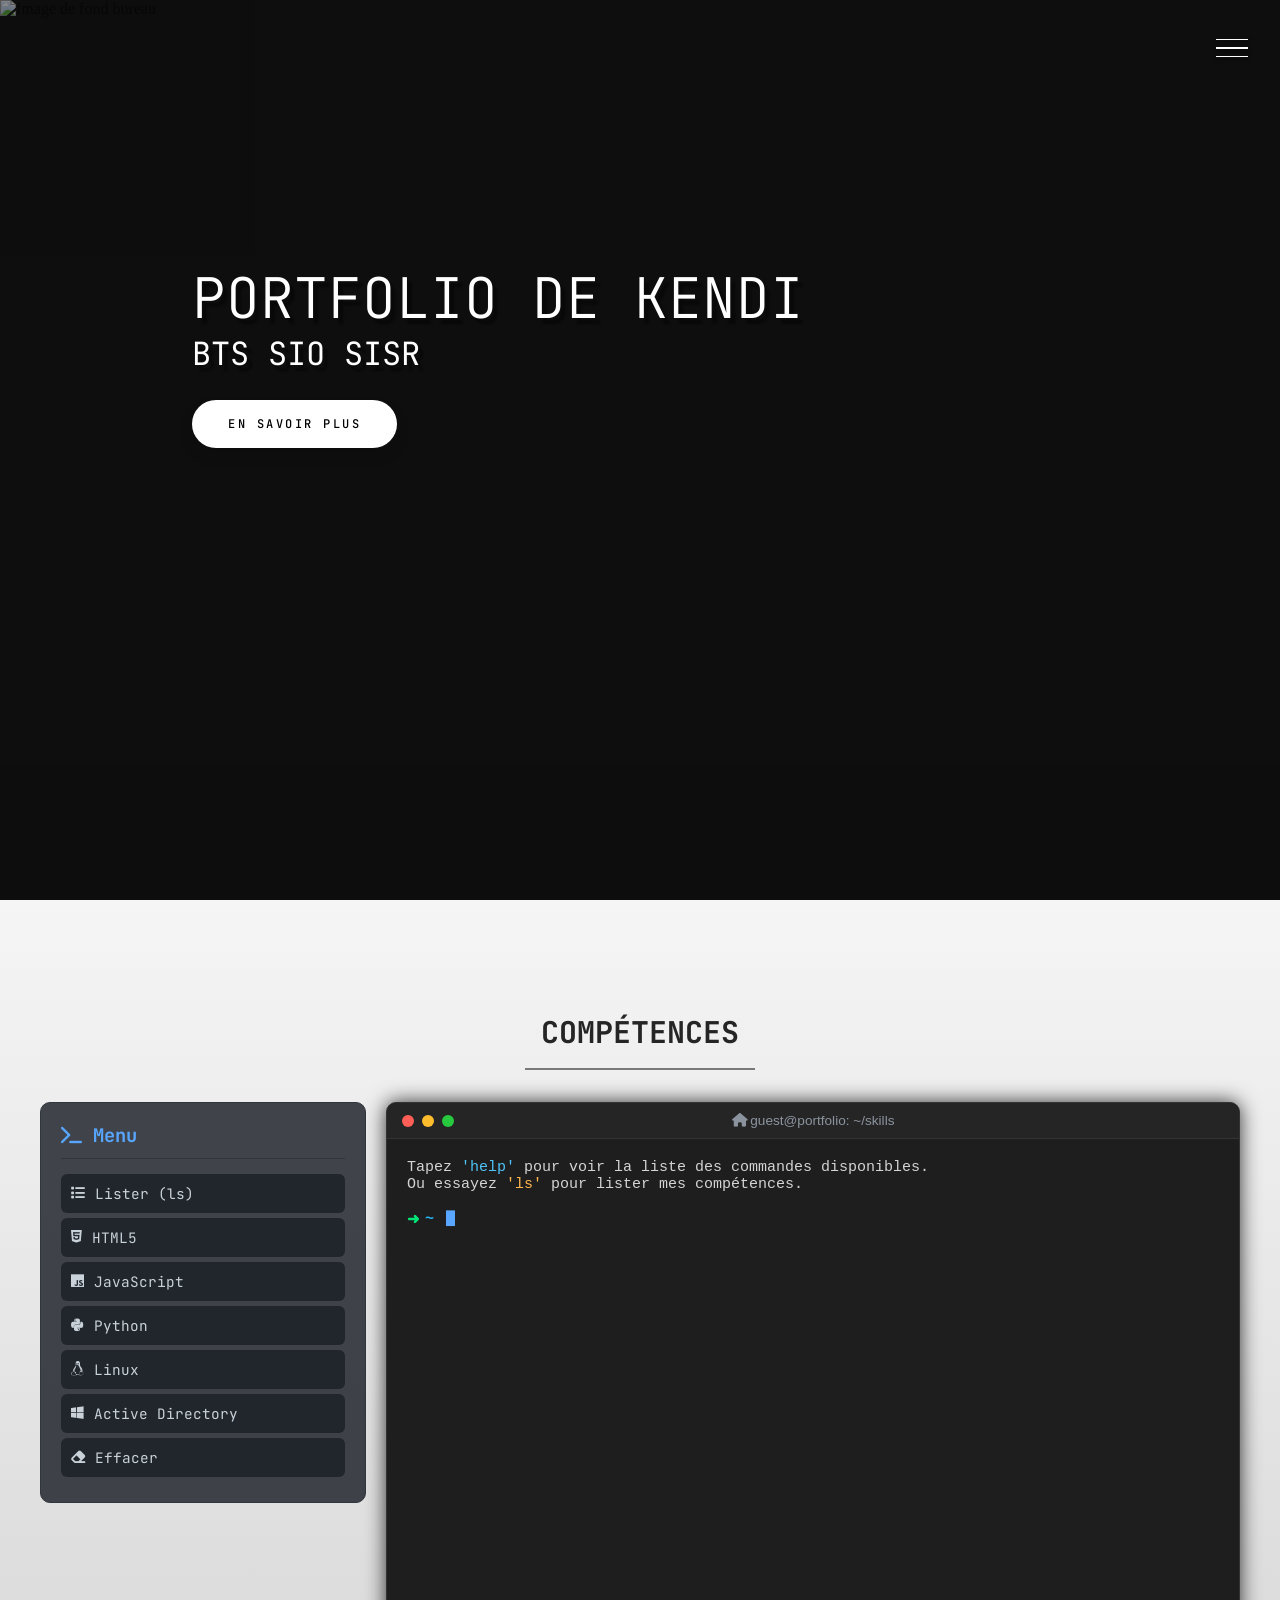
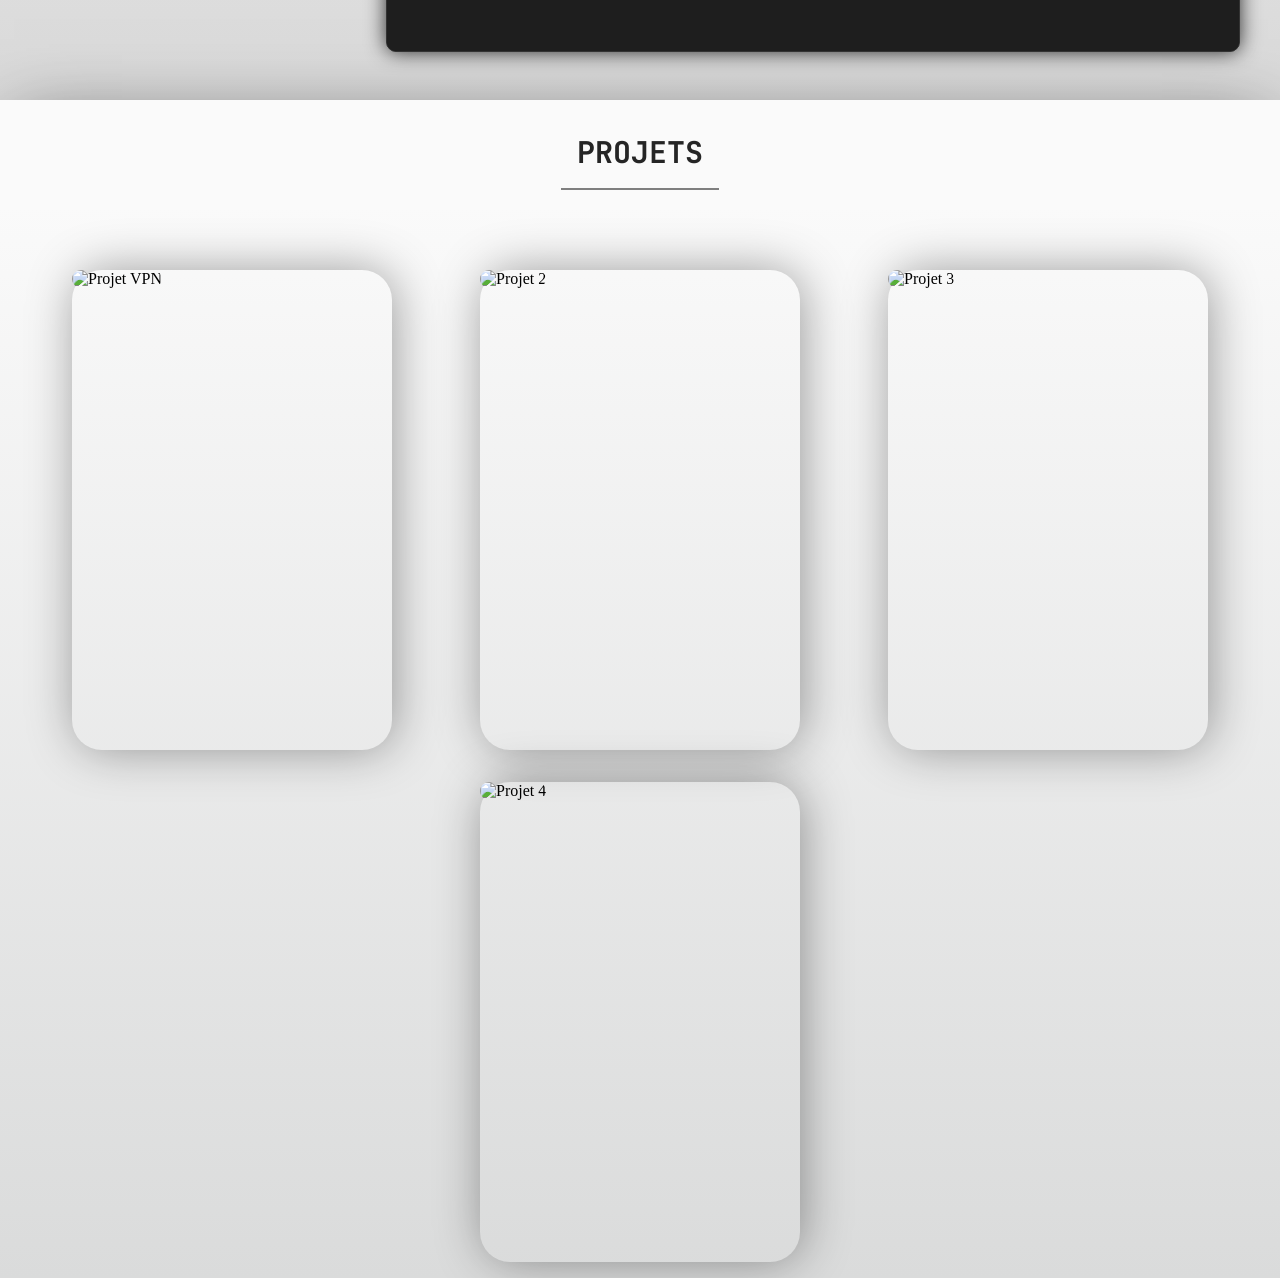
==== index.html @ d35bd30b "Optimisation" ====
<!DOCTYPE html>
<html lang="fr">

<head>
    <meta charset="UTF-8">
    <meta http-equiv="X-UA-Compatible" content="IE=edge">
    <meta name="viewport" content="width=device-width, initial-scale=1.0">
    <meta name="description" content="Portfolio de Kendi Cadet, Technicien Support IT et administrateur réseau (BTS SIO SISR).">
    <link rel="apple-touch-icon" sizes="180x180" href="./assets/images/apple-touch-icon.png">
    <link rel="icon" type="image/png" sizes="32x32" href="assets/images/favicon-32x32.png">
    <link rel="icon" type="image/png" sizes="16x16" href="assets/images/favicon-16x16.png">
    <link rel="manifest" href="assets/images/site.webmanifest">
    <link rel="stylesheet" href="./assets/css/style.css">
    <link rel="stylesheet" href="./assets/css/proprieties.css">
    <link rel="stylesheet" href="./assets/css/KeyFrames.css">
    <title>Portfolio - Kendi Cadet</title>
</head>

<body>
    <div class="container">
        <div class="menu-burger" id="fermer-menu">
            <div class="ligne" id="ligne1"></div>
            <div class="ligne" id="ligne2"></div>
            <div class="ligne" id="ligne3"></div>
            <span>Fermer</span>
        </div>

        <header>
            <div class="conteneur-image">
                <img src="./assets/images/backgroundimg.jpg" alt="Image de fond bureau">
            </div>
            <div class="banniere">
                <h1 class="style-titre">Portfolio de Kendi</h1>
                <p>BTS SIO SISR</p>
                <a class="bouton-personnalise" id="bouton-banniere" href="#" onclick="ouvrirModale('cvModal'); return false;">En savoir plus</a>
            </div>
        </header>

        <aside class="barre-laterale">
            <nav>
                <ul class="menu">
                    <li class="element-menu"><a href="#" class="lien-menu">Accueil</a></li>
                    <li class="element-menu"><a href="#competences" class="lien-menu">Compétences</a></li>
                    <li class="element-menu"><a href="#projets" class="lien-menu">Projets</a></li>
                </ul>
            </nav>
            <div class="reseaux-sociaux">
                <a href="https://github.com/Kendi021" target="_blank" rel="noopener" aria-label="GitHub"><i class="fab fa-github"></i></a>
                <a href="https://www.linkedin.com/in/kendi-cadet" target="_blank" aria-label="LinkedIn"><i class="fab fa-linkedin-in"></i></a>
            </div>
        </aside>

        <section class="section-competences" id="competences">
            <div class="entete-section-terminal" data-animation="haut">
                <h1>Compétences</h1>
            </div>

            <div class="terminal-container">
                <div class="terminal-sidebar" data-animation="haut">
                    <h3><i class="fas fa-terminal"></i> Menu</h3>
                    <ul class="command-list">
                        <li onclick="runCommand('ls')"><i class="fas fa-list"></i> Lister (ls)</li>
                        <li onclick="runCommand('cat html.md')"><i class="fab fa-html5"></i> HTML5</li>
                        <li onclick="runCommand('node script.js')"><i class="fab fa-js"></i> JavaScript</li>
                        <li onclick="runCommand('python main.py')"><i class="fab fa-python"></i> Python</li>
                        <li onclick="runCommand('cat linux.txt')"><i class="fab fa-linux"></i> Linux</li>
                        <li onclick="runCommand('active directory')"><i class="fab fa-windows"></i> Active Directory</li>
                        <li onclick="runCommand('clear')"><i class="fas fa-eraser"></i> Effacer</li>
                    </ul>
                </div>

                <div class="terminal-window" onclick="focusTerminal()" data-animation="haut">
                    <div class="terminal-bar">
                        <div class="buttons">
                            <div class="circle red"></div>
                            <div class="circle yellow"></div>
                            <div class="circle green"></div>
                        </div>
                        <div class="title"><i class="fas fa-home"></i> guest@portfolio: ~/skills</div>
                    </div>

                    <div class="terminal-screen">
                        <div id="terminal-output">
                            <div class="line">
                                <span class="text-muted">Tapez <span class="cyan">'help'</span> pour voir la liste des commandes disponibles.</span>
                            </div>
                            <div class="line">
                                <span class="text-muted">Ou essayez <span class="orange">'ls'</span> pour lister mes compétences.</span>
                            </div>
                            <div class="line"><br></div>
                        </div>

                        <div class="input-line">
                            <span class="prompt-arrow">➜</span> <span class="prompt-path">~</span>
                            <span id="visible-input"></span><span class="cursor-block">█</span>
                        </div>
                        
                        <input type="text" id="hidden-input" autocomplete="off" spellcheck="false">
                    </div>

                    <div class="terminal-footer">
                        <span class="footer-label">RACCOURCIS:</span>
                        <button type="button" onclick="runCommand('ls')" class="footer-btn blue"><i class="fas fa-list"></i> ls</button>
                        <button type="button" onclick="runCommand('cat html.md')" class="footer-btn orange"><i class="fab fa-html5"></i> HTML</button>
                        <button type="button" onclick="runCommand('node script.js')" class="footer-btn yellow"><i class="fab fa-js"></i> JS</button>
                        <button type="button" onclick="runCommand('python main.py')" class="footer-btn blue-dark"><i class="fab fa-python"></i> Python</button>
                        <button type="button" onclick="runCommand('cat linux.txt')" class="footer-btn pink"><i class="fab fa-linux"></i> Linux</button>
                        <button type="button" onclick="runCommand('active directory')" class="footer-btn blue"><i class="fab fa-windows"></i> AD</button>
                        <span class="spacer"></span>
                        <span class="clear-btn" onclick="runCommand('clear')">clear</span>
                    </div>
                </div>
            </div>
        </section>

        <section class="section-projets" id="projets">
            <div class="entete-projets">
                <h1>Projets</h1>
            </div>
            <div class="cartes-projets">
                <div class="carte" data-animation="haut">
                    <div class="wrapper-img-carte">
                        <img src="./media/proj1.jpg" alt="Projet VPN">
                    </div>
                    <div class="carte-overlay">
                        <div class="info-carte">
                            <h2>Projet 1</h2>
                            <h3>VPN</h3>
                            <button class="bouton-voir" onclick="ouvrirModale('vpnModal')">En savoir plus</button>
                        </div>
                    </div>
                </div>
                <div class="carte" data-animation="haut">
                    <div class="wrapper-img-carte">
                        <img src="./media/proj2.jpg" alt="Projet 2">
                    </div>
                    <div class="carte-overlay">
                        <div class="info-carte">
                            <h2>Projet 2</h2>
                            <h3>...</h3>
                            <button class="bouton-voir">En savoir plus</button>
                        </div>
                    </div>
                </div>
                <div class="carte" data-animation="haut">
                    <div class="wrapper-img-carte">
                        <img src="./media/proj3.jpg" alt="Projet 3">
                    </div>
                    <div class="carte-overlay">
                        <div class="info-carte">
                            <h2>Projet 3</h2>
                            <h3>...</h3>
                            <button class="bouton-voir">En savoir plus</button>
                        </div>
                    </div>
                </div>
                <div class="carte" data-animation="haut">
                    <div class="wrapper-img-carte">
                        <img src="./media/proj4.jpg" alt="Projet 4">
                    </div>
                    <div class="carte-overlay">
                        <div class="info-carte">
                            <h2>Projet 4</h2>
                            <h3>...</h3>
                            <button class="bouton-voir">En savoir plus</button>
                        </div>
                    </div>
                </div>
            </div>
        </section>

        <div id="vpnModal" class="modale">
            <div class="contenu-modale">
                <span class="fermer-modale" onclick="fermerModale('vpnModal')">&times;</span>
                <iframe src="./docs/Fiche_Projet_VPN_OpenVPN.pdf" type="application/pdf" width="100%" height="600px">
                    <p>Votre navigateur ne supporte pas l'affichage des PDF.
                        <a href="./docs/Fiche_Projet_VPN_OpenVPN.pdf">Cliquez ici pour télécharger le PDF</a>
                    </p>
                </iframe>
            </div>
        </div>

        <div id="cvModal" class="modale">
            <div class="contenu-modale" style="height: 90vh;"> 
                <span class="fermer-modale" onclick="fermerModale('cvModal')">&times;</span>
                <h2 style="text-align:center; margin-bottom:15px; font-family: var(--font-primary);">Mon Curriculum Vitae</h2>
                
                <iframe src="./docs/CV de kendi.pdf" type="application/pdf" width="100%" height="90%">
                    <p>Votre navigateur ne supporte pas l'affichage des PDF.
                        <a href="./docs/CV de kendi.pdf">Cliquez ici pour télécharger le CV</a>
                    </p>
                </iframe>
            </div>
        </div>
    </div>

    <script src="./script.js"></script>
</body>
</html>
---- assets/css/style.css ----
@import url('https://fonts.googleapis.com/css2?family=Baloo+Da+2:wght@400;500;600;700&family=JetBrains+Mono:wght@100;200;300;400&family=Josefin+Slab:ital,wght@0,300;0,400;0,600;0,700;1,300;1,400;1,600&family=Mulish:ital,wght@0,200;0,300;0,400;0,500;1,200;1,300;1,400&display=swap');
@import url(https://cdnjs.cloudflare.com/ajax/libs/font-awesome/6.0.0/css/all.min.css);

* {
    margin: 0;
    padding: 0;
    list-style: none;
    text-decoration: none;
    box-sizing: border-box;
}

body {
    background-color: #ffffff;
    overflow-x: hidden;
}

html {
    scroll-behavior: smooth;
}

/* --- CONTENEUR PRINCIPAL & FADE IN --- */
.container {
    animation: opacity 1.5s ease-out;
}

/* --- ANIMATIONS --- */
[data-animation] {
    opacity: 0;
    transition: .3s;
}

[data-animation="haut"] {
    opacity: 0;
    transform: translate3d(0px, 250px, 0px)
}

[data-animation="gauche"] {
    opacity: 0;
    transform: translate3d(10px, 0px, 0px)
}

[data-animation="droite"] {
    opacity: 0;
    transform: translate3d(-10px, 0px, 0px)
}

[data-animation].anime {
    opacity: 1;
    transform: translate3d(0px, 0px, 0px)
}

/* --- RÉSEAUX SOCIAUX --- */
.reseaux-sociaux {
    position: absolute;
    bottom: 4rem;
    width: 100%;
    display: flex;
    justify-content: space-evenly;
}

.reseaux-sociaux a {
    display: flex;
    align-items: center;
    justify-content: center;
    cursor: pointer;
    pointer-events: auto;
}

.reseaux-sociaux i {
    background-color: transparent;
    color: black;
    height: 2.5rem;
    width: 2.5rem;
    font-size: 2.7rem;
    transition: color 1s;
    pointer-events: auto;
}

.reseaux-sociaux i:hover {
    color: rgb(187, 3, 3);
}

/* --- TITRES --- */
.entete-section h1,
.entete-projets h1 {
    font-family: var(--font-tertiary);
    text-transform: uppercase;
    padding: 1rem;
    margin: 1rem;
    font-size: 30px;
    border-bottom: 2px solid rgba(0, 0, 0, 0.493);
    text-align: center;
}

/* --- MENU BURGER --- */
.menu-burger {
    background-color: rgba(255, 0, 0, 0);
    width: 2rem;
    height: 2rem;
    position: fixed;
    z-index: 100;
    right: 2rem;
    top: 2rem;
    display: flex;
    flex-direction: column;
    justify-content: space-evenly;
    cursor: pointer;
}

.ligne {
    width: 100%;
    height: .1rem;
    background-color: white;
    transition: transform 1s;
    box-shadow: 1px 2px 4px 0px rgb(0 0 0 / 72%);
}

/* --- BOUTONS --- */
.bouton-personnalise {
    padding: 1.3em 3em;
    font-family: var(--font-tertiary);
    font-size: 12px;
    text-transform: uppercase;
    letter-spacing: 2.5px;
    font-weight: 500;
    color: #000;
    background-color: #fff;
    border: none;
    border-radius: 45px;
    box-shadow: 0px 8px 15px rgba(0, 0, 0, 0.1);
    transition: all 0.3s ease 0s;
    cursor: pointer;
    outline: none;
}

.bouton-personnalise:hover {
    background-color: #f50000;
    box-shadow: 0px 15px 20px rgba(63, 63, 63, 0.4);
    color: #fff;
    transform: translateY(-7px);
}

.bouton-personnalise:active {
    transform: translateY(-1px);
}

/* --- HEADER / BANNIERE --- */
header {
    width: 100%;
    height: 100vh;
    overflow: hidden;
    position: relative;
}

.conteneur-image {
    width: 100%;
    height: 100%;
    background-color: rgba(2, 2, 2, 0.952);
}

.conteneur-image img {
    width: 100%;
    height: 100%;
    object-fit: cover;
    opacity: 0.5;
    animation: zoom 25s;
}

.banniere {
    position: absolute;
    top: 30%;
    left: 15%;
}

.banniere h1 {
    color: white;
    font-size: 3.5rem;
    font-family: var(--font-tertiary);
    font-weight: 300;
    text-transform: uppercase;
    text-shadow: .3rem .4rem 2px rgba(0, 0, 0, 0.404);
    line-height: 3.5rem;
    opacity: 0;
    animation: moveBanner 0.5s forwards;
}

.banniere p {
    font-family: var(--font-tertiary);
    font-size: 2rem;
    color: white;
    text-shadow: .3rem .4rem 2px rgba(0, 0, 0, 0.404);
    line-height: 3.5rem;
    margin-bottom: 2rem;
    animation: moveBanner 0.7s forwards;
}

.banniere #bouton-banniere {
    animation: moveBanner 1s forwards;
}

/* --- BARRE LATÉRALE (SIDEBAR) --- */
.barre-laterale {
    width: 20rem;
    height: 100vh;
    background-color: rgb(182, 181, 181);
    position: fixed;
    top: 0;
    right: -20rem;
    transition: all 0.4s;
    z-index: 2;
    backdrop-filter: blur(19px) saturate(124%);
    -webkit-backdrop-filter: blur(19px) saturate(124%);
    background-color: rgba(255, 255, 255, 0.47);
}

.afficher-menu .barre-laterale {
    right: 0;
}

.menu {
    position: absolute;
    top: 50%;
    left: 50%;
    transform: translate(-50%, -57%);
    text-align: center;
    text-transform: uppercase;
}

.menu-burger span {
    position: absolute;
    right: 50px;
    width: 5rem;
    height: 2rem;
    padding: 0.4rem;
    background-color: rgb(221, 220, 220);
    text-align: center;
    font-family: var(--font-primary);
    text-transform: uppercase;
    border-radius: 18px;
    opacity: 0;
}

.menu-burger span::before {
    content: " ";
    position: absolute;
    border-right: .5rem solid transparent;
    border-top: .5rem solid transparent;
    border-left: .5rem solid rgb(221, 220, 220);
    border-bottom: .5rem solid transparent;
    left: 5.7rem;
    bottom: .9rem;
}

@media (min-width: 821px) {
    .afficher-menu .menu-burger:hover span {
        opacity: 1;
        transition-delay: 1s;
    }
}

.afficher-menu #ligne2 {
    transform: translate(-2px, -15px);
    background-color: rgba(255, 255, 255, 0.418)
}

.afficher-menu #ligne1 {
    transform: rotate(45deg) translate(.3rem, .44rem);
}

.afficher-menu #ligne3 {
    transform: rotate(-45deg) translate(.3rem, -.44rem);
}

.lien-menu {
    font-family: var(--font-tertiary);
    font-size: 2rem;
    color: rgba(13, 14, 13, 0.801);
    transition: color 1s;
}

.lien-menu:hover {
    color: rgb(255, 254, 254);
}

.element-menu {
    margin: 1.5em;
}

/* Animations menu */
.afficher-menu .element-menu:nth-child(1) {
    animation: moveMenu .4s;
}

.afficher-menu .element-menu:nth-child(2) {
    animation: moveMenu .6s;
}

.afficher-menu .element-menu:nth-child(3) {
    animation: moveMenu .8s;
}

/* --- PROJETS --- */
.section-projets {
    width: 100%;
    margin-bottom: 0;
    box-shadow: 1px 12px 71px -13px rgba(0, 0, 0, 0.55);
}

.entete-projets {
    display: flex;
    justify-content: center;
    background-color: #fafafa;
    color: rgb(37, 37, 37);
}

.cartes-projets {
    display: flex;
    justify-content: space-evenly;
    flex-wrap: wrap;
    padding-bottom: 0;
    padding-top: 3rem;
    background-color: #ededf2;
    background-image: linear-gradient(180deg, #fafafa 0%, #dadbdb 100%);
}

.carte {
    width: 20rem;
    height: 30rem;
    margin: 1rem;
    border: 1px transparent;
    border-radius: 30px;
    box-shadow: 3px 0px 50px -3px rgba(0, 0, 0, 0.41);
}

.wrapper-img-carte {
    width: 100%;
    height: 100%;
    border: inherit;
    border-radius: inherit;
}

.wrapper-img-carte img {
    object-fit: cover;
    width: 100%;
    height: 100%;
    border: inherit;
    border-radius: inherit;
}

.carte-overlay {
    width: 20rem;
    height: 30rem;
    position: relative;
    bottom: 30rem;
    border: inherit;
    border-radius: inherit;
    opacity: 0;
}

.info-carte {
    display: flex;
    height: 15rem;
    width: 15rem;
    flex-direction: column;
    align-items: center;
    text-align: center;
    justify-content: center;
    border-radius: inherit;
    backdrop-filter: blur(19px) saturate(124%);
    -webkit-backdrop-filter: blur(19px) saturate(124%);
    background-color: rgba(255, 255, 255, 0.47);
    padding: 1rem;
    box-shadow: 3px 0px 37px 6px rgba(0, 0, 0, 0.55);
    position: absolute;
    bottom: 6rem;
    left: 1.6rem;
    font-family: var(--font-tertiary);
    color: rgb(46, 46, 46);
    opacity: 1;
}

.info-carte p,
.info-carte h3,
.info-carte h2 {
    margin-bottom: .2rem;
}

.carte-overlay:hover {
    opacity: 1;
    background-color: rgba(182, 182, 182, 0.651);
    animation: opacity .5s;
}

.info-carte .bouton-voir {
    position: relative;
    margin-top: 2rem;
    font-size: 10px;
    text-transform: uppercase;
    text-decoration: none;
    padding: 1em 2.5em;
    display: inline-block;
    border-radius: 6em;
    transition: all .2s;
    border: none;
    font-family: inherit;
    font-weight: 500;
    color: black;
    background-color: white;
    cursor: pointer;
}

.info-carte .bouton-voir:hover {
    transform: translateY(-3px);
    box-shadow: 0 10px 20px rgba(0, 0, 0, 0.2);
}

.info-carte .bouton-voir:active {
    transform: translateY(-1px);
    box-shadow: 0 5px 10px rgba(0, 0, 0, 0.2);
}

.info-carte .bouton-voir::after {
    content: "";
    display: inline-block;
    height: 100%;
    width: 100%;
    border-radius: 100px;
    position: absolute;
    top: 0;
    left: 0;
    z-index: -1;
    transition: all .4s;
    background-color: #fff;
}

.info-carte .bouton-voir:hover::after {
    transform: scaleX(1.4) scaleY(1.6);
    opacity: 0;
}

/* --- MOBILE SPECIFIQUE --- */
@media (max-width: 820px) {
    .barre-laterale,
    .menu-burger {
        display: none !important;
    }

    .grille-competences {
        row-gap: 0;
        display: flex;
        flex-direction: column;
        align-items: center;
    }

    /* Réinitialisation de la grille pour mobile */
    .carte-competence:nth-child(n) {
        grid-column: auto;
        grid-row: auto;
    }

    .carte-competence {
        width: 20rem;
        padding: 1rem;
        margin-bottom: 2rem;
        align-items: center;
        backdrop-filter: blur(13px) saturate(137%);
        -webkit-backdrop-filter: blur(13px) saturate(137%);
        background-color: rgba(137, 137, 137, 0.38);
        border-radius: 12px;
        border: 1px solid rgba(255, 255, 255, 0.125);
        font-size: smaller;
    }

    .icone-fond {
        display: none;
    }
}

/* --- MODALE --- */
.modale {
    display: none;
    position: fixed;
    z-index: 9999;
    left: 0;
    top: 0;
    width: 100%;
    height: 100%;
    background-color: rgba(0, 0, 0, 0.8);
}

.contenu-modale {
    background-color: #fefefe;
    margin: 5% auto;
    padding: 20px;
    border: 1px solid #888;
    width: 80%;
    max-width: 800px;
    border-radius: 8px;
    position: relative;
}

.fermer-modale {
    color: #aaa;
    float: right;
    font-size: 28px;
    font-weight: bold;
    cursor: pointer;
    position: absolute;
    right: 10px;
    top: 5px;
}

.fermer-modale:hover {
    color: black;
}

/* Optimisation pour la modale CV */
#cvModal .contenu-modale {
    height: 90vh;
    display: flex;
    flex-direction: column;
}

#cvModal iframe {
    flex-grow: 1;
    border: none;
}

/* Ajustement mobile pour que le CV soit lisible */
@media (max-width: 820px) {
    #cvModal .contenu-modale {
        width: 95%;
        height: 80vh;
        margin: 10% auto;
    }
}

/* --- CONFIGURATION TERMINAL AVANCÉE --- */
.section-competences {
    background: linear-gradient(180deg, #f5f5f5 0%, #d9d9d9 100%);
    padding: 3rem 1rem;
    display: flex;
    justify-content: center;
    flex-direction: column;
    /* Empile les éléments verticalement */
    align-items: center;
    /* Centre les éléments horizontalement */
}

/* --- HEADER SPECIFIQUE TERMINAL --- */
.entete-section-terminal {
    text-align: center;
    margin-bottom: 1rem;
    /* Réduit de 3rem à 1rem pour rapprocher le titre */
    padding-top: 2rem;
}

.entete-section-terminal h1 {
    font-family: var(--font-tertiary);
    text-transform: uppercase;
    font-size: 30px;
    padding: 1rem;
    margin: 1rem;
    text-align: center;
    /* On reprend exactement les couleurs de la section Projets */
    color: rgb(37, 37, 37);
    border-bottom: 2px solid rgba(0, 0, 0, 0.493);
    display: inline-block;
    /* Permet au soulignement de s'adapter à la taille du texte */
}

.entete-section-terminal p {
    color: #6c757d;
    font-family: var(--font-secondary);
}

.terminal-container {
    display: flex;
    width: 100%;
    max-width: 1200px;
    gap: 20px;
    flex-wrap: wrap;
    /* Pour mobile */
    justify-content: center;
}

/* --- SIDEBAR (Menu d'aide) --- */
.terminal-sidebar {
    flex: 1;
    min-width: 250px;
    background: rgba(22, 27, 34, 0.8);
    border: 1px solid #30363d;
    border-radius: 10px;
    padding: 20px;
    color: #c9d1d9;
    font-family: var(--font-tertiary);
    height: fit-content;
}

.terminal-sidebar h3 {
    border-bottom: 1px solid #30363d;
    padding-bottom: 10px;
    margin-bottom: 15px;
    color: #58a6ff;
}

.sidebar-hint {
    font-size: 0.8rem;
    color: #8b949e;
    margin-bottom: 10px;
}

.command-list li {
    padding: 10px;
    margin-bottom: 5px;
    background: #21262d;
    border-radius: 6px;
    cursor: pointer;
    transition: all 0.2s;
    display: flex;
    align-items: center;
    gap: 10px;
    font-size: 0.9rem;
}

.command-list li:hover {
    background: #30363d;
    color: #58a6ff;
    transform: translateX(5px);
}

/* --- DESIGN INTERIEUR DU TERMINAL (Style Image) --- */
.terminal-window {
    flex: 3;
    min-width: 300px;
    background-color: #1e1e1e;
    /* Fond gris foncé VSCode */
    border: 1px solid #333;
    display: flex;
    flex-direction: column;
    height: 550px;
    /* Un peu plus grand pour tout afficher */
    border-radius: 10px;
    box-shadow: 0 0 20px rgba(0, 0, 0, 0.8);
    overflow: hidden;
    position: relative;
}

.terminal-bar {
    background-color: #252526;
    border-bottom: 1px solid #333;
    padding: 10px;
    display: flex;
    align-items: center;
    justify-content: center;
    position: relative;
}

.terminal-bar .buttons {
    position: absolute;
    left: 15px;
    display: flex;
    gap: 8px;
}

.terminal-bar .circle {
    width: 12px;
    height: 12px;
    border-radius: 50%;
}

.red {
    background: #ff5f56;
}

.yellow {
    background: #ffbd2e;
}

.green {
    background: #27c93f;
}

.terminal-bar .title {
    color: #8b949e;
    font-family: sans-serif;
    font-size: 0.85rem;
}

.terminal-screen {
    background-color: #1e1e1e;
    padding: 20px;
    font-family: 'Consolas', 'Monaco', 'Courier New', monospace;
    /* Police plus "code" */
    font-size: 15px;
    flex-grow: 1;
    overflow-y: auto;
    scroll-behavior: smooth;
    position: relative;
    cursor: text;
    color: #f0f0f0;
    /* Blanc cassé par défaut */
}

/* Prompt flèche et couleurs */
.prompt-arrow {
    color: #00e676;
    font-weight: bold;
    margin-right: 5px;
}

/* Flèche verte/cyan */
.prompt-path {
    color: #29b6f6;
    font-weight: bold;
    margin-right: 10px;
}

/* Tilde bleu */
.text-muted {
    color: #d4d4d4;
}

/* Gris beaucoup plus clair */
.cyan {
    color: #4fc3f7;
}

/* Cyan lumineux */
.orange {
    color: #ffb74d;
}

/* Orange clair */

/* Styles pour les réponses (Compétences) */
.output-title {
    font-size: 1.1rem;
    font-weight: bold;
    margin-top: 10px;
    margin-bottom: 5px;
    display: block;
}

.title-html {
    color: #ff9100;
    border-bottom: 1px dashed #ff9100;
    display: inline-block;
    margin-bottom: 10px;
}

.title-js {
    color: #ffd740;
    border-bottom: 1px dashed #ffd740;
    display: inline-block;
    margin-bottom: 10px;
}

.title-py {
    color: #40c4ff;
    border-bottom: 1px dashed #40c4ff;
    display: inline-block;
    margin-bottom: 10px;
}

/* Grille pour l'affichage des infos (Niveau, Focus...) */
.info-grid {
    display: grid;
    grid-template-columns: 80px 1fr;
    gap: 5px;
    margin-bottom: 15px;
    color: #d4d4d4;
}

.label {
    color: #a0a0a0;
    /* Gris moyen clair (au lieu de sombre) */
    font-weight: bold;
}

.value {
    color: #ffffff;
    /* Blanc pur pour l'info importante */
    text-shadow: 0 0 2px rgba(255, 255, 255, 0.1);
}

/* Barre de progression texte */
.progress-bar {
    color: #e0e0e0;
    font-family: monospace;
}

/* --- NOUVEAU FOOTER (RACCOURCIS) --- */
.terminal-footer {
    display: none !important;
}

.footer-label {
    color: #5c6370;
    font-weight: bold;
    margin-right: 5px;
}

.footer-btn {
    background: transparent;
    border: 1px solid #3e4451;
    color: #abb2bf;
    padding: 4px 10px;
    border-radius: 4px;
    cursor: pointer;
    display: flex;
    align-items: center;
    gap: 5px;
    transition: all 0.2s;
}

.footer-btn:hover {
    background: #3e4451;
    color: white;
}

.footer-btn.blue {
    color: #61afef;
    border-color: rgba(97, 175, 239, 0.3);
}

.footer-btn.orange {
    color: #d19a66;
    border-color: rgba(209, 154, 102, 0.3);
}

.footer-btn.yellow {
    color: #e5c07b;
    border-color: rgba(229, 192, 123, 0.3);
}

.footer-btn.pink {
    color: #c678dd;
    border-color: rgba(198, 120, 221, 0.3);
}

.spacer {
    flex-grow: 1;
}

.clear-btn {
    color: #5c6370;
    cursor: pointer;
}

.clear-btn:hover {
    color: #e06c75;
}

/* --- SAISIE & CURSEUR --- */
.input-line {
    display: flex;
    flex-wrap: wrap;
    align-items: center;
}

.prompt {
    color: #27c93f;
    /* Vert prompt */
    margin-right: 10px;
    font-weight: bold;
}

.cursor-block {
    color: #58a6ff;
    animation: blink 1s step-end infinite;
    margin-left: 2px;
}

@keyframes blink {

    0%,
    100% {
        opacity: 1;
    }

    50% {
        opacity: 0;
    }
}

/* Input caché mais fonctionnel */
#hidden-input {
    position: absolute;
    opacity: 0;
    top: 0;
    left: 0;
    height: 0;
    width: 0;
}

/* Scrollbar personnalisée */
.terminal-screen::-webkit-scrollbar {
    width: 10px;
}

.terminal-screen::-webkit-scrollbar-track {
    background: #0d1117;
}

.terminal-screen::-webkit-scrollbar-thumb {
    background: #30363d;
    border-radius: 5px;
}

/* Ajustement Mobile pour le Terminal */
@media (max-width: 820px) {
    .terminal-container {
        flex-direction: column;
        width: 100%;
        padding: 0 5px;
        /* Évite que le terminal colle aux bords */
    }

    /* 1. On cache le gros menu latéral pour gagner de la place */
    .terminal-sidebar {
        display: none;
    }

    /* 2. On ajuste la taille du terminal pour qu'il ne soit pas trop haut sur mobile */
    .terminal-window {
        width: 100%;
        min-width: auto;
        height: 350px;
        min-height: 350px;
        max-height: 350px;
        margin-bottom: 20px;
    }

    /* 3. On AFFICHE le footer (boutons) pour naviguer facilement au doigt */
    .terminal-footer {
        display: flex !important;
        /* Force l'affichage */
        flex-wrap: wrap;
        /* Permet aux boutons de passer à la ligne */
        justify-content: center;
        gap: 8px;
        padding: 10px;
        height: auto;
        /* Hauteur adaptative */
        background-color: #21262d;
        /* Assure un fond propre */
    }

    /* Style des boutons pour qu'ils soient faciles à toucher */
    .footer-btn {
        flex-grow: 1;
        /* Les boutons s'étirent pour remplir l'espace */
        justify-content: center;
        padding: 10px 15px;
        /* Zone de touche plus grande */
        font-size: 0.9rem;
    }

    /* On masque le label "RACCOURCIS" et le bouton "Clear" pour simplifier si besoin */
    .footer-label,
    .spacer {
        display: none;
    }

    /* Ajustement de la police à l'intérieur de l'écran */
    .terminal-screen {
        font-size: 13px;
        padding: 10px;
    }
}
---- assets/css/proprieties.css ----
:root{
    --font-primary: "Baloo Da 2", serif;
    --font-secondary: "Josefin Slab", serif;
    --font-tertiary: 'JetBrains Mono', monospace;
    --font-action: "Mulish", serif;
}
---- assets/css/KeyFrames.css ----
@keyframes moveMenu{
    0%{
        transform: translateX(10rem);
    }
    100%{
        transform:translateX(0);   
    }
}

@keyframes moveBanner {
    0%{
        transform: translateY(10rem) rotateY(-30deg);
    }
    100%{
        transform:translateY(0) rotateY(0);
        opacity: 1;
    }
}

@keyframes zoom {
    0%{
        transform: scale(1.3);
    }
    100%{
        transform: scale(1);
    }
}

@keyframes opacity {
    0%{
        opacity: 0%;
    }
    100%{
        opacity:  100%;
    }
}

@keyframes checkbx {
    0% {
     opacity: 1;
     transform: scale(1) rotateY(0deg);
    }
   
    50% {
     opacity: 0;
     transform: scale(.8) rotateY(180deg);
    }
   
    100% {
     opacity: 1;
     transform: scale(1) rotateY(360deg);
    }
}
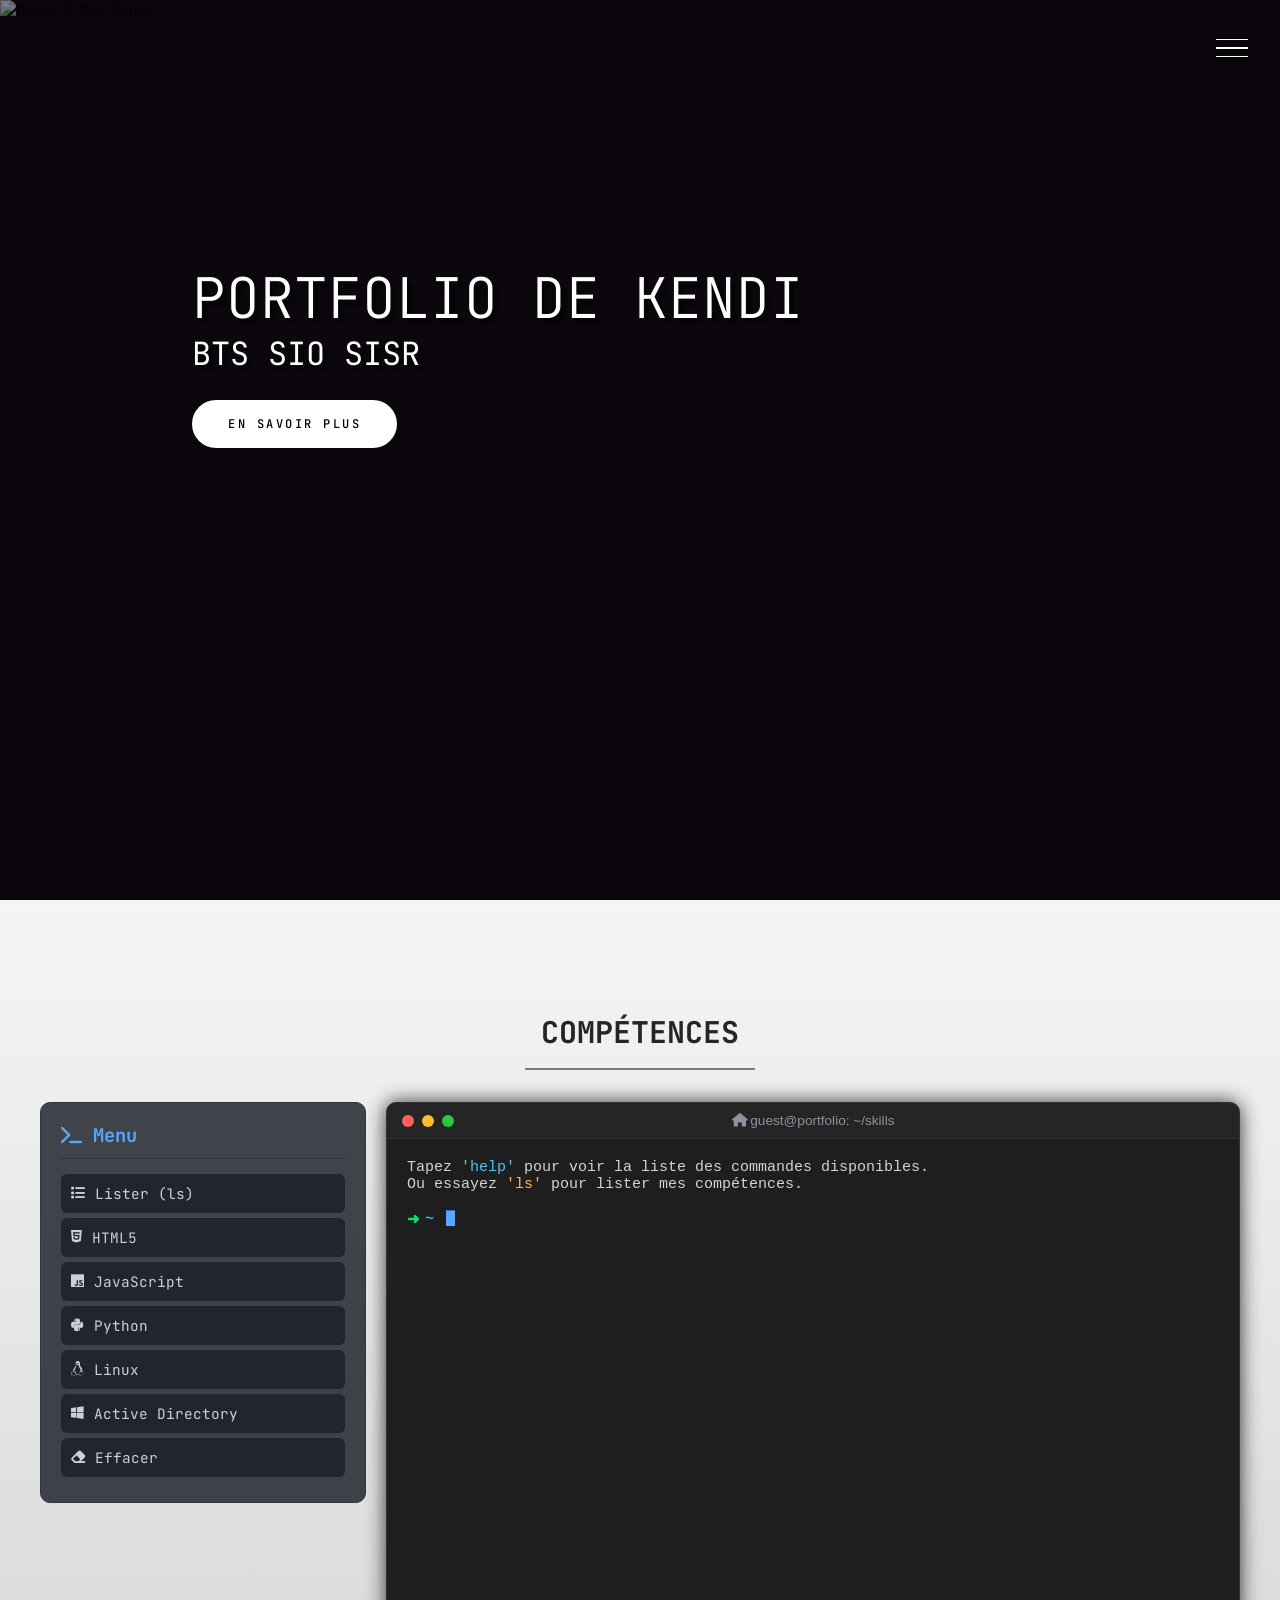
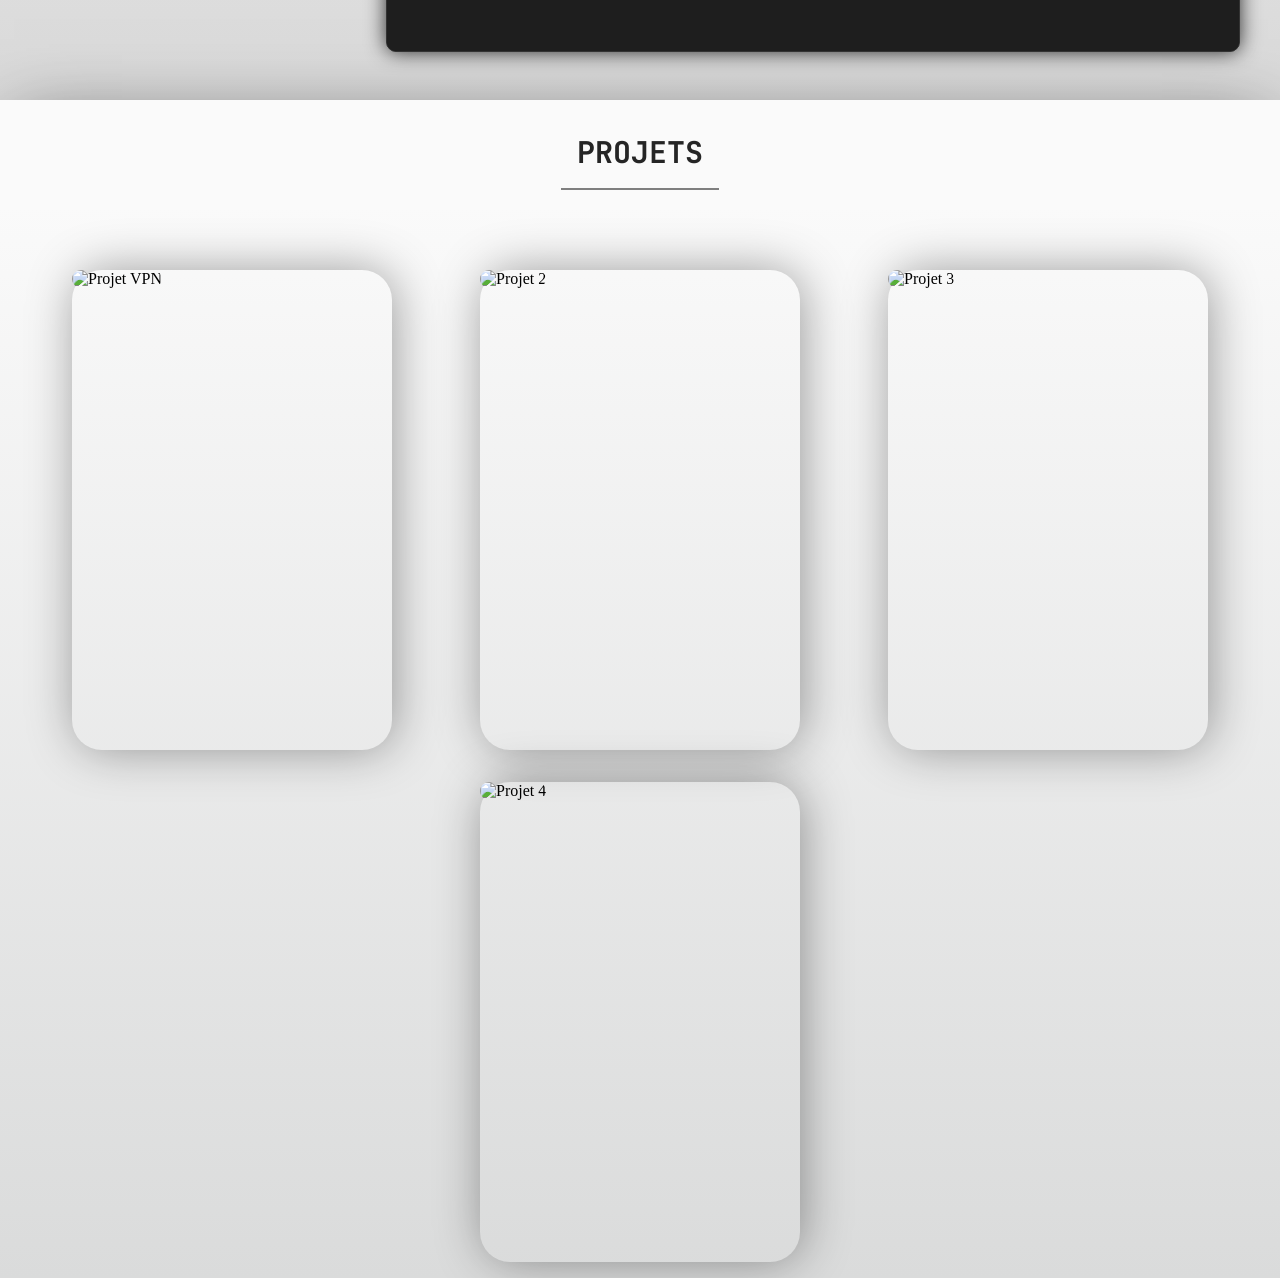
==== commit e2180c13: "chargement" ====
--- a/index.html
+++ b/index.html
@@ -16,7 +16,14 @@
     <title>Portfolio - Kendi Cadet</title>
 </head>
 
-<body>
+<body class="preloading">
+    <div id="preloader" class="preloader" aria-hidden="true">
+        <div class="preloader__content">
+            <div class="preloader__ring"></div>
+            <p class="preloader__text">Chargement du portfolio...</p>
+        </div>
+    </div>
+
     <div class="container">
         <div class="menu-burger" id="fermer-menu">
             <div class="ligne" id="ligne1"></div>
--- a/assets/css/style.css
+++ b/assets/css/style.css
@@ -10,8 +10,12 @@
 }
 
 body {
-    background-color: #ffffff;
+    background-color: #b76df0;
     overflow-x: hidden;
+}
+
+body.preloading {
+    overflow: hidden;
 }
 
 html {
@@ -21,6 +25,81 @@
 /* --- CONTENEUR PRINCIPAL & FADE IN --- */
 .container {
     animation: opacity 1.5s ease-out;
+}
+
+/* --- PRELOADER --- */
+.preloader {
+    position: fixed;
+    inset: 0;
+    z-index: 10000;
+    display: grid;
+    place-items: center;
+    background:
+        radial-gradient(circle at 20% 20%, rgba(255, 255, 255, 0.2), transparent 35%),
+        radial-gradient(circle at 80% 30%, rgba(255, 0, 0, 0.2), transparent 30%),
+        linear-gradient(135deg, #111111 0%, #2a2a2a 55%, #111111 100%);
+    transition: opacity 0.7s ease, visibility 0.7s ease;
+}
+
+.preloader--hidden {
+    opacity: 0;
+    visibility: hidden;
+    pointer-events: none;
+}
+
+.preloader__content {
+    display: flex;
+    flex-direction: column;
+    align-items: center;
+    gap: 1rem;
+}
+
+.preloader__ring {
+    width: 96px;
+    height: 96px;
+    border-radius: 50%;
+    border: 3px solid rgba(255, 255, 255, 0.18);
+    border-top-color: #ff3d3d;
+    border-right-color: #ffffff;
+    box-shadow: 0 0 35px rgba(255, 61, 61, 0.35);
+    animation: loaderSpin 1s linear infinite, loaderPulse 1.8s ease-in-out infinite;
+}
+
+.preloader__text {
+    font-family: var(--font-tertiary);
+    text-transform: uppercase;
+    letter-spacing: 0.2em;
+    font-size: 0.9rem;
+    color: #f4f4f4;
+    animation: loaderTextBlink 1.4s ease-in-out infinite;
+}
+
+@keyframes loaderSpin {
+    to {
+        transform: rotate(360deg);
+    }
+}
+
+@keyframes loaderPulse {
+    0%,
+    100% {
+        box-shadow: 0 0 20px rgba(255, 61, 61, 0.3);
+    }
+
+    50% {
+        box-shadow: 0 0 50px rgba(255, 61, 61, 0.65);
+    }
+}
+
+@keyframes loaderTextBlink {
+    0%,
+    100% {
+        opacity: 0.45;
+    }
+
+    50% {
+        opacity: 1;
+    }
 }
 
 /* --- ANIMATIONS --- */
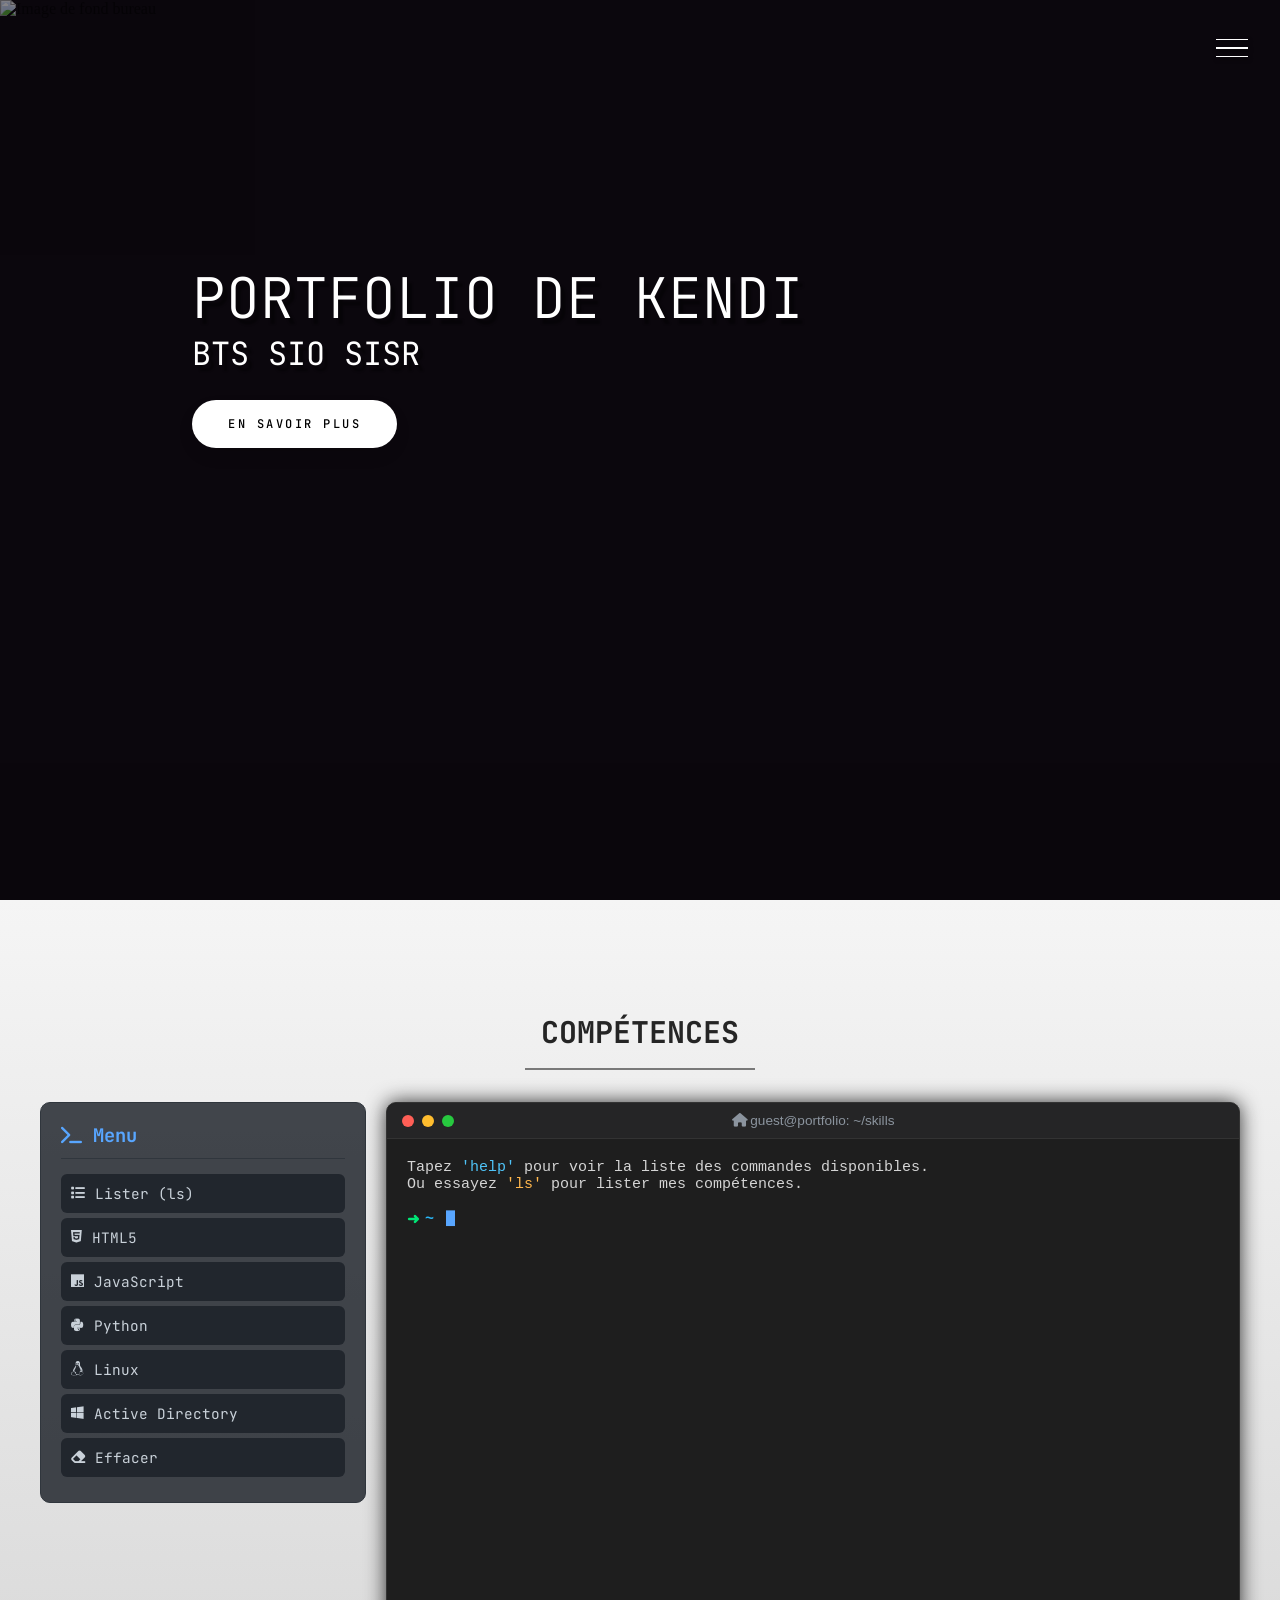
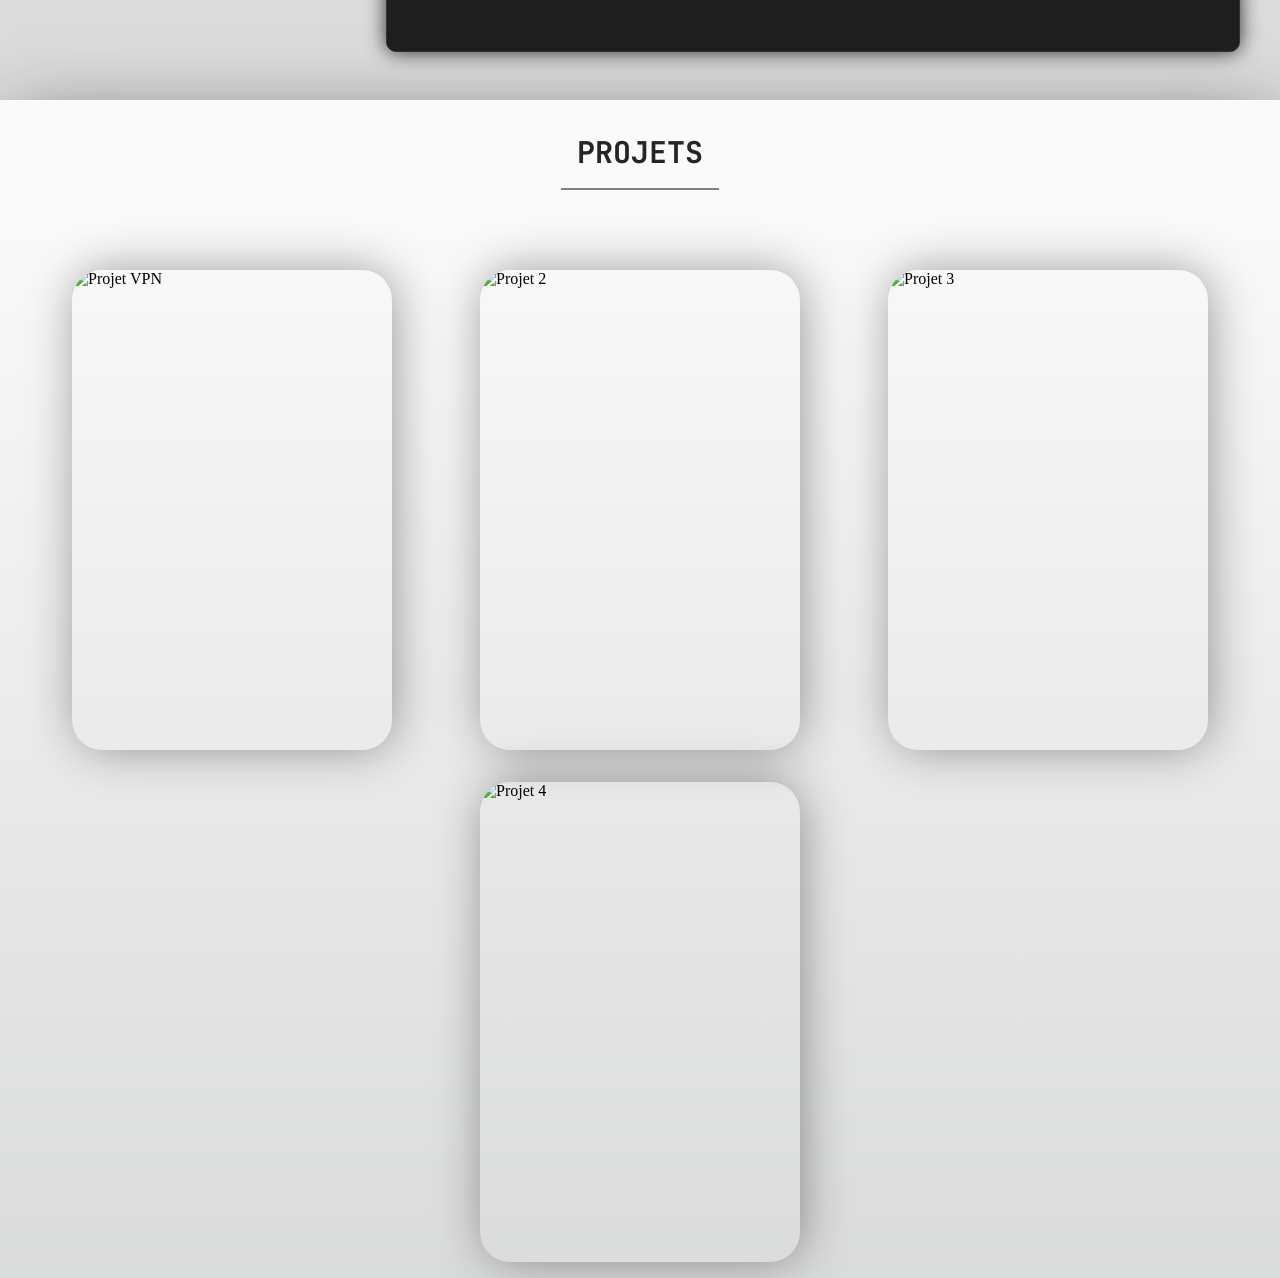
==== commit 8ec5fa10: "CV web" ====
--- a/index.html
+++ b/index.html
@@ -5,7 +5,8 @@
     <meta charset="UTF-8">
     <meta http-equiv="X-UA-Compatible" content="IE=edge">
     <meta name="viewport" content="width=device-width, initial-scale=1.0">
-    <meta name="description" content="Portfolio de Kendi Cadet, Technicien Support IT et administrateur réseau (BTS SIO SISR).">
+    <meta name="description"
+        content="Portfolio de Kendi Cadet, Technicien Support IT et administrateur réseau (BTS SIO SISR).">
     <link rel="apple-touch-icon" sizes="180x180" href="./assets/images/apple-touch-icon.png">
     <link rel="icon" type="image/png" sizes="32x32" href="assets/images/favicon-32x32.png">
     <link rel="icon" type="image/png" sizes="16x16" href="assets/images/favicon-16x16.png">
@@ -13,6 +14,7 @@
     <link rel="stylesheet" href="./assets/css/style.css">
     <link rel="stylesheet" href="./assets/css/proprieties.css">
     <link rel="stylesheet" href="./assets/css/KeyFrames.css">
+    <link rel="stylesheet" href="./assets/css/optimizations.css">
     <title>Portfolio - Kendi Cadet</title>
 </head>
 
@@ -39,7 +41,7 @@
             <div class="banniere">
                 <h1 class="style-titre">Portfolio de Kendi</h1>
                 <p>BTS SIO SISR</p>
-                <a class="bouton-personnalise" id="bouton-banniere" href="#" onclick="ouvrirModale('cvModal'); return false;">En savoir plus</a>
+                <a class="bouton-personnalise" id="bouton-banniere" href="./cv-professionnel.html">En savoir plus</a>
             </div>
         </header>
 
@@ -49,11 +51,15 @@
                     <li class="element-menu"><a href="#" class="lien-menu">Accueil</a></li>
                     <li class="element-menu"><a href="#competences" class="lien-menu">Compétences</a></li>
                     <li class="element-menu"><a href="#projets" class="lien-menu">Projets</a></li>
+                    <li class="element-menu"><a href="./cv-professionnel.html" class="lien-menu"><i
+                                class="fas fa-file-pdf"></i> Mon CV</a></li>
                 </ul>
             </nav>
             <div class="reseaux-sociaux">
-                <a href="https://github.com/Kendi021" target="_blank" rel="noopener" aria-label="GitHub"><i class="fab fa-github"></i></a>
-                <a href="https://www.linkedin.com/in/kendi-cadet" target="_blank" aria-label="LinkedIn"><i class="fab fa-linkedin-in"></i></a>
+                <a href="https://github.com/Kendi021" target="_blank" rel="noopener noreferrer" aria-label="GitHub"><i
+                        class="fab fa-github"></i></a>
+                <a href="https://www.linkedin.com/in/kendi-cadet" target="_blank" rel="noopener noreferrer" aria-label="LinkedIn"><i
+                        class="fab fa-linkedin-in"></i></a>
             </div>
         </aside>
 
@@ -71,7 +77,8 @@
                         <li onclick="runCommand('node script.js')"><i class="fab fa-js"></i> JavaScript</li>
                         <li onclick="runCommand('python main.py')"><i class="fab fa-python"></i> Python</li>
                         <li onclick="runCommand('cat linux.txt')"><i class="fab fa-linux"></i> Linux</li>
-                        <li onclick="runCommand('active directory')"><i class="fab fa-windows"></i> Active Directory</li>
+                        <li onclick="runCommand('active directory')"><i class="fab fa-windows"></i> Active Directory
+                        </li>
                         <li onclick="runCommand('clear')"><i class="fas fa-eraser"></i> Effacer</li>
                     </ul>
                 </div>
@@ -89,10 +96,12 @@
                     <div class="terminal-screen">
                         <div id="terminal-output">
                             <div class="line">
-                                <span class="text-muted">Tapez <span class="cyan">'help'</span> pour voir la liste des commandes disponibles.</span>
+                                <span class="text-muted">Tapez <span class="cyan">'help'</span> pour voir la liste des
+                                    commandes disponibles.</span>
                             </div>
                             <div class="line">
-                                <span class="text-muted">Ou essayez <span class="orange">'ls'</span> pour lister mes compétences.</span>
+                                <span class="text-muted">Ou essayez <span class="orange">'ls'</span> pour lister mes
+                                    compétences.</span>
                             </div>
                             <div class="line"><br></div>
                         </div>
@@ -101,18 +110,24 @@
                             <span class="prompt-arrow">➜</span> <span class="prompt-path">~</span>
                             <span id="visible-input"></span><span class="cursor-block">█</span>
                         </div>
-                        
+
                         <input type="text" id="hidden-input" autocomplete="off" spellcheck="false">
                     </div>
 
                     <div class="terminal-footer">
                         <span class="footer-label">RACCOURCIS:</span>
-                        <button type="button" onclick="runCommand('ls')" class="footer-btn blue"><i class="fas fa-list"></i> ls</button>
-                        <button type="button" onclick="runCommand('cat html.md')" class="footer-btn orange"><i class="fab fa-html5"></i> HTML</button>
-                        <button type="button" onclick="runCommand('node script.js')" class="footer-btn yellow"><i class="fab fa-js"></i> JS</button>
-                        <button type="button" onclick="runCommand('python main.py')" class="footer-btn blue-dark"><i class="fab fa-python"></i> Python</button>
-                        <button type="button" onclick="runCommand('cat linux.txt')" class="footer-btn pink"><i class="fab fa-linux"></i> Linux</button>
-                        <button type="button" onclick="runCommand('active directory')" class="footer-btn blue"><i class="fab fa-windows"></i> AD</button>
+                        <button type="button" onclick="runCommand('ls')" class="footer-btn blue"><i
+                                class="fas fa-list"></i> ls</button>
+                        <button type="button" onclick="runCommand('cat html.md')" class="footer-btn orange"><i
+                                class="fab fa-html5"></i> HTML</button>
+                        <button type="button" onclick="runCommand('node script.js')" class="footer-btn yellow"><i
+                                class="fab fa-js"></i> JS</button>
+                        <button type="button" onclick="runCommand('python main.py')" class="footer-btn blue-dark"><i
+                                class="fab fa-python"></i> Python</button>
+                        <button type="button" onclick="runCommand('cat linux.txt')" class="footer-btn pink"><i
+                                class="fab fa-linux"></i> Linux</button>
+                        <button type="button" onclick="runCommand('active directory')" class="footer-btn blue"><i
+                                class="fab fa-windows"></i> AD</button>
                         <span class="spacer"></span>
                         <span class="clear-btn" onclick="runCommand('clear')">clear</span>
                     </div>
@@ -187,20 +202,9 @@
             </div>
         </div>
 
-        <div id="cvModal" class="modale">
-            <div class="contenu-modale" style="height: 90vh;"> 
-                <span class="fermer-modale" onclick="fermerModale('cvModal')">&times;</span>
-                <h2 style="text-align:center; margin-bottom:15px; font-family: var(--font-primary);">Mon Curriculum Vitae</h2>
-                
-                <iframe src="./docs/CV de kendi.pdf" type="application/pdf" width="100%" height="90%">
-                    <p>Votre navigateur ne supporte pas l'affichage des PDF.
-                        <a href="./docs/CV de kendi.pdf">Cliquez ici pour télécharger le CV</a>
-                    </p>
-                </iframe>
-            </div>
-        </div>
     </div>
 
     <script src="./script.js"></script>
 </body>
+
 </html>
--- a/assets/css/style.css
+++ b/assets/css/style.css
@@ -81,6 +81,7 @@
 }
 
 @keyframes loaderPulse {
+
     0%,
     100% {
         box-shadow: 0 0 20px rgba(255, 61, 61, 0.3);
@@ -92,6 +93,7 @@
 }
 
 @keyframes loaderTextBlink {
+
     0%,
     100% {
         opacity: 0.45;
@@ -519,6 +521,7 @@
 
 /* --- MOBILE SPECIFIQUE --- */
 @media (max-width: 820px) {
+
     .barre-laterale,
     .menu-burger {
         display: none !important;
--- a/assets/css/optimizations.css
+++ b/assets/css/optimizations.css
@@ -0,0 +1,261 @@
+/* =========================================================================
+   OPTIMISATIONS DE PERFORMANCE ET D'ACCESSIBILITÉ
+   ========================================================================= */
+
+/* Améliore les performances avec le GPU et réduit les repaints */
+[data-animation="haut"],
+[data-animation="gauche"],
+[data-animation="droite"],
+.carte,
+.carte-overlay,
+.experience-item,
+.education-item,
+.project-item,
+.lien-menu {
+    will-change: transform, opacity;
+    transform: translateZ(0);
+    backface-visibility: hidden;
+    perspective: 1000px;
+}
+
+/* Optimisation des images */
+img {
+    max-width: 100%;
+    height: auto;
+    display: block;
+}
+
+/* Réduits repaints sur les conteneurs avec animations */
+.terminal-window,
+.terminal-screen,
+.cartes-projets {
+    contain: layout style paint;
+}
+
+/* Optimise les transitions */
+* {
+    transition-property: opacity, transform, color, background-color, box-shadow;
+    transition-duration: 0.3s;
+    transition-timing-function: ease;
+}
+
+/* Désactive les transitions sur les appareils qui les détestent */
+@media (prefers-reduced-motion: reduce) {
+
+    *,
+    *::before,
+    *::after {
+        animation-duration: 0.01ms !important;
+        animation-iteration-count: 1 !important;
+        transition-duration: 0.01ms !important;
+        scroll-behavior: auto !important;
+    }
+}
+
+/* Améliore la performance du scroll smooth */
+html {
+    scroll-behavior: smooth;
+    scroll-padding-top: 60px;
+}
+
+/* Font loading optimization - Les polices sont déjà en @import avec font-display: swap */
+/* Les règles @font-face sont gérées dans le fichier @import original */
+
+/* Optimise le preloader */
+.preloader {
+    position: fixed;
+    inset: 0;
+    z-index: 10000;
+    background-attachment: fixed;
+    /* Empêche le repositionnement lors du scroll */
+}
+
+/* Optimise les boutons pour un meilleur UX */
+button,
+.bouton-personnalise,
+.lien-menu,
+a {
+    min-height: 44px;
+    /* WCAG 2.5: Au moins 44x44px pour les cibles tactiles */
+    touch-action: manipulation;
+    /* Réduit le délai tactile à 300ms */
+}
+
+/* Flexibilité des conteneurs pour une meilleure réactivité */
+.terminal-container,
+.cartes-projets,
+.cv-main {
+    flex-wrap: wrap;
+}
+
+/* Améliore la lisibilité */
+body {
+    -webkit-font-smoothing: antialiased;
+    -moz-osx-font-smoothing: grayscale;
+    text-rendering: optimizeLegibility;
+}
+
+/* Vision en mode sombre pour les préférences */
+@media (prefers-color-scheme: dark) {
+    body {
+        background-color: #1a1a1a;
+        color: #e0e0e0;
+    }
+
+    .cv-container {
+        background-color: #2a2a2a;
+        color: #e0e0e0;
+    }
+
+    .cv-header {
+        color: #e0e0e0;
+    }
+
+    .cv-sidebar {
+        background-color: #1f1f1f;
+        border-right-color: #444;
+    }
+
+    .cv-content {
+        background-color: #2a2a2a;
+    }
+}
+
+/* Améliore la visibilité du focus pour l'accessibilité */
+button:focus,
+a:focus,
+input:focus,
+textarea:focus,
+select:focus {
+    outline: 2px solid #ff006e;
+    outline-offset: 2px;
+}
+
+/* Améliore le contraste au survol */
+.lien-menu:hover,
+.tool:hover,
+.experience-item:hover,
+.education-item:hover,
+.project-item:hover,
+.cv-social a:hover {
+    opacity: 0.9;
+}
+
+/* Optimise les media queries */
+@media (max-width: 1200px) {
+    .terminal-container {
+        flex-direction: column;
+    }
+
+    .terminal-sidebar,
+    .terminal-window {
+        min-width: 100%;
+        max-width: 100%;
+    }
+}
+
+@media (max-width: 820px) {
+
+    /* Augmente les espacements tactiles */
+    button,
+    a {
+        padding: 0.75rem 1.5rem;
+    }
+
+    /* Réduit les animations sur mobile pour économiser la batterie */
+    [data-animation],
+    .preloader,
+    .terminal-window {
+        animation-duration: 0.2s;
+    }
+
+    /* Cache les éléments visuellement superflus sur mobile */
+    .menu-burger span {
+        display: none;
+    }
+}
+
+@media (max-width: 480px) {
+
+    /* Font sizing pour mobile */
+    body {
+        font-size: 14px;
+    }
+
+    h1 {
+        font-size: 1.5rem;
+    }
+
+    h2 {
+        font-size: 1.2rem;
+    }
+
+    /* Optimise l'espace */
+    .cv-header,
+    .cv-content,
+    .cv-sidebar {
+        padding: 1.5rem;
+    }
+}
+
+/* Améliore la performance des scrollbars */
+::-webkit-scrollbar {
+    width: 8px;
+    height: 8px;
+}
+
+::-webkit-scrollbar-track {
+    background: rgba(0, 0, 0, 0.05);
+}
+
+::-webkit-scrollbar-thumb {
+    background: rgba(0, 0, 0, 0.2);
+    border-radius: 4px;
+}
+
+::-webkit-scrollbar-thumb:hover {
+    background: rgba(0, 0, 0, 0.3);
+}
+
+/* Optimise les liens pour le SEO et l'accessibilité */
+a {
+    color: inherit;
+    text-decoration: none;
+}
+
+a:visited {
+    color: inherit;
+}
+
+/* Impressions optimisées */
+@media print {
+    body {
+        background: white;
+    }
+
+    a {
+        text-decoration: underline;
+    }
+
+    .preloader,
+    .menu-burger,
+    .barre-laterale,
+    .cv-footer {
+        display: none !important;
+    }
+
+    .cv-container {
+        box-shadow: none;
+    }
+}
+
+/* Optimise la visibilité du lien CV dans le menu */
+.lien-menu i {
+    margin-right: 6px;
+}
+
+/* Améliore la visibilité du tooltip */
+[title] {
+    text-decoration: underline dotted;
+    cursor: help;
+}
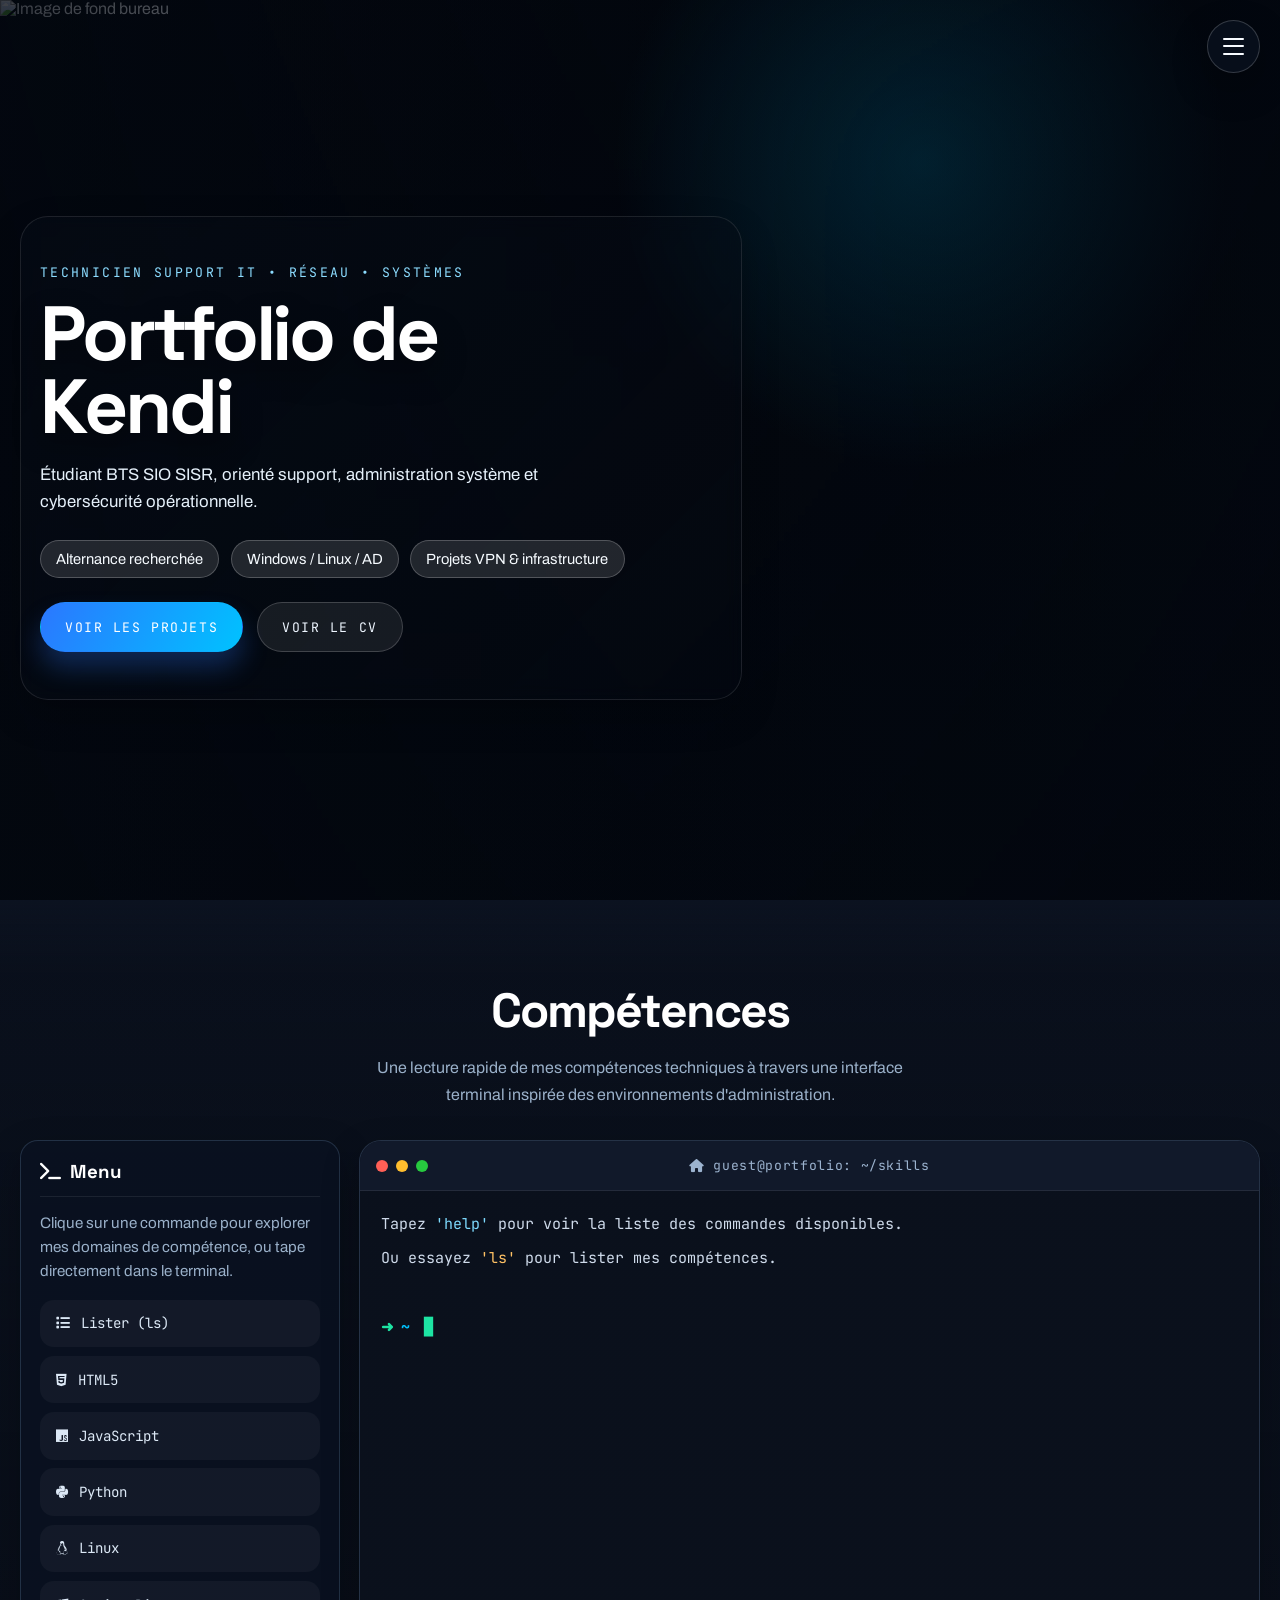
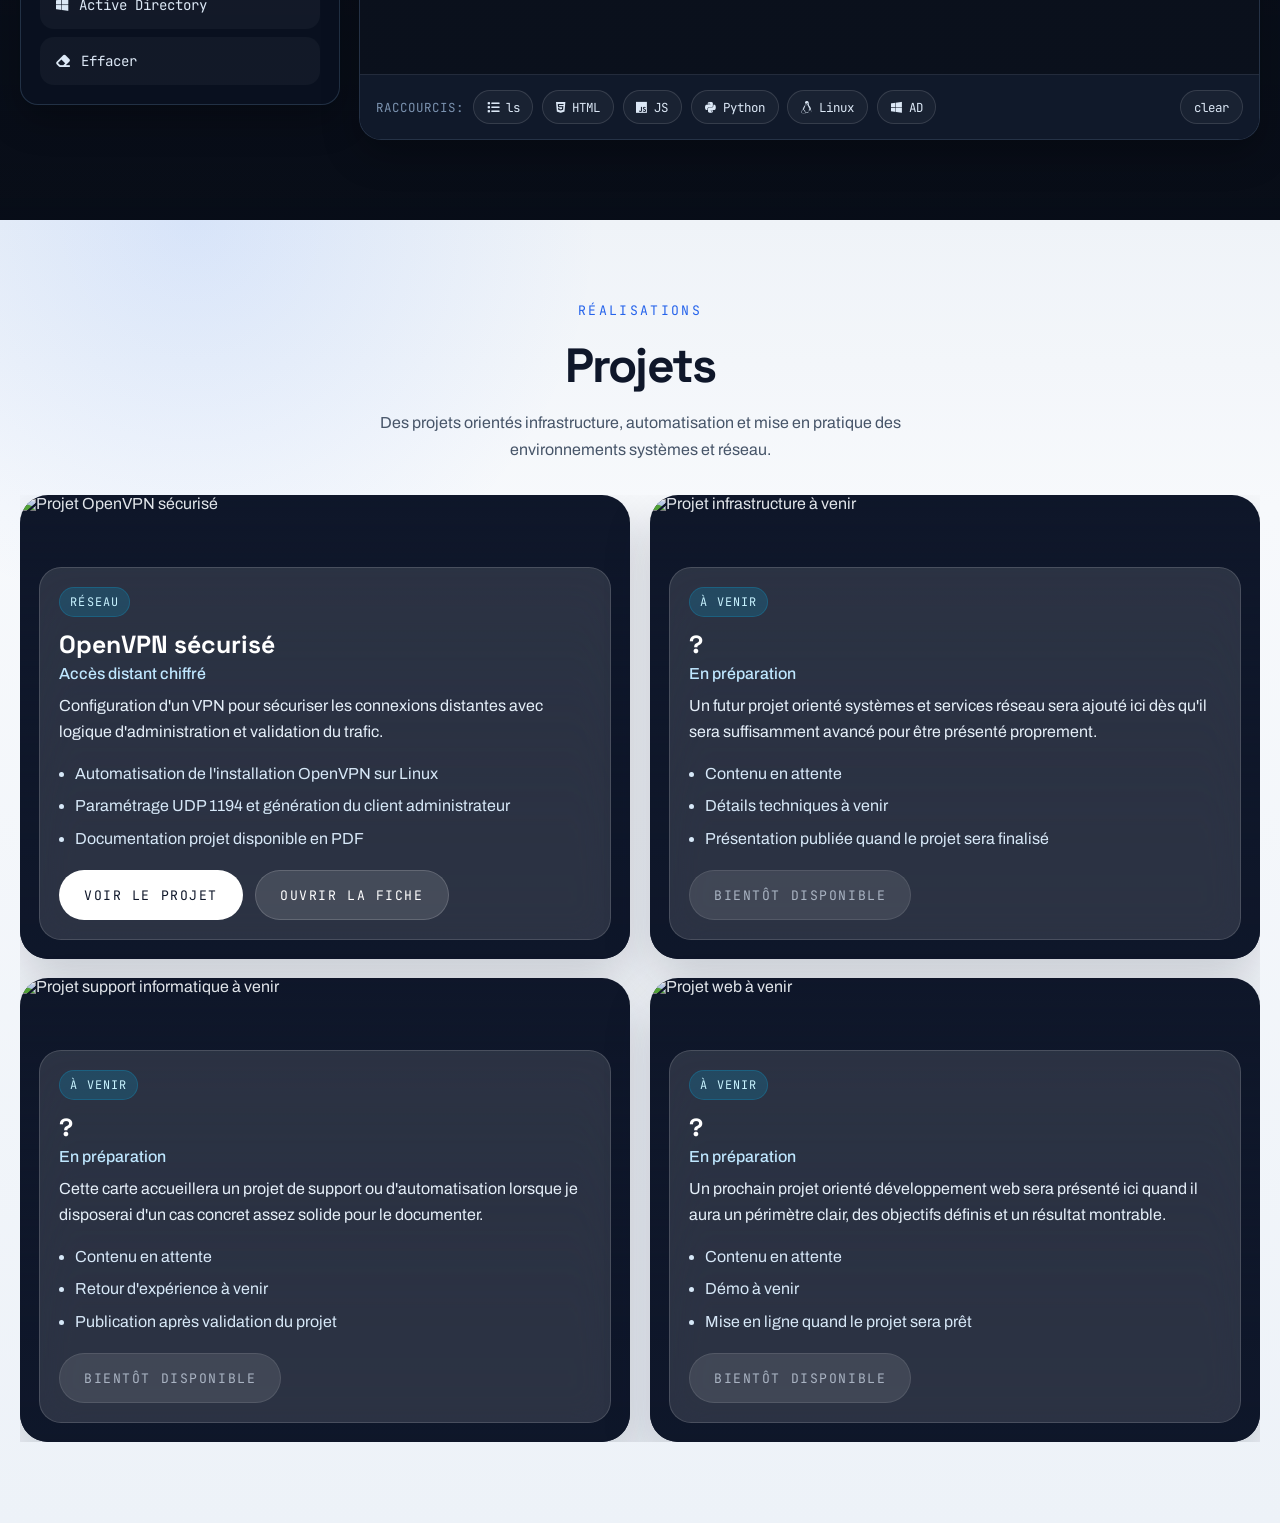
==== commit b89aeeeb: "Nouvelle surface avec ui-ux Pour mon portfolio" ====
--- a/index.html
+++ b/index.html
@@ -27,7 +27,7 @@
     </div>
 
     <div class="container">
-        <div class="menu-burger" id="fermer-menu">
+        <div class="menu-burger" id="fermer-menu" role="button" tabindex="0" aria-label="Ouvrir ou fermer le menu" aria-expanded="false">
             <div class="ligne" id="ligne1"></div>
             <div class="ligne" id="ligne2"></div>
             <div class="ligne" id="ligne3"></div>
@@ -39,14 +39,24 @@
                 <img src="./assets/images/backgroundimg.jpg" alt="Image de fond bureau">
             </div>
             <div class="banniere">
-                <h1 class="style-titre">Portfolio de Kendi</h1>
-                <p>BTS SIO SISR</p>
-                <a class="bouton-personnalise" id="bouton-banniere" href="./cv-professionnel.html">En savoir plus</a>
+                <p class="hero-kicker">Technicien Support IT • Réseau • Systèmes</p>
+                <h1>Portfolio de Kendi</h1>
+                <p class="hero-subtitle">Étudiant BTS SIO SISR, orienté support, administration système et cybersécurité opérationnelle.</p>
+                <div class="hero-highlights" aria-label="Points clés du profil">
+                    <span class="hero-chip">Alternance recherchée</span>
+                    <span class="hero-chip">Windows / Linux / AD</span>
+                    <span class="hero-chip">Projets VPN & infrastructure</span>
+                </div>
+                <div class="hero-actions">
+                    <a class="bouton-personnalise" href="#projets">Voir les projets</a>
+                    <a class="bouton-secondaire" href="./cv-professionnel.html">Voir le CV</a>
+                </div>
             </div>
         </header>
 
         <aside class="barre-laterale">
             <nav>
+                <p class="menu-intro">Navigation rapide</p>
                 <ul class="menu">
                     <li class="element-menu"><a href="#" class="lien-menu">Accueil</a></li>
                     <li class="element-menu"><a href="#competences" class="lien-menu">Compétences</a></li>
@@ -66,11 +76,13 @@
         <section class="section-competences" id="competences">
             <div class="entete-section-terminal" data-animation="haut">
                 <h1>Compétences</h1>
+                <p>Une lecture rapide de mes compétences techniques à travers une interface terminal inspirée des environnements d'administration.</p>
             </div>
 
             <div class="terminal-container">
                 <div class="terminal-sidebar" data-animation="haut">
                     <h3><i class="fas fa-terminal"></i> Menu</h3>
+                    <p class="sidebar-hint">Clique sur une commande pour explorer mes domaines de compétence, ou tape directement dans le terminal.</p>
                     <ul class="command-list">
                         <li onclick="runCommand('ls')"><i class="fas fa-list"></i> Lister (ls)</li>
                         <li onclick="runCommand('cat html.md')"><i class="fab fa-html5"></i> HTML5</li>
@@ -116,17 +128,17 @@
 
                     <div class="terminal-footer">
                         <span class="footer-label">RACCOURCIS:</span>
-                        <button type="button" onclick="runCommand('ls')" class="footer-btn blue"><i
+                        <button type="button" onclick="runCommand('ls')" class="footer-btn"><i
                                 class="fas fa-list"></i> ls</button>
-                        <button type="button" onclick="runCommand('cat html.md')" class="footer-btn orange"><i
+                        <button type="button" onclick="runCommand('cat html.md')" class="footer-btn"><i
                                 class="fab fa-html5"></i> HTML</button>
-                        <button type="button" onclick="runCommand('node script.js')" class="footer-btn yellow"><i
+                        <button type="button" onclick="runCommand('node script.js')" class="footer-btn"><i
                                 class="fab fa-js"></i> JS</button>
-                        <button type="button" onclick="runCommand('python main.py')" class="footer-btn blue-dark"><i
+                        <button type="button" onclick="runCommand('python main.py')" class="footer-btn"><i
                                 class="fab fa-python"></i> Python</button>
-                        <button type="button" onclick="runCommand('cat linux.txt')" class="footer-btn pink"><i
+                        <button type="button" onclick="runCommand('cat linux.txt')" class="footer-btn"><i
                                 class="fab fa-linux"></i> Linux</button>
-                        <button type="button" onclick="runCommand('active directory')" class="footer-btn blue"><i
+                        <button type="button" onclick="runCommand('active directory')" class="footer-btn"><i
                                 class="fab fa-windows"></i> AD</button>
                         <span class="spacer"></span>
                         <span class="clear-btn" onclick="runCommand('clear')">clear</span>
@@ -137,54 +149,95 @@
 
         <section class="section-projets" id="projets">
             <div class="entete-projets">
-                <h1>Projets</h1>
+                <div class="section-heading-block">
+                    <p class="section-kicker">Réalisations</p>
+                    <h1>Projets</h1>
+                    <p>Des projets orientés infrastructure, automatisation et mise en pratique des environnements systèmes et réseau.</p>
+                </div>
             </div>
             <div class="cartes-projets">
                 <div class="carte" data-animation="haut">
                     <div class="wrapper-img-carte">
-                        <img src="./media/proj1.jpg" alt="Projet VPN">
-                    </div>
-                    <div class="carte-overlay">
-                        <div class="info-carte">
-                            <h2>Projet 1</h2>
-                            <h3>VPN</h3>
-                            <button class="bouton-voir" onclick="ouvrirModale('vpnModal')">En savoir plus</button>
-                        </div>
-                    </div>
-                </div>
-                <div class="carte" data-animation="haut">
-                    <div class="wrapper-img-carte">
-                        <img src="./media/proj2.jpg" alt="Projet 2">
-                    </div>
-                    <div class="carte-overlay">
-                        <div class="info-carte">
-                            <h2>Projet 2</h2>
-                            <h3>...</h3>
-                            <button class="bouton-voir">En savoir plus</button>
-                        </div>
-                    </div>
-                </div>
-                <div class="carte" data-animation="haut">
-                    <div class="wrapper-img-carte">
-                        <img src="./media/proj3.jpg" alt="Projet 3">
-                    </div>
-                    <div class="carte-overlay">
-                        <div class="info-carte">
-                            <h2>Projet 3</h2>
-                            <h3>...</h3>
-                            <button class="bouton-voir">En savoir plus</button>
-                        </div>
-                    </div>
-                </div>
-                <div class="carte" data-animation="haut">
-                    <div class="wrapper-img-carte">
-                        <img src="./media/proj4.jpg" alt="Projet 4">
-                    </div>
-                    <div class="carte-overlay">
-                        <div class="info-carte">
-                            <h2>Projet 4</h2>
-                            <h3>...</h3>
-                            <button class="bouton-voir">En savoir plus</button>
+                        <img src="./media/proj1.jpg" alt="Projet OpenVPN sécurisé">
+                    </div>
+                    <div class="carte-overlay">
+                        <div class="info-carte">
+                            <span class="project-badge">Réseau</span>
+                            <h2>OpenVPN sécurisé</h2>
+                            <h3>Accès distant chiffré</h3>
+                            <p>Configuration d'un VPN pour sécuriser les connexions distantes avec logique d'administration et validation du trafic.</p>
+                            <ul class="project-points">
+                                <li>Automatisation de l'installation OpenVPN sur Linux</li>
+                                <li>Paramétrage UDP 1194 et génération du client administrateur</li>
+                                <li>Documentation projet disponible en PDF</li>
+                            </ul>
+                            <div class="project-actions">
+                                <button class="bouton-voir" onclick="ouvrirModale('vpnModal')">Voir le projet</button>
+                                <a class="bouton-voir bouton-voir-secondaire" href="./docs/Fiche_Projet_VPN_OpenVPN.pdf" target="_blank" rel="noopener noreferrer">Ouvrir la fiche</a>
+                            </div>
+                        </div>
+                    </div>
+                </div>
+                <div class="carte" data-animation="haut">
+                    <div class="wrapper-img-carte">
+                        <img src="./media/proj2.jpg" alt="Projet infrastructure à venir">
+                    </div>
+                    <div class="carte-overlay">
+                        <div class="info-carte">
+                            <span class="project-badge">À venir</span>
+                            <h2> ?</h2>
+                            <h3>En préparation</h3>
+                            <p>Un futur projet orienté systèmes et services réseau sera ajouté ici dès qu'il sera suffisamment avancé pour être présenté proprement.</p>
+                            <ul class="project-points">
+                                <li>Contenu en attente</li>
+                                <li>Détails techniques à venir</li>
+                                <li>Présentation publiée quand le projet sera finalisé</li>
+                            </ul>
+                            <div class="project-actions">
+                                <button class="bouton-voir" type="button" disabled>Bientôt disponible</button>
+                            </div>
+                        </div>
+                    </div>
+                </div>
+                <div class="carte" data-animation="haut">
+                    <div class="wrapper-img-carte">
+                        <img src="./media/proj3.jpg" alt="Projet support informatique à venir">
+                    </div>
+                    <div class="carte-overlay">
+                        <div class="info-carte">
+                            <span class="project-badge">À venir</span>
+                            <h2> ?</h2>
+                            <h3>En préparation</h3>
+                            <p>Cette carte accueillera un projet de support ou d'automatisation lorsque je disposerai d'un cas concret assez solide pour le documenter.</p>
+                            <ul class="project-points">
+                                <li>Contenu en attente</li>
+                                <li>Retour d'expérience à venir</li>
+                                <li>Publication après validation du projet</li>
+                            </ul>
+                            <div class="project-actions">
+                                <button class="bouton-voir" type="button" disabled>Bientôt disponible</button>
+                            </div>
+                        </div>
+                    </div>
+                </div>
+                <div class="carte" data-animation="haut">
+                    <div class="wrapper-img-carte">
+                        <img src="./media/proj4.jpg" alt="Projet web à venir">
+                    </div>
+                    <div class="carte-overlay">
+                        <div class="info-carte">
+                            <span class="project-badge">À venir</span>
+                            <h2> ?</h2>
+                            <h3>En préparation</h3>
+                            <p>Un prochain projet orienté développement web sera présenté ici quand il aura un périmètre clair, des objectifs définis et un résultat montrable.</p>
+                            <ul class="project-points">
+                                <li>Contenu en attente</li>
+                                <li>Démo à venir</li>
+                                <li>Mise en ligne quand le projet sera prêt</li>
+                            </ul>
+                            <div class="project-actions">
+                                <button class="bouton-voir" type="button" disabled>Bientôt disponible</button>
+                            </div>
                         </div>
                     </div>
                 </div>
@@ -194,13 +247,30 @@
         <div id="vpnModal" class="modale">
             <div class="contenu-modale">
                 <span class="fermer-modale" onclick="fermerModale('vpnModal')">&times;</span>
-                <iframe src="./docs/Fiche_Projet_VPN_OpenVPN.pdf" type="application/pdf" width="100%" height="600px">
-                    <p>Votre navigateur ne supporte pas l'affichage des PDF.
-                        <a href="./docs/Fiche_Projet_VPN_OpenVPN.pdf">Cliquez ici pour télécharger le PDF</a>
-                    </p>
-                </iframe>
+                <div class="project-modal-body">
+                    <div class="project-modal-copy">
+                        <span class="project-badge">Réseau</span>
+                        <h2>Projet OpenVPN sécurisé</h2>
+                        <p>Projet pédagogique centré sur la mise en place d'un accès distant sécurisé. L'objectif était de déployer un serveur VPN, standardiser l'installation et produire une configuration réutilisable.</p>
+                        <ul class="modal-points">
+                            <li>Script shell d'installation automatique basé sur le projet angristan/openvpn-install.</li>
+                            <li>Paramètres définis pour un déploiement cohérent: protocole UDP, port 1194, client administrateur et configuration non interactive.</li>
+                            <li>Production d'une fiche projet PDF et d'un script prêt à rejouer pour faciliter la démonstration.</li>
+                        </ul>
+                        <div class="project-links">
+                            <a class="bouton-voir" href="./docs/Fiche_Projet_VPN_OpenVPN.pdf" target="_blank" rel="noopener noreferrer">Ouvrir la fiche PDF</a>
+                            <a class="bouton-voir bouton-voir-secondaire" href="./docs/auto-vpn.sh.txt" target="_blank" rel="noopener noreferrer">Voir le script</a>
+                        </div>
+                    </div>
+                    <iframe src="./docs/Fiche_Projet_VPN_OpenVPN.pdf" width="100%" height="600">
+                        <p>Votre navigateur ne supporte pas l'affichage des PDF.
+                            <a href="./docs/Fiche_Projet_VPN_OpenVPN.pdf">Cliquez ici pour télécharger le PDF</a>
+                        </p>
+                    </iframe>
+                </div>
             </div>
         </div>
+
 
     </div>
 
--- a/assets/css/style.css
+++ b/assets/css/style.css
@@ -1,4 +1,4 @@
-@import url('https://fonts.googleapis.com/css2?family=Baloo+Da+2:wght@400;500;600;700&family=JetBrains+Mono:wght@100;200;300;400&family=Josefin+Slab:ital,wght@0,300;0,400;0,600;0,700;1,300;1,400;1,600&family=Mulish:ital,wght@0,200;0,300;0,400;0,500;1,200;1,300;1,400&display=swap');
+@import url('https://fonts.googleapis.com/css2?family=Archivo:wght@400;500;600;700;800&family=JetBrains+Mono:wght@400;500;600&family=Space+Grotesk:wght@400;500;700&display=swap');
 @import url(https://cdnjs.cloudflare.com/ajax/libs/font-awesome/6.0.0/css/all.min.css);
 
 * {
@@ -9,25 +9,53 @@
     box-sizing: border-box;
 }
 
+:root {
+    --bg: #070b14;
+    --bg-soft: #0d1524;
+    --surface: rgba(14, 24, 40, 0.88);
+    --surface-strong: #111c2c;
+    --surface-light: #f7f9fc;
+    --card: rgba(12, 20, 34, 0.9);
+    --text: #f3f7fb;
+    --text-dark: #0f172a;
+    --muted: #9ab0c9;
+    --border: rgba(126, 163, 204, 0.22);
+    --accent: #2b77ff;
+    --accent-2: #00c2ff;
+    --accent-3: #1de4a3;
+    --danger: #ff4d4d;
+    --shadow-lg: 0 22px 60px rgba(0, 0, 0, 0.45);
+    --shadow-md: 0 14px 36px rgba(0, 0, 0, 0.28);
+    --radius-lg: 28px;
+    --radius-md: 18px;
+    --radius-sm: 12px;
+    --max-width: 1240px;
+}
+
+html {
+    scroll-behavior: smooth;
+}
+
 body {
-    background-color: #b76df0;
+    min-height: 100vh;
     overflow-x: hidden;
+    color: var(--text);
+    font-family: 'Archivo', 'Segoe UI', sans-serif;
+    background:
+        radial-gradient(circle at top left, rgba(0, 194, 255, 0.14), transparent 35%),
+        radial-gradient(circle at top right, rgba(43, 119, 255, 0.16), transparent 32%),
+        linear-gradient(180deg, #050811 0%, #07101b 38%, #0b1220 100%);
 }
 
 body.preloading {
     overflow: hidden;
 }
 
-html {
-    scroll-behavior: smooth;
-}
-
-/* --- CONTENEUR PRINCIPAL & FADE IN --- */
 .container {
-    animation: opacity 1.5s ease-out;
-}
-
-/* --- PRELOADER --- */
+    position: relative;
+    animation: opacity 1s ease-out;
+}
+
 .preloader {
     position: fixed;
     inset: 0;
@@ -35,9 +63,9 @@
     display: grid;
     place-items: center;
     background:
-        radial-gradient(circle at 20% 20%, rgba(255, 255, 255, 0.2), transparent 35%),
-        radial-gradient(circle at 80% 30%, rgba(255, 0, 0, 0.2), transparent 30%),
-        linear-gradient(135deg, #111111 0%, #2a2a2a 55%, #111111 100%);
+        radial-gradient(circle at 20% 20%, rgba(0, 194, 255, 0.16), transparent 30%),
+        radial-gradient(circle at 75% 30%, rgba(255, 77, 77, 0.2), transparent 30%),
+        linear-gradient(135deg, #02040a 0%, #0b1524 56%, #03060d 100%);
     transition: opacity 0.7s ease, visibility 0.7s ease;
 }
 
@@ -58,10 +86,10 @@
     width: 96px;
     height: 96px;
     border-radius: 50%;
-    border: 3px solid rgba(255, 255, 255, 0.18);
-    border-top-color: #ff3d3d;
-    border-right-color: #ffffff;
-    box-shadow: 0 0 35px rgba(255, 61, 61, 0.35);
+    border: 3px solid rgba(255, 255, 255, 0.14);
+    border-top-color: var(--accent-2);
+    border-right-color: var(--accent-3);
+    box-shadow: 0 0 34px rgba(0, 194, 255, 0.28);
     animation: loaderSpin 1s linear infinite, loaderPulse 1.8s ease-in-out infinite;
 }
 
@@ -69,9 +97,8 @@
     font-family: var(--font-tertiary);
     text-transform: uppercase;
     letter-spacing: 0.2em;
-    font-size: 0.9rem;
-    color: #f4f4f4;
-    animation: loaderTextBlink 1.4s ease-in-out infinite;
+    font-size: 0.88rem;
+    color: #eef6ff;
 }
 
 @keyframes loaderSpin {
@@ -84,665 +111,467 @@
 
     0%,
     100% {
-        box-shadow: 0 0 20px rgba(255, 61, 61, 0.3);
+        box-shadow: 0 0 18px rgba(0, 194, 255, 0.24);
     }
 
     50% {
-        box-shadow: 0 0 50px rgba(255, 61, 61, 0.65);
-    }
-}
-
-@keyframes loaderTextBlink {
-
-    0%,
-    100% {
-        opacity: 0.45;
-    }
-
-    50% {
-        opacity: 1;
-    }
-}
-
-/* --- ANIMATIONS --- */
+        box-shadow: 0 0 42px rgba(0, 194, 255, 0.5);
+    }
+}
+
 [data-animation] {
     opacity: 0;
-    transition: .3s;
+    transition: 0.55s ease;
 }
 
 [data-animation="haut"] {
-    opacity: 0;
-    transform: translate3d(0px, 250px, 0px)
+    transform: translate3d(0, 70px, 0);
 }
 
 [data-animation="gauche"] {
-    opacity: 0;
-    transform: translate3d(10px, 0px, 0px)
+    transform: translate3d(-28px, 0, 0);
 }
 
 [data-animation="droite"] {
-    opacity: 0;
-    transform: translate3d(-10px, 0px, 0px)
+    transform: translate3d(28px, 0, 0);
 }
 
 [data-animation].anime {
     opacity: 1;
-    transform: translate3d(0px, 0px, 0px)
-}
-
-/* --- RÉSEAUX SOCIAUX --- */
-.reseaux-sociaux {
-    position: absolute;
-    bottom: 4rem;
-    width: 100%;
-    display: flex;
-    justify-content: space-evenly;
-}
-
-.reseaux-sociaux a {
-    display: flex;
+    transform: translate3d(0, 0, 0);
+}
+
+.menu-burger {
+    position: fixed;
+    top: 1.25rem;
+    right: 1.25rem;
+    z-index: 120;
+    width: 3.3rem;
+    height: 3.3rem;
+    border: 1px solid rgba(255, 255, 255, 0.18);
+    border-radius: 999px;
+    background: rgba(10, 18, 32, 0.72);
+    backdrop-filter: blur(16px);
+    display: flex;
+    flex-direction: column;
     align-items: center;
     justify-content: center;
+    gap: 0.32rem;
     cursor: pointer;
-    pointer-events: auto;
-}
-
-.reseaux-sociaux i {
-    background-color: transparent;
-    color: black;
-    height: 2.5rem;
-    width: 2.5rem;
-    font-size: 2.7rem;
-    transition: color 1s;
-    pointer-events: auto;
-}
-
-.reseaux-sociaux i:hover {
-    color: rgb(187, 3, 3);
-}
-
-/* --- TITRES --- */
-.entete-section h1,
-.entete-projets h1 {
+    box-shadow: var(--shadow-md);
+}
+
+.ligne {
+    width: 1.35rem;
+    height: 2px;
+    border-radius: 999px;
+    background: #f8fbff;
+    transition: transform 0.35s ease, opacity 0.35s ease;
+}
+
+.menu-burger span {
+    position: absolute;
+    top: 3.9rem;
+    right: 0;
+    min-width: 6rem;
+    padding: 0.45rem 0.7rem;
+    border-radius: 999px;
+    background: rgba(255, 255, 255, 0.92);
+    color: #08111d;
+    text-align: center;
     font-family: var(--font-tertiary);
     text-transform: uppercase;
-    padding: 1rem;
-    margin: 1rem;
-    font-size: 30px;
-    border-bottom: 2px solid rgba(0, 0, 0, 0.493);
-    text-align: center;
-}
-
-/* --- MENU BURGER --- */
-.menu-burger {
-    background-color: rgba(255, 0, 0, 0);
-    width: 2rem;
-    height: 2rem;
-    position: fixed;
-    z-index: 100;
-    right: 2rem;
-    top: 2rem;
-    display: flex;
-    flex-direction: column;
-    justify-content: space-evenly;
-    cursor: pointer;
-}
-
-.ligne {
-    width: 100%;
-    height: .1rem;
-    background-color: white;
-    transition: transform 1s;
-    box-shadow: 1px 2px 4px 0px rgb(0 0 0 / 72%);
-}
-
-/* --- BOUTONS --- */
-.bouton-personnalise {
-    padding: 1.3em 3em;
-    font-family: var(--font-tertiary);
-    font-size: 12px;
-    text-transform: uppercase;
-    letter-spacing: 2.5px;
-    font-weight: 500;
-    color: #000;
-    background-color: #fff;
-    border: none;
-    border-radius: 45px;
-    box-shadow: 0px 8px 15px rgba(0, 0, 0, 0.1);
-    transition: all 0.3s ease 0s;
-    cursor: pointer;
-    outline: none;
-}
-
-.bouton-personnalise:hover {
-    background-color: #f50000;
-    box-shadow: 0px 15px 20px rgba(63, 63, 63, 0.4);
-    color: #fff;
-    transform: translateY(-7px);
-}
-
-.bouton-personnalise:active {
-    transform: translateY(-1px);
-}
-
-/* --- HEADER / BANNIERE --- */
+    font-size: 0.74rem;
+    letter-spacing: 0.08em;
+    opacity: 0;
+    pointer-events: none;
+}
+
+.menu-burger:hover span,
+.menu-burger:focus-visible span {
+    opacity: 1;
+}
+
+.afficher-menu #ligne1 {
+    transform: translateY(6px) rotate(45deg);
+}
+
+.afficher-menu #ligne2 {
+    opacity: 0;
+}
+
+.afficher-menu #ligne3 {
+    transform: translateY(-6px) rotate(-45deg);
+}
+
 header {
-    width: 100%;
-    height: 100vh;
+    position: relative;
+    min-height: 100vh;
     overflow: hidden;
-    position: relative;
+    display: flex;
+    align-items: center;
 }
 
 .conteneur-image {
-    width: 100%;
-    height: 100%;
-    background-color: rgba(2, 2, 2, 0.952);
+    position: absolute;
+    inset: 0;
+    background: #02060d;
+}
+
+.conteneur-image::after {
+    content: "";
+    position: absolute;
+    inset: 0;
+    background:
+        linear-gradient(90deg, rgba(4, 8, 16, 0.66), rgba(4, 8, 16, 0.24) 50%, rgba(4, 8, 16, 0.58)),
+        radial-gradient(circle at 72% 18%, rgba(0, 194, 255, 0.22), transparent 26%),
+        linear-gradient(180deg, rgba(4, 8, 16, 0.03), rgba(4, 8, 16, 0.44));
 }
 
 .conteneur-image img {
     width: 100%;
     height: 100%;
     object-fit: cover;
-    opacity: 0.5;
-    animation: zoom 25s;
+    opacity: 0.68;
+    animation: zoom 22s linear forwards;
 }
 
 .banniere {
+    position: relative;
+    z-index: 1;
+    width: min(100%, var(--max-width));
+    margin: 0 auto;
+    padding: 5rem 1.25rem 4rem;
+}
+
+.banniere::before {
+    content: "";
     position: absolute;
-    top: 30%;
-    left: 15%;
+    inset: 2rem auto 1rem 0;
+    width: min(720px, calc(100% - 1.25rem));
+    border-radius: 28px;
+    background: linear-gradient(135deg, rgba(6, 12, 22, 0.56), rgba(6, 12, 22, 0.22));
+    border: 1px solid rgba(255, 255, 255, 0.1);
+    backdrop-filter: blur(8px);
+    box-shadow: 0 16px 36px rgba(0, 0, 0, 0.22);
+}
+
+.banniere > * {
+    position: relative;
+    z-index: 1;
+}
+
+.hero-kicker {
+    font-family: var(--font-tertiary);
+    text-transform: uppercase;
+    letter-spacing: 0.18em;
+    font-size: 0.82rem;
+    color: #8cdcff;
+    margin-bottom: 1rem;
+    animation: moveBanner 0.45s forwards;
 }
 
 .banniere h1 {
-    color: white;
-    font-size: 3.5rem;
+    max-width: 11ch;
+    font-family: 'Space Grotesk', 'Archivo', sans-serif;
+    font-size: clamp(3rem, 6vw, 5.4rem);
+    line-height: 0.95;
+    letter-spacing: -0.04em;
+    color: #ffffff;
+    text-shadow: 0 14px 30px rgba(0, 0, 0, 0.42);
+    opacity: 0;
+    animation: moveBanner 0.55s forwards;
+}
+
+.hero-subtitle {
+    max-width: 60ch;
+    margin-top: 1.2rem;
+    font-size: clamp(1.05rem, 1.2vw, 1.28rem);
+    line-height: 1.6;
+    color: #e6f1fb;
+    animation: moveBanner 0.7s forwards;
+}
+
+.hero-highlights {
+    display: flex;
+    flex-wrap: wrap;
+    gap: 0.7rem;
+    margin: 1.5rem 0;
+    animation: moveBanner 0.85s forwards;
+}
+
+.hero-chip {
+    padding: 0.62rem 0.95rem;
+    border-radius: 999px;
+    border: 1px solid rgba(255, 255, 255, 0.22);
+    background: rgba(255, 255, 255, 0.12);
+    color: #f6fbff;
+    font-size: 0.92rem;
+    backdrop-filter: blur(10px);
+}
+
+.hero-actions {
+    display: flex;
+    flex-wrap: wrap;
+    gap: 0.85rem;
+    animation: moveBanner 1s forwards;
+}
+
+.bouton-personnalise,
+.bouton-secondaire,
+.info-carte .bouton-voir {
+    display: inline-flex;
+    align-items: center;
+    justify-content: center;
+    min-height: 50px;
+    padding: 0.95rem 1.5rem;
+    border-radius: 999px;
+    border: 1px solid transparent;
     font-family: var(--font-tertiary);
-    font-weight: 300;
+    font-size: 0.82rem;
+    letter-spacing: 0.12em;
     text-transform: uppercase;
-    text-shadow: .3rem .4rem 2px rgba(0, 0, 0, 0.404);
-    line-height: 3.5rem;
-    opacity: 0;
-    animation: moveBanner 0.5s forwards;
-}
-
-.banniere p {
-    font-family: var(--font-tertiary);
-    font-size: 2rem;
-    color: white;
-    text-shadow: .3rem .4rem 2px rgba(0, 0, 0, 0.404);
-    line-height: 3.5rem;
-    margin-bottom: 2rem;
-    animation: moveBanner 0.7s forwards;
-}
-
-.banniere #bouton-banniere {
-    animation: moveBanner 1s forwards;
-}
-
-/* --- BARRE LATÉRALE (SIDEBAR) --- */
+    cursor: pointer;
+}
+
+.bouton-personnalise {
+    color: #ffffff;
+    background: linear-gradient(120deg, var(--accent), var(--accent-2));
+    box-shadow: 0 16px 26px rgba(43, 119, 255, 0.28);
+}
+
+.bouton-secondaire {
+    color: #eef6ff;
+    background: rgba(255, 255, 255, 0.08);
+    border-color: rgba(255, 255, 255, 0.18);
+    backdrop-filter: blur(12px);
+}
+
+.bouton-personnalise:hover,
+.bouton-secondaire:hover,
+.info-carte .bouton-voir:hover,
+.bouton-personnalise:focus-visible,
+.bouton-secondaire:focus-visible,
+.info-carte .bouton-voir:focus-visible {
+    transform: translateY(-2px);
+    box-shadow: 0 18px 34px rgba(0, 0, 0, 0.25);
+}
+
 .barre-laterale {
-    width: 20rem;
-    height: 100vh;
-    background-color: rgb(182, 181, 181);
     position: fixed;
     top: 0;
-    right: -20rem;
-    transition: all 0.4s;
-    z-index: 2;
-    backdrop-filter: blur(19px) saturate(124%);
-    -webkit-backdrop-filter: blur(19px) saturate(124%);
-    background-color: rgba(255, 255, 255, 0.47);
+    right: -22rem;
+    z-index: 100;
+    width: min(22rem, 92vw);
+    height: 100vh;
+    padding: 6rem 2rem 2rem;
+    background: rgba(7, 11, 20, 0.84);
+    border-left: 1px solid rgba(255, 255, 255, 0.08);
+    backdrop-filter: blur(18px);
+    transition: right 0.35s ease;
 }
 
 .afficher-menu .barre-laterale {
     right: 0;
 }
 
+.menu-intro {
+    color: #97b6d8;
+    font-family: var(--font-tertiary);
+    text-transform: uppercase;
+    font-size: 0.82rem;
+    letter-spacing: 0.18em;
+    margin-bottom: 1.4rem;
+}
+
 .menu {
+    display: grid;
+    gap: 0.9rem;
+}
+
+.lien-menu {
+    display: flex;
+    align-items: center;
+    gap: 0.55rem;
+    padding: 0.95rem 1rem;
+    border-radius: var(--radius-sm);
+    background: rgba(255, 255, 255, 0.04);
+    border: 1px solid transparent;
+    color: #eef6ff;
+    font-family: 'Space Grotesk', sans-serif;
+    font-size: 1.05rem;
+}
+
+.lien-menu:hover,
+.lien-menu:focus-visible {
+    border-color: rgba(0, 194, 255, 0.34);
+    background: rgba(0, 194, 255, 0.08);
+    color: #ffffff;
+}
+
+.reseaux-sociaux {
     position: absolute;
-    top: 50%;
-    left: 50%;
-    transform: translate(-50%, -57%);
-    text-align: center;
-    text-transform: uppercase;
-}
-
-.menu-burger span {
-    position: absolute;
-    right: 50px;
-    width: 5rem;
-    height: 2rem;
-    padding: 0.4rem;
-    background-color: rgb(221, 220, 220);
-    text-align: center;
-    font-family: var(--font-primary);
-    text-transform: uppercase;
-    border-radius: 18px;
-    opacity: 0;
-}
-
-.menu-burger span::before {
-    content: " ";
-    position: absolute;
-    border-right: .5rem solid transparent;
-    border-top: .5rem solid transparent;
-    border-left: .5rem solid rgb(221, 220, 220);
-    border-bottom: .5rem solid transparent;
-    left: 5.7rem;
-    bottom: .9rem;
-}
-
-@media (min-width: 821px) {
-    .afficher-menu .menu-burger:hover span {
-        opacity: 1;
-        transition-delay: 1s;
-    }
-}
-
-.afficher-menu #ligne2 {
-    transform: translate(-2px, -15px);
-    background-color: rgba(255, 255, 255, 0.418)
-}
-
-.afficher-menu #ligne1 {
-    transform: rotate(45deg) translate(.3rem, .44rem);
-}
-
-.afficher-menu #ligne3 {
-    transform: rotate(-45deg) translate(.3rem, -.44rem);
-}
-
-.lien-menu {
-    font-family: var(--font-tertiary);
-    font-size: 2rem;
-    color: rgba(13, 14, 13, 0.801);
-    transition: color 1s;
-}
-
-.lien-menu:hover {
-    color: rgb(255, 254, 254);
-}
-
-.element-menu {
-    margin: 1.5em;
-}
-
-/* Animations menu */
-.afficher-menu .element-menu:nth-child(1) {
-    animation: moveMenu .4s;
-}
-
-.afficher-menu .element-menu:nth-child(2) {
-    animation: moveMenu .6s;
-}
-
-.afficher-menu .element-menu:nth-child(3) {
-    animation: moveMenu .8s;
-}
-
-/* --- PROJETS --- */
+    bottom: 2rem;
+    left: 2rem;
+    right: 2rem;
+    display: flex;
+    gap: 0.8rem;
+}
+
+.reseaux-sociaux a {
+    display: inline-flex;
+    align-items: center;
+    justify-content: center;
+    width: 3.1rem;
+    height: 3.1rem;
+    border-radius: 999px;
+    background: rgba(255, 255, 255, 0.06);
+    border: 1px solid rgba(255, 255, 255, 0.12);
+}
+
+.reseaux-sociaux i {
+    color: #eef6ff;
+    font-size: 1.4rem;
+}
+
+.reseaux-sociaux a:hover,
+.reseaux-sociaux a:focus-visible {
+    background: linear-gradient(120deg, var(--accent), var(--accent-2));
+}
+
+.section-competences,
 .section-projets {
-    width: 100%;
-    margin-bottom: 0;
-    box-shadow: 1px 12px 71px -13px rgba(0, 0, 0, 0.55);
-}
-
+    position: relative;
+    padding: 5rem 1.2rem;
+}
+
+.section-competences {
+    background:
+        linear-gradient(180deg, rgba(7, 11, 20, 0) 0%, rgba(7, 11, 20, 0.42) 8%, rgba(7, 11, 20, 0.8) 100%),
+        linear-gradient(180deg, #0b1220 0%, #0c1627 100%);
+}
+
+.entete-section-terminal,
 .entete-projets {
-    display: flex;
-    justify-content: center;
-    background-color: #fafafa;
-    color: rgb(37, 37, 37);
-}
-
-.cartes-projets {
-    display: flex;
-    justify-content: space-evenly;
-    flex-wrap: wrap;
-    padding-bottom: 0;
-    padding-top: 3rem;
-    background-color: #ededf2;
-    background-image: linear-gradient(180deg, #fafafa 0%, #dadbdb 100%);
-}
-
-.carte {
-    width: 20rem;
-    height: 30rem;
-    margin: 1rem;
-    border: 1px transparent;
-    border-radius: 30px;
-    box-shadow: 3px 0px 50px -3px rgba(0, 0, 0, 0.41);
-}
-
-.wrapper-img-carte {
-    width: 100%;
-    height: 100%;
-    border: inherit;
-    border-radius: inherit;
-}
-
-.wrapper-img-carte img {
-    object-fit: cover;
-    width: 100%;
-    height: 100%;
-    border: inherit;
-    border-radius: inherit;
-}
-
-.carte-overlay {
-    width: 20rem;
-    height: 30rem;
-    position: relative;
-    bottom: 30rem;
-    border: inherit;
-    border-radius: inherit;
-    opacity: 0;
-}
-
-.info-carte {
-    display: flex;
-    height: 15rem;
-    width: 15rem;
-    flex-direction: column;
-    align-items: center;
-    text-align: center;
-    justify-content: center;
-    border-radius: inherit;
-    backdrop-filter: blur(19px) saturate(124%);
-    -webkit-backdrop-filter: blur(19px) saturate(124%);
-    background-color: rgba(255, 255, 255, 0.47);
-    padding: 1rem;
-    box-shadow: 3px 0px 37px 6px rgba(0, 0, 0, 0.55);
-    position: absolute;
-    bottom: 6rem;
-    left: 1.6rem;
-    font-family: var(--font-tertiary);
-    color: rgb(46, 46, 46);
-    opacity: 1;
-}
-
-.info-carte p,
-.info-carte h3,
-.info-carte h2 {
-    margin-bottom: .2rem;
-}
-
-.carte-overlay:hover {
-    opacity: 1;
-    background-color: rgba(182, 182, 182, 0.651);
-    animation: opacity .5s;
-}
-
-.info-carte .bouton-voir {
-    position: relative;
-    margin-top: 2rem;
-    font-size: 10px;
-    text-transform: uppercase;
-    text-decoration: none;
-    padding: 1em 2.5em;
-    display: inline-block;
-    border-radius: 6em;
-    transition: all .2s;
-    border: none;
-    font-family: inherit;
-    font-weight: 500;
-    color: black;
-    background-color: white;
-    cursor: pointer;
-}
-
-.info-carte .bouton-voir:hover {
-    transform: translateY(-3px);
-    box-shadow: 0 10px 20px rgba(0, 0, 0, 0.2);
-}
-
-.info-carte .bouton-voir:active {
-    transform: translateY(-1px);
-    box-shadow: 0 5px 10px rgba(0, 0, 0, 0.2);
-}
-
-.info-carte .bouton-voir::after {
-    content: "";
-    display: inline-block;
-    height: 100%;
-    width: 100%;
-    border-radius: 100px;
-    position: absolute;
-    top: 0;
-    left: 0;
-    z-index: -1;
-    transition: all .4s;
-    background-color: #fff;
-}
-
-.info-carte .bouton-voir:hover::after {
-    transform: scaleX(1.4) scaleY(1.6);
-    opacity: 0;
-}
-
-/* --- MOBILE SPECIFIQUE --- */
-@media (max-width: 820px) {
-
-    .barre-laterale,
-    .menu-burger {
-        display: none !important;
-    }
-
-    .grille-competences {
-        row-gap: 0;
-        display: flex;
-        flex-direction: column;
-        align-items: center;
-    }
-
-    /* Réinitialisation de la grille pour mobile */
-    .carte-competence:nth-child(n) {
-        grid-column: auto;
-        grid-row: auto;
-    }
-
-    .carte-competence {
-        width: 20rem;
-        padding: 1rem;
-        margin-bottom: 2rem;
-        align-items: center;
-        backdrop-filter: blur(13px) saturate(137%);
-        -webkit-backdrop-filter: blur(13px) saturate(137%);
-        background-color: rgba(137, 137, 137, 0.38);
-        border-radius: 12px;
-        border: 1px solid rgba(255, 255, 255, 0.125);
-        font-size: smaller;
-    }
-
-    .icone-fond {
-        display: none;
-    }
-}
-
-/* --- MODALE --- */
-.modale {
-    display: none;
-    position: fixed;
-    z-index: 9999;
-    left: 0;
-    top: 0;
-    width: 100%;
-    height: 100%;
-    background-color: rgba(0, 0, 0, 0.8);
-}
-
-.contenu-modale {
-    background-color: #fefefe;
-    margin: 5% auto;
-    padding: 20px;
-    border: 1px solid #888;
-    width: 80%;
-    max-width: 800px;
-    border-radius: 8px;
-    position: relative;
-}
-
-.fermer-modale {
-    color: #aaa;
-    float: right;
-    font-size: 28px;
-    font-weight: bold;
-    cursor: pointer;
-    position: absolute;
-    right: 10px;
-    top: 5px;
-}
-
-.fermer-modale:hover {
-    color: black;
-}
-
-/* Optimisation pour la modale CV */
-#cvModal .contenu-modale {
-    height: 90vh;
-    display: flex;
-    flex-direction: column;
-}
-
-#cvModal iframe {
-    flex-grow: 1;
-    border: none;
-}
-
-/* Ajustement mobile pour que le CV soit lisible */
-@media (max-width: 820px) {
-    #cvModal .contenu-modale {
-        width: 95%;
-        height: 80vh;
-        margin: 10% auto;
-    }
-}
-
-/* --- CONFIGURATION TERMINAL AVANCÉE --- */
-.section-competences {
-    background: linear-gradient(180deg, #f5f5f5 0%, #d9d9d9 100%);
-    padding: 3rem 1rem;
-    display: flex;
-    justify-content: center;
-    flex-direction: column;
-    /* Empile les éléments verticalement */
-    align-items: center;
-    /* Centre les éléments horizontalement */
-}
-
-/* --- HEADER SPECIFIQUE TERMINAL --- */
+    width: min(100%, var(--max-width));
+    margin: 0 auto 2rem;
+}
+
 .entete-section-terminal {
     text-align: center;
+}
+
+.entete-section-terminal h1,
+.section-heading-block h1 {
+    display: inline-block;
+    font-family: 'Space Grotesk', sans-serif;
+    font-size: clamp(2rem, 4vw, 3rem);
+    letter-spacing: -0.04em;
+    color: #ffffff;
+    margin-bottom: 0.8rem;
+}
+
+.entete-section-terminal p,
+.section-heading-block p {
+    max-width: 64ch;
+    margin: 0 auto;
+    color: var(--muted);
+    line-height: 1.7;
+}
+
+.terminal-container,
+.cartes-projets {
+    width: min(100%, var(--max-width));
+    margin: 0 auto;
+}
+
+.terminal-container {
+    display: grid;
+    grid-template-columns: minmax(260px, 320px) minmax(0, 1fr);
+    gap: 1.2rem;
+}
+
+.terminal-sidebar,
+.terminal-window {
+    border: 1px solid var(--border);
+    box-shadow: var(--shadow-md);
+}
+
+.terminal-sidebar {
+    background: rgba(10, 18, 32, 0.88);
+    border-radius: var(--radius-md);
+    padding: 1.2rem;
+    color: #dce8f6;
+    height: fit-content;
+}
+
+.terminal-sidebar h3 {
+    display: flex;
+    align-items: center;
+    gap: 0.55rem;
+    padding-bottom: 0.8rem;
+    margin-bottom: 0.85rem;
+    border-bottom: 1px solid rgba(255, 255, 255, 0.08);
+    font-family: 'Space Grotesk', sans-serif;
+    color: #ffffff;
+}
+
+.sidebar-hint {
+    color: var(--muted);
+    font-size: 0.95rem;
+    line-height: 1.6;
     margin-bottom: 1rem;
-    /* Réduit de 3rem à 1rem pour rapprocher le titre */
-    padding-top: 2rem;
-}
-
-.entete-section-terminal h1 {
+}
+
+.command-list {
+    display: grid;
+    gap: 0.55rem;
+}
+
+.command-list li {
+    display: flex;
+    align-items: center;
+    gap: 0.7rem;
+    padding: 0.86rem 0.9rem;
+    border-radius: 14px;
+    background: rgba(255, 255, 255, 0.04);
+    border: 1px solid transparent;
+    cursor: pointer;
     font-family: var(--font-tertiary);
-    text-transform: uppercase;
-    font-size: 30px;
-    padding: 1rem;
-    margin: 1rem;
-    text-align: center;
-    /* On reprend exactement les couleurs de la section Projets */
-    color: rgb(37, 37, 37);
-    border-bottom: 2px solid rgba(0, 0, 0, 0.493);
-    display: inline-block;
-    /* Permet au soulignement de s'adapter à la taille du texte */
-}
-
-.entete-section-terminal p {
-    color: #6c757d;
-    font-family: var(--font-secondary);
-}
-
-.terminal-container {
-    display: flex;
-    width: 100%;
-    max-width: 1200px;
-    gap: 20px;
-    flex-wrap: wrap;
-    /* Pour mobile */
-    justify-content: center;
-}
-
-/* --- SIDEBAR (Menu d'aide) --- */
-.terminal-sidebar {
-    flex: 1;
-    min-width: 250px;
-    background: rgba(22, 27, 34, 0.8);
-    border: 1px solid #30363d;
-    border-radius: 10px;
-    padding: 20px;
-    color: #c9d1d9;
-    font-family: var(--font-tertiary);
-    height: fit-content;
-}
-
-.terminal-sidebar h3 {
-    border-bottom: 1px solid #30363d;
-    padding-bottom: 10px;
-    margin-bottom: 15px;
-    color: #58a6ff;
-}
-
-.sidebar-hint {
-    font-size: 0.8rem;
-    color: #8b949e;
-    margin-bottom: 10px;
-}
-
-.command-list li {
-    padding: 10px;
-    margin-bottom: 5px;
-    background: #21262d;
-    border-radius: 6px;
-    cursor: pointer;
-    transition: all 0.2s;
-    display: flex;
-    align-items: center;
-    gap: 10px;
-    font-size: 0.9rem;
+    font-size: 0.88rem;
+    color: #dce8f6;
 }
 
 .command-list li:hover {
-    background: #30363d;
-    color: #58a6ff;
-    transform: translateX(5px);
-}
-
-/* --- DESIGN INTERIEUR DU TERMINAL (Style Image) --- */
+    transform: translateX(4px);
+    border-color: rgba(0, 194, 255, 0.34);
+    background: rgba(0, 194, 255, 0.08);
+}
+
 .terminal-window {
-    flex: 3;
-    min-width: 300px;
-    background-color: #1e1e1e;
-    /* Fond gris foncé VSCode */
-    border: 1px solid #333;
+    overflow: hidden;
+    border-radius: 22px;
+    background: #0c1220;
     display: flex;
     flex-direction: column;
-    height: 550px;
-    /* Un peu plus grand pour tout afficher */
-    border-radius: 10px;
-    box-shadow: 0 0 20px rgba(0, 0, 0, 0.8);
-    overflow: hidden;
-    position: relative;
+    min-height: 600px;
 }
 
 .terminal-bar {
-    background-color: #252526;
-    border-bottom: 1px solid #333;
-    padding: 10px;
     display: flex;
     align-items: center;
     justify-content: center;
     position: relative;
+    padding: 1rem 1.2rem;
+    background: #11192a;
+    border-bottom: 1px solid rgba(255, 255, 255, 0.08);
 }
 
 .terminal-bar .buttons {
     position: absolute;
-    left: 15px;
-    display: flex;
-    gap: 8px;
+    left: 1rem;
+    display: flex;
+    gap: 0.5rem;
 }
 
 .terminal-bar .circle {
@@ -764,290 +593,493 @@
 }
 
 .terminal-bar .title {
-    color: #8b949e;
-    font-family: sans-serif;
-    font-size: 0.85rem;
+    color: #9cb3cf;
+    font-family: var(--font-tertiary);
+    font-size: 0.82rem;
+    letter-spacing: 0.05em;
 }
 
 .terminal-screen {
-    background-color: #1e1e1e;
-    padding: 20px;
-    font-family: 'Consolas', 'Monaco', 'Courier New', monospace;
-    /* Police plus "code" */
-    font-size: 15px;
-    flex-grow: 1;
+    flex: 1;
     overflow-y: auto;
-    scroll-behavior: smooth;
-    position: relative;
+    padding: 1.3rem;
+    background:
+        linear-gradient(180deg, rgba(7, 11, 20, 0.3), rgba(7, 11, 20, 0.3)),
+        #0b1220;
+    color: #eef6ff;
+    font-family: 'JetBrains Mono', monospace;
+    font-size: 0.94rem;
+    line-height: 1.7;
     cursor: text;
-    color: #f0f0f0;
-    /* Blanc cassé par défaut */
-}
-
-/* Prompt flèche et couleurs */
+}
+
+.line {
+    margin-bottom: 0.55rem;
+}
+
 .prompt-arrow {
-    color: #00e676;
-    font-weight: bold;
-    margin-right: 5px;
-}
-
-/* Flèche verte/cyan */
+    color: var(--accent-3);
+    font-weight: 700;
+    margin-right: 0.28rem;
+}
+
 .prompt-path {
-    color: #29b6f6;
-    font-weight: bold;
-    margin-right: 10px;
-}
-
-/* Tilde bleu */
+    color: var(--accent-2);
+    font-weight: 700;
+    margin-right: 0.5rem;
+}
+
 .text-muted {
-    color: #d4d4d4;
-}
-
-/* Gris beaucoup plus clair */
+    color: #cfdbeb;
+}
+
 .cyan {
-    color: #4fc3f7;
-}
-
-/* Cyan lumineux */
+    color: #7edbff;
+}
+
 .orange {
-    color: #ffb74d;
-}
-
-/* Orange clair */
-
-/* Styles pour les réponses (Compétences) */
+    color: #ffc265;
+}
+
+.cmd {
+    color: #ffffff;
+}
+
 .output-title {
-    font-size: 1.1rem;
-    font-weight: bold;
-    margin-top: 10px;
-    margin-bottom: 5px;
-    display: block;
+    display: inline-block;
+    margin-bottom: 0.7rem;
+    font-size: 1rem;
+    font-weight: 600;
+}
+
+.title-html,
+.title-js,
+.title-py {
+    border-bottom: 1px dashed currentColor;
 }
 
 .title-html {
-    color: #ff9100;
-    border-bottom: 1px dashed #ff9100;
-    display: inline-block;
-    margin-bottom: 10px;
+    color: #ff9d3f;
 }
 
 .title-js {
-    color: #ffd740;
-    border-bottom: 1px dashed #ffd740;
-    display: inline-block;
-    margin-bottom: 10px;
+    color: #ffd54a;
 }
 
 .title-py {
-    color: #40c4ff;
-    border-bottom: 1px dashed #40c4ff;
-    display: inline-block;
-    margin-bottom: 10px;
-}
-
-/* Grille pour l'affichage des infos (Niveau, Focus...) */
+    color: #6cc8ff;
+}
+
 .info-grid {
     display: grid;
-    grid-template-columns: 80px 1fr;
-    gap: 5px;
-    margin-bottom: 15px;
-    color: #d4d4d4;
+    grid-template-columns: 100px 1fr;
+    gap: 0.35rem 0.7rem;
+    margin-bottom: 1rem;
 }
 
 .label {
-    color: #a0a0a0;
-    /* Gris moyen clair (au lieu de sombre) */
-    font-weight: bold;
-}
-
-.value {
-    color: #ffffff;
-    /* Blanc pur pour l'info importante */
-    text-shadow: 0 0 2px rgba(255, 255, 255, 0.1);
-}
-
-/* Barre de progression texte */
+    color: #88a0bd;
+    font-weight: 600;
+}
+
+.value,
 .progress-bar {
-    color: #e0e0e0;
-    font-family: monospace;
-}
-
-/* --- NOUVEAU FOOTER (RACCOURCIS) --- */
-.terminal-footer {
-    display: none !important;
-}
-
-.footer-label {
-    color: #5c6370;
-    font-weight: bold;
-    margin-right: 5px;
-}
-
-.footer-btn {
-    background: transparent;
-    border: 1px solid #3e4451;
-    color: #abb2bf;
-    padding: 4px 10px;
-    border-radius: 4px;
-    cursor: pointer;
-    display: flex;
-    align-items: center;
-    gap: 5px;
-    transition: all 0.2s;
-}
-
-.footer-btn:hover {
-    background: #3e4451;
-    color: white;
-}
-
-.footer-btn.blue {
-    color: #61afef;
-    border-color: rgba(97, 175, 239, 0.3);
-}
-
-.footer-btn.orange {
-    color: #d19a66;
-    border-color: rgba(209, 154, 102, 0.3);
-}
-
-.footer-btn.yellow {
-    color: #e5c07b;
-    border-color: rgba(229, 192, 123, 0.3);
-}
-
-.footer-btn.pink {
-    color: #c678dd;
-    border-color: rgba(198, 120, 221, 0.3);
-}
-
-.spacer {
-    flex-grow: 1;
-}
-
-.clear-btn {
-    color: #5c6370;
-    cursor: pointer;
-}
-
-.clear-btn:hover {
-    color: #e06c75;
-}
-
-/* --- SAISIE & CURSEUR --- */
+    color: #f8fbff;
+}
+
 .input-line {
     display: flex;
     flex-wrap: wrap;
     align-items: center;
-}
-
-.prompt {
-    color: #27c93f;
-    /* Vert prompt */
-    margin-right: 10px;
-    font-weight: bold;
+    gap: 0.18rem;
 }
 
 .cursor-block {
-    color: #58a6ff;
-    animation: blink 1s step-end infinite;
-    margin-left: 2px;
-}
-
-@keyframes blink {
-
-    0%,
-    100% {
-        opacity: 1;
-    }
-
-    50% {
-        opacity: 0;
-    }
-}
-
-/* Input caché mais fonctionnel */
+    color: var(--accent-3);
+    animation: opacity 1s linear infinite;
+}
+
 #hidden-input {
     position: absolute;
     opacity: 0;
-    top: 0;
-    left: 0;
-    height: 0;
-    width: 0;
-}
-
-/* Scrollbar personnalisée */
-.terminal-screen::-webkit-scrollbar {
-    width: 10px;
-}
-
-.terminal-screen::-webkit-scrollbar-track {
-    background: #0d1117;
-}
-
-.terminal-screen::-webkit-scrollbar-thumb {
-    background: #30363d;
-    border-radius: 5px;
-}
-
-/* Ajustement Mobile pour le Terminal */
+    pointer-events: none;
+}
+
+.terminal-footer {
+    display: flex;
+    flex-wrap: wrap;
+    align-items: center;
+    gap: 0.55rem;
+    padding: 0.95rem 1rem;
+    border-top: 1px solid rgba(255, 255, 255, 0.08);
+    background: #10192a;
+}
+
+.footer-label {
+    color: #7b92af;
+    font-family: var(--font-tertiary);
+    font-size: 0.78rem;
+    letter-spacing: 0.08em;
+}
+
+.footer-btn,
+.clear-btn {
+    border: 1px solid rgba(255, 255, 255, 0.12);
+    border-radius: 999px;
+    padding: 0.45rem 0.8rem;
+    background: rgba(255, 255, 255, 0.04);
+    color: #dce8f6;
+    font-family: var(--font-tertiary);
+    font-size: 0.78rem;
+    cursor: pointer;
+}
+
+.footer-btn:hover,
+.clear-btn:hover {
+    background: rgba(0, 194, 255, 0.1);
+    border-color: rgba(0, 194, 255, 0.25);
+}
+
+.spacer {
+    flex: 1;
+}
+
+.section-projets {
+    background:
+        radial-gradient(circle at 15% 0%, rgba(43, 119, 255, 0.12), transparent 24%),
+        linear-gradient(180deg, #eff3f8 0%, #f7f9fc 22%, #edf2f8 100%);
+}
+
+.entete-projets {
+    display: block;
+    color: var(--text-dark);
+}
+
+.section-heading-block {
+    text-align: center;
+}
+
+.section-kicker {
+    margin-bottom: 0.8rem !important;
+    font-family: var(--font-tertiary);
+    text-transform: uppercase;
+    letter-spacing: 0.18em;
+    font-size: 0.82rem;
+    color: #2563eb !important;
+}
+
+.section-heading-block h1 {
+    color: #0f172a;
+}
+
+.section-heading-block p:last-child {
+    color: #475569;
+}
+
+.cartes-projets {
+    display: grid;
+    grid-template-columns: repeat(2, minmax(0, 1fr));
+    gap: 1.2rem;
+}
+
+.carte {
+    position: relative;
+    min-height: 29rem;
+    border-radius: var(--radius-lg);
+    overflow: hidden;
+    box-shadow: 0 22px 48px rgba(15, 23, 42, 0.18);
+    background: #0f172a;
+}
+
+.wrapper-img-carte,
+.wrapper-img-carte img,
+.carte-overlay {
+    width: 100%;
+    height: 100%;
+}
+
+.wrapper-img-carte img {
+    object-fit: cover;
+}
+
+.carte-overlay {
+    position: absolute;
+    inset: 0;
+    display: flex;
+    align-items: flex-end;
+    padding: 1.2rem;
+    background:
+        linear-gradient(180deg, rgba(15, 23, 42, 0.06), rgba(15, 23, 42, 0.86) 70%, rgba(15, 23, 42, 0.96) 100%);
+}
+
+.info-carte {
+    width: 100%;
+    padding: 1.2rem;
+    border-radius: 22px;
+    background: rgba(255, 255, 255, 0.12);
+    border: 1px solid rgba(255, 255, 255, 0.14);
+    color: #ffffff;
+    backdrop-filter: blur(18px);
+}
+
+.project-badge {
+    display: inline-flex;
+    margin-bottom: 0.75rem;
+    padding: 0.36rem 0.62rem;
+    border-radius: 999px;
+    background: rgba(0, 194, 255, 0.16);
+    border: 1px solid rgba(0, 194, 255, 0.2);
+    color: #c8f3ff;
+    font-family: var(--font-tertiary);
+    font-size: 0.74rem;
+    letter-spacing: 0.1em;
+    text-transform: uppercase;
+}
+
+.info-carte h2 {
+    font-family: 'Space Grotesk', sans-serif;
+    font-size: 1.55rem;
+    margin-bottom: 0.3rem;
+}
+
+.info-carte h3 {
+    margin-bottom: 0.7rem;
+    color: #bfe7ff;
+    font-size: 1rem;
+    font-weight: 500;
+}
+
+.info-carte p {
+    margin-bottom: 1rem;
+    color: #e5eff9;
+    line-height: 1.65;
+}
+
+.project-points,
+.modal-points {
+    display: grid;
+    gap: 0.5rem;
+    margin: 0 0 1.1rem;
+    padding-left: 1rem;
+}
+
+.project-points li,
+.modal-points li {
+    list-style: disc;
+    color: #d7e8f8;
+    line-height: 1.55;
+}
+
+.project-actions,
+.project-links {
+    display: flex;
+    flex-wrap: wrap;
+    gap: 0.7rem;
+}
+
+.info-carte .bouton-voir {
+    background: #ffffff;
+    color: #0f172a;
+}
+
+.info-carte .bouton-voir-secondaire {
+    background: rgba(255, 255, 255, 0.12);
+    color: #ffffff;
+    border-color: rgba(255, 255, 255, 0.16);
+}
+
+.info-carte .bouton-voir:disabled {
+    cursor: not-allowed;
+    opacity: 0.72;
+    color: #dbe7f5;
+    background: rgba(255, 255, 255, 0.14);
+    border-color: rgba(255, 255, 255, 0.14);
+    box-shadow: none;
+    transform: none;
+}
+
+.modale {
+    display: none;
+    position: fixed;
+    inset: 0;
+    z-index: 9999;
+    padding: 1rem;
+    background: rgba(3, 7, 14, 0.78);
+    backdrop-filter: blur(10px);
+}
+
+.contenu-modale {
+    position: relative;
+    width: min(100%, 960px);
+    margin: 3vh auto;
+    padding: 1.2rem;
+    border-radius: 22px;
+    border: 1px solid rgba(255, 255, 255, 0.1);
+    background: #f8fbff;
+    box-shadow: var(--shadow-lg);
+}
+
+.project-modal-body {
+    display: grid;
+    grid-template-columns: minmax(0, 380px) minmax(0, 1fr);
+    gap: 1rem;
+    align-items: start;
+    padding-top: 1.4rem;
+}
+
+.project-modal-body--single {
+    grid-template-columns: 1fr;
+}
+
+.project-modal-copy {
+    color: #0f172a;
+}
+
+.project-modal-copy h2 {
+    font-family: 'Space Grotesk', sans-serif;
+    font-size: 1.9rem;
+    margin-bottom: 0.75rem;
+}
+
+.project-modal-copy p {
+    margin-bottom: 1rem;
+    color: #475569;
+    line-height: 1.7;
+}
+
+.project-modal-copy .project-badge {
+    color: #0f172a;
+    background: rgba(43, 119, 255, 0.12);
+    border-color: rgba(43, 119, 255, 0.18);
+}
+
+.project-modal-copy .modal-points li {
+    color: #334155;
+}
+
+.fermer-modale {
+    position: absolute;
+    top: 0.75rem;
+    right: 1rem;
+    color: #475569;
+    font-size: 2rem;
+    font-weight: 700;
+    cursor: pointer;
+}
+
+.fermer-modale:hover {
+    color: #0f172a;
+}
+
+iframe {
+    border: none;
+    border-radius: 12px;
+}
+
+@media (max-width: 1100px) {
+    .cartes-projets {
+        grid-template-columns: 1fr;
+    }
+}
+
+@media (max-width: 980px) {
+    .terminal-container {
+        grid-template-columns: 1fr;
+    }
+
+    .banniere {
+        padding-top: 6rem;
+    }
+
+    .banniere h1 {
+        max-width: 100%;
+    }
+}
+
 @media (max-width: 820px) {
-    .terminal-container {
+    .menu-burger {
+        top: 1rem;
+        right: 1rem;
+    }
+
+    .banniere {
+        padding: 6rem 1rem 3rem;
+    }
+
+    .hero-actions {
         flex-direction: column;
+        align-items: stretch;
+    }
+
+    .hero-actions a {
         width: 100%;
-        padding: 0 5px;
-        /* Évite que le terminal colle aux bords */
-    }
-
-    /* 1. On cache le gros menu latéral pour gagner de la place */
-    .terminal-sidebar {
-        display: none;
-    }
-
-    /* 2. On ajuste la taille du terminal pour qu'il ne soit pas trop haut sur mobile */
+    }
+
     .terminal-window {
+        min-height: 500px;
+    }
+
+    .terminal-footer {
+        padding: 0.85rem;
+    }
+}
+
+@media (max-width: 640px) {
+    .section-competences,
+    .section-projets {
+        padding: 4rem 0.75rem;
+    }
+
+    .info-grid {
+        grid-template-columns: 1fr;
+    }
+
+    .terminal-screen {
+        font-size: 0.86rem;
+        padding: 1rem;
+    }
+
+    .contenu-modale {
+        padding: 0.9rem;
+        margin-top: 2vh;
+    }
+
+    .cartes-projets {
+        gap: 1rem;
+    }
+
+    .carte {
+        min-height: 25rem;
+    }
+
+    .info-carte {
+        padding: 1rem;
+    }
+
+    .project-actions,
+    .project-links {
+        flex-direction: column;
+    }
+
+    .project-actions > *,
+    .project-links > * {
         width: 100%;
-        min-width: auto;
-        height: 350px;
-        min-height: 350px;
-        max-height: 350px;
-        margin-bottom: 20px;
-    }
-
-    /* 3. On AFFICHE le footer (boutons) pour naviguer facilement au doigt */
-    .terminal-footer {
-        display: flex !important;
-        /* Force l'affichage */
-        flex-wrap: wrap;
-        /* Permet aux boutons de passer à la ligne */
-        justify-content: center;
-        gap: 8px;
-        padding: 10px;
-        height: auto;
-        /* Hauteur adaptative */
-        background-color: #21262d;
-        /* Assure un fond propre */
-    }
-
-    /* Style des boutons pour qu'ils soient faciles à toucher */
-    .footer-btn {
-        flex-grow: 1;
-        /* Les boutons s'étirent pour remplir l'espace */
-        justify-content: center;
-        padding: 10px 15px;
-        /* Zone de touche plus grande */
-        font-size: 0.9rem;
-    }
-
-    /* On masque le label "RACCOURCIS" et le bouton "Clear" pour simplifier si besoin */
-    .footer-label,
-    .spacer {
-        display: none;
-    }
-
-    /* Ajustement de la police à l'intérieur de l'écran */
-    .terminal-screen {
-        font-size: 13px;
-        padding: 10px;
-    }
-}+    }
+}
+
+@media (max-width: 900px) {
+    .project-modal-body {
+        grid-template-columns: 1fr;
+    }
+}
+
+@media (prefers-reduced-motion: reduce) {
+
+    *,
+    *::before,
+    *::after {
+        animation: none !important;
+        transition: none !important;
+        scroll-behavior: auto !important;
+    }
+}
--- a/assets/css/proprieties.css
+++ b/assets/css/proprieties.css
@@ -1,6 +1,6 @@
-:root{
-    --font-primary: "Baloo Da 2", serif;
-    --font-secondary: "Josefin Slab", serif;
-    --font-tertiary: 'JetBrains Mono', monospace;
-    --font-action: "Mulish", serif;
+:root {
+    --font-primary: "Archivo", "Segoe UI", sans-serif;
+    --font-secondary: "Space Grotesk", "Segoe UI", sans-serif;
+    --font-tertiary: "JetBrains Mono", monospace;
+    --font-action: "Archivo", "Segoe UI", sans-serif;
 }
--- a/assets/css/KeyFrames.css
+++ b/assets/css/KeyFrames.css
@@ -1,53 +1,43 @@
-@keyframes moveMenu{
-    0%{
-        transform: translateX(10rem);
+@keyframes moveMenu {
+    0% {
+        opacity: 0;
+        transform: translateX(4rem);
     }
-    100%{
-        transform:translateX(0);   
+
+    100% {
+        opacity: 1;
+        transform: translateX(0);
     }
 }
 
 @keyframes moveBanner {
-    0%{
-        transform: translateY(10rem) rotateY(-30deg);
+    0% {
+        opacity: 0;
+        transform: translateY(3rem);
     }
-    100%{
-        transform:translateY(0) rotateY(0);
+
+    100% {
         opacity: 1;
+        transform: translateY(0);
     }
 }
 
 @keyframes zoom {
-    0%{
+    0% {
         transform: scale(1.3);
     }
-    100%{
+
+    100% {
         transform: scale(1);
     }
 }
 
 @keyframes opacity {
-    0%{
-        opacity: 0%;
+    0% {
+        opacity: 0;
     }
-    100%{
-        opacity:  100%;
-    }
-}
 
-@keyframes checkbx {
-    0% {
-     opacity: 1;
-     transform: scale(1) rotateY(0deg);
-    }
-   
-    50% {
-     opacity: 0;
-     transform: scale(.8) rotateY(180deg);
-    }
-   
     100% {
-     opacity: 1;
-     transform: scale(1) rotateY(360deg);
+        opacity: 1;
     }
 }
--- a/assets/css/optimizations.css
+++ b/assets/css/optimizations.css
@@ -1,45 +1,110 @@
 /* =========================================================================
-   OPTIMISATIONS DE PERFORMANCE ET D'ACCESSIBILITÉ
+   OPTIMISATIONS DE PERFORMANCE ET D'ACCESSIBILITE
    ========================================================================= */
 
-/* Améliore les performances avec le GPU et réduit les repaints */
+/* GPU hints uniquement sur les zones animees ou lourdes */
 [data-animation="haut"],
 [data-animation="gauche"],
 [data-animation="droite"],
 .carte,
 .carte-overlay,
-.experience-item,
-.education-item,
-.project-item,
-.lien-menu {
+.terminal-window,
+.terminal-screen,
+.lien-menu,
+.bouton-personnalise,
+.bouton-secondaire,
+.info-carte .bouton-voir {
     will-change: transform, opacity;
     transform: translateZ(0);
     backface-visibility: hidden;
-    perspective: 1000px;
 }
 
-/* Optimisation des images */
 img {
     max-width: 100%;
     height: auto;
     display: block;
 }
 
-/* Réduits repaints sur les conteneurs avec animations */
 .terminal-window,
 .terminal-screen,
-.cartes-projets {
+.cartes-projets,
+.barre-laterale {
     contain: layout style paint;
 }
 
-/* Optimise les transitions */
-* {
-    transition-property: opacity, transform, color, background-color, box-shadow;
-    transition-duration: 0.3s;
-    transition-timing-function: ease;
+html {
+    scroll-behavior: smooth;
+    scroll-padding-top: 32px;
 }
 
-/* Désactive les transitions sur les appareils qui les détestent */
+body {
+    -webkit-font-smoothing: antialiased;
+    -moz-osx-font-smoothing: grayscale;
+    text-rendering: optimizeLegibility;
+}
+
+.preloader {
+    background-attachment: fixed;
+}
+
+button,
+.bouton-personnalise,
+.bouton-secondaire,
+.info-carte .bouton-voir,
+.lien-menu,
+.reseaux-sociaux a,
+.footer-btn,
+.clear-btn,
+.command-list li {
+    touch-action: manipulation;
+}
+
+button:focus-visible,
+a:focus-visible,
+input:focus-visible,
+textarea:focus-visible,
+select:focus-visible,
+.menu-burger:focus-visible {
+    outline: 2px solid #2b77ff;
+    outline-offset: 3px;
+}
+
+::-webkit-scrollbar {
+    width: 10px;
+    height: 10px;
+}
+
+::-webkit-scrollbar-track {
+    background: rgba(148, 163, 184, 0.12);
+}
+
+::-webkit-scrollbar-thumb {
+    background: rgba(43, 119, 255, 0.34);
+    border-radius: 999px;
+}
+
+::-webkit-scrollbar-thumb:hover {
+    background: rgba(0, 194, 255, 0.52);
+}
+
+@media (max-width: 1200px) {
+    .terminal-container {
+        grid-template-columns: 1fr;
+    }
+
+    .terminal-sidebar,
+    .terminal-window {
+        min-width: 100%;
+        max-width: 100%;
+    }
+}
+
+@media (max-width: 820px) {
+    .menu-burger span {
+        display: none;
+    }
+}
+
 @media (prefers-reduced-motion: reduce) {
 
     *,
@@ -52,210 +117,21 @@
     }
 }
 
-/* Améliore la performance du scroll smooth */
-html {
-    scroll-behavior: smooth;
-    scroll-padding-top: 60px;
-}
-
-/* Font loading optimization - Les polices sont déjà en @import avec font-display: swap */
-/* Les règles @font-face sont gérées dans le fichier @import original */
-
-/* Optimise le preloader */
-.preloader {
-    position: fixed;
-    inset: 0;
-    z-index: 10000;
-    background-attachment: fixed;
-    /* Empêche le repositionnement lors du scroll */
-}
-
-/* Optimise les boutons pour un meilleur UX */
-button,
-.bouton-personnalise,
-.lien-menu,
-a {
-    min-height: 44px;
-    /* WCAG 2.5: Au moins 44x44px pour les cibles tactiles */
-    touch-action: manipulation;
-    /* Réduit le délai tactile à 300ms */
-}
-
-/* Flexibilité des conteneurs pour une meilleure réactivité */
-.terminal-container,
-.cartes-projets,
-.cv-main {
-    flex-wrap: wrap;
-}
-
-/* Améliore la lisibilité */
-body {
-    -webkit-font-smoothing: antialiased;
-    -moz-osx-font-smoothing: grayscale;
-    text-rendering: optimizeLegibility;
-}
-
-/* Vision en mode sombre pour les préférences */
-@media (prefers-color-scheme: dark) {
-    body {
-        background-color: #1a1a1a;
-        color: #e0e0e0;
-    }
-
-    .cv-container {
-        background-color: #2a2a2a;
-        color: #e0e0e0;
-    }
-
-    .cv-header {
-        color: #e0e0e0;
-    }
-
-    .cv-sidebar {
-        background-color: #1f1f1f;
-        border-right-color: #444;
-    }
-
-    .cv-content {
-        background-color: #2a2a2a;
-    }
-}
-
-/* Améliore la visibilité du focus pour l'accessibilité */
-button:focus,
-a:focus,
-input:focus,
-textarea:focus,
-select:focus {
-    outline: 2px solid #ff006e;
-    outline-offset: 2px;
-}
-
-/* Améliore le contraste au survol */
-.lien-menu:hover,
-.tool:hover,
-.experience-item:hover,
-.education-item:hover,
-.project-item:hover,
-.cv-social a:hover {
-    opacity: 0.9;
-}
-
-/* Optimise les media queries */
-@media (max-width: 1200px) {
-    .terminal-container {
-        flex-direction: column;
-    }
-
-    .terminal-sidebar,
-    .terminal-window {
-        min-width: 100%;
-        max-width: 100%;
-    }
-}
-
-@media (max-width: 820px) {
-
-    /* Augmente les espacements tactiles */
-    button,
-    a {
-        padding: 0.75rem 1.5rem;
-    }
-
-    /* Réduit les animations sur mobile pour économiser la batterie */
-    [data-animation],
-    .preloader,
-    .terminal-window {
-        animation-duration: 0.2s;
-    }
-
-    /* Cache les éléments visuellement superflus sur mobile */
-    .menu-burger span {
-        display: none;
-    }
-}
-
-@media (max-width: 480px) {
-
-    /* Font sizing pour mobile */
-    body {
-        font-size: 14px;
-    }
-
-    h1 {
-        font-size: 1.5rem;
-    }
-
-    h2 {
-        font-size: 1.2rem;
-    }
-
-    /* Optimise l'espace */
-    .cv-header,
-    .cv-content,
-    .cv-sidebar {
-        padding: 1.5rem;
-    }
-}
-
-/* Améliore la performance des scrollbars */
-::-webkit-scrollbar {
-    width: 8px;
-    height: 8px;
-}
-
-::-webkit-scrollbar-track {
-    background: rgba(0, 0, 0, 0.05);
-}
-
-::-webkit-scrollbar-thumb {
-    background: rgba(0, 0, 0, 0.2);
-    border-radius: 4px;
-}
-
-::-webkit-scrollbar-thumb:hover {
-    background: rgba(0, 0, 0, 0.3);
-}
-
-/* Optimise les liens pour le SEO et l'accessibilité */
-a {
-    color: inherit;
-    text-decoration: none;
-}
-
-a:visited {
-    color: inherit;
-}
-
-/* Impressions optimisées */
 @media print {
     body {
-        background: white;
-    }
-
-    a {
-        text-decoration: underline;
+        background: white !important;
+        color: black !important;
     }
 
     .preloader,
     .menu-burger,
-    .barre-laterale,
-    .cv-footer {
+    .barre-laterale {
         display: none !important;
     }
 
-    .cv-container {
-        box-shadow: none;
+    .terminal-window,
+    .carte,
+    .contenu-modale {
+        box-shadow: none !important;
     }
 }
-
-/* Optimise la visibilité du lien CV dans le menu */
-.lien-menu i {
-    margin-right: 6px;
-}
-
-/* Améliore la visibilité du tooltip */
-[title] {
-    text-decoration: underline dotted;
-    cursor: help;
-}
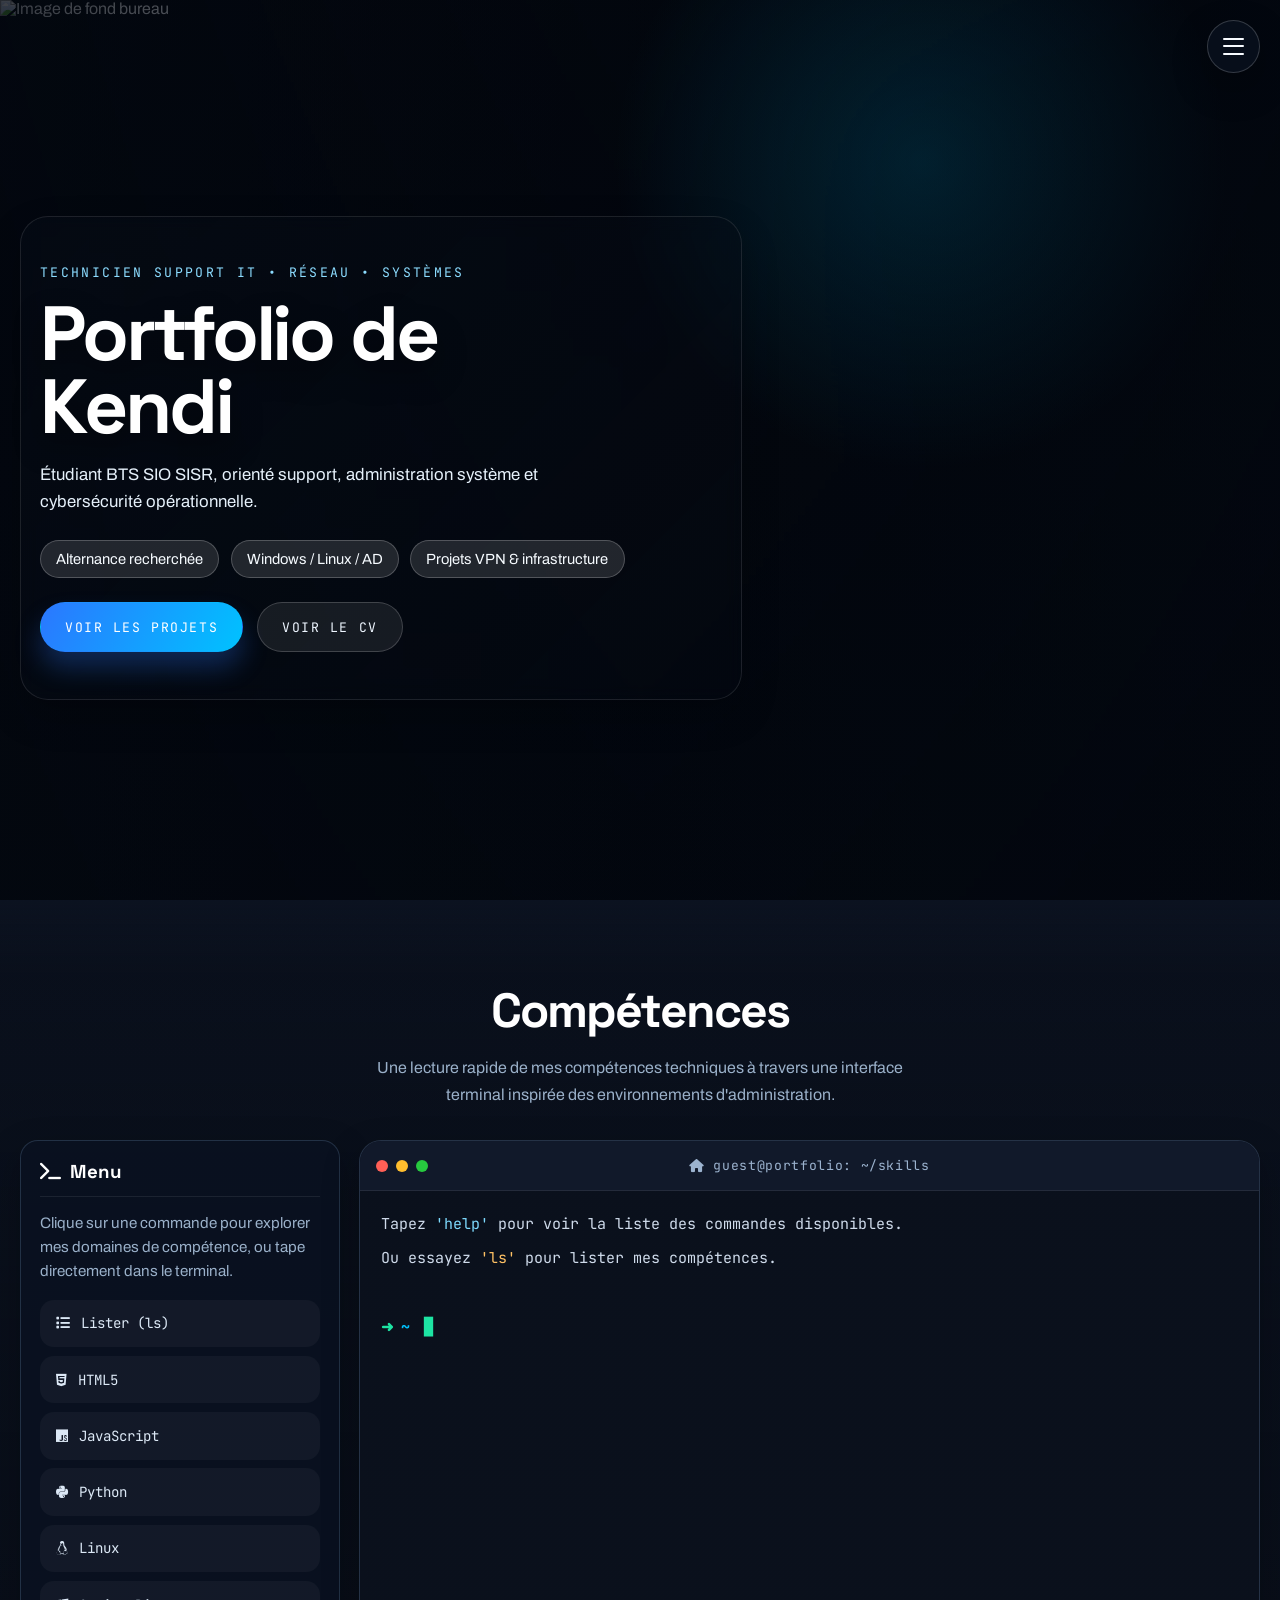
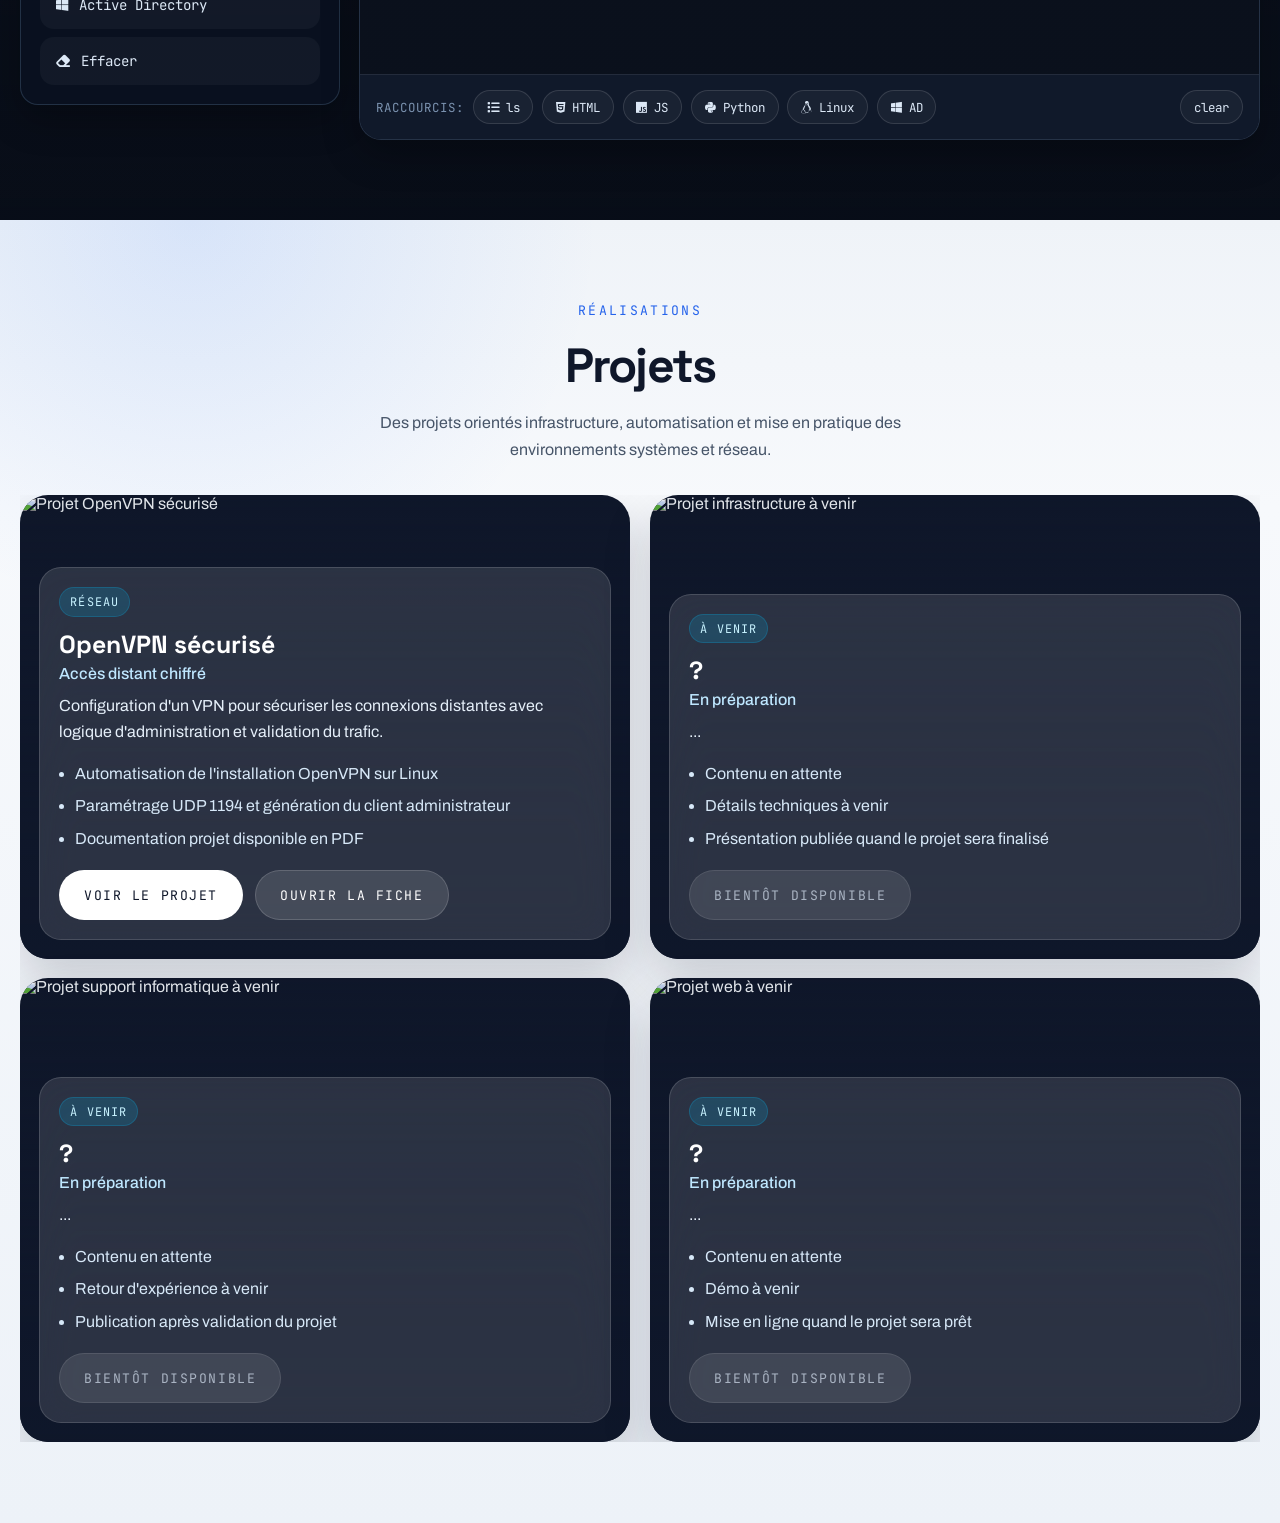
==== commit 19d00e28: "khj" ====
--- a/index.html
+++ b/index.html
@@ -187,7 +187,7 @@
                             <span class="project-badge">À venir</span>
                             <h2> ?</h2>
                             <h3>En préparation</h3>
-                            <p>Un futur projet orienté systèmes et services réseau sera ajouté ici dès qu'il sera suffisamment avancé pour être présenté proprement.</p>
+                            <p>...</p>
                             <ul class="project-points">
                                 <li>Contenu en attente</li>
                                 <li>Détails techniques à venir</li>
@@ -208,7 +208,7 @@
                             <span class="project-badge">À venir</span>
                             <h2> ?</h2>
                             <h3>En préparation</h3>
-                            <p>Cette carte accueillera un projet de support ou d'automatisation lorsque je disposerai d'un cas concret assez solide pour le documenter.</p>
+                            <p>...</p>
                             <ul class="project-points">
                                 <li>Contenu en attente</li>
                                 <li>Retour d'expérience à venir</li>
@@ -229,7 +229,7 @@
                             <span class="project-badge">À venir</span>
                             <h2> ?</h2>
                             <h3>En préparation</h3>
-                            <p>Un prochain projet orienté développement web sera présenté ici quand il aura un périmètre clair, des objectifs définis et un résultat montrable.</p>
+                            <p>...</p>
                             <ul class="project-points">
                                 <li>Contenu en attente</li>
                                 <li>Démo à venir</li>
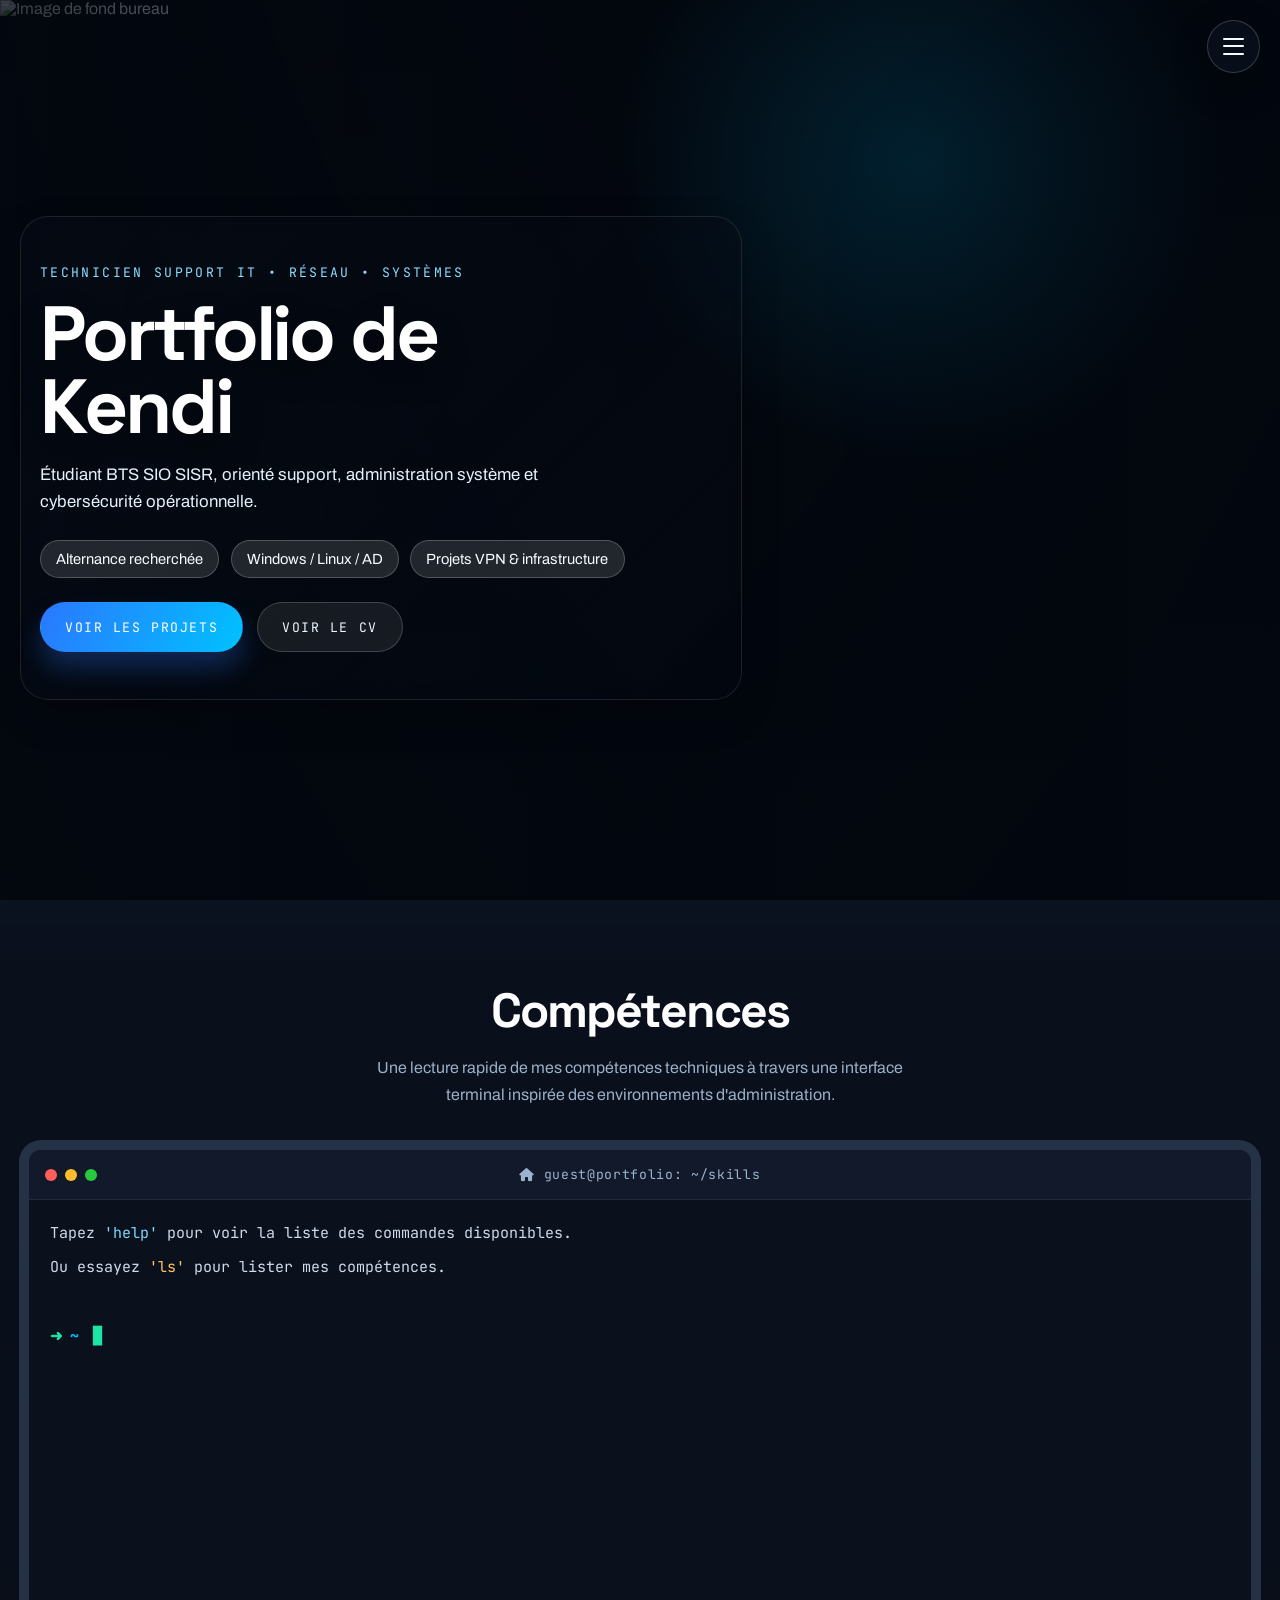
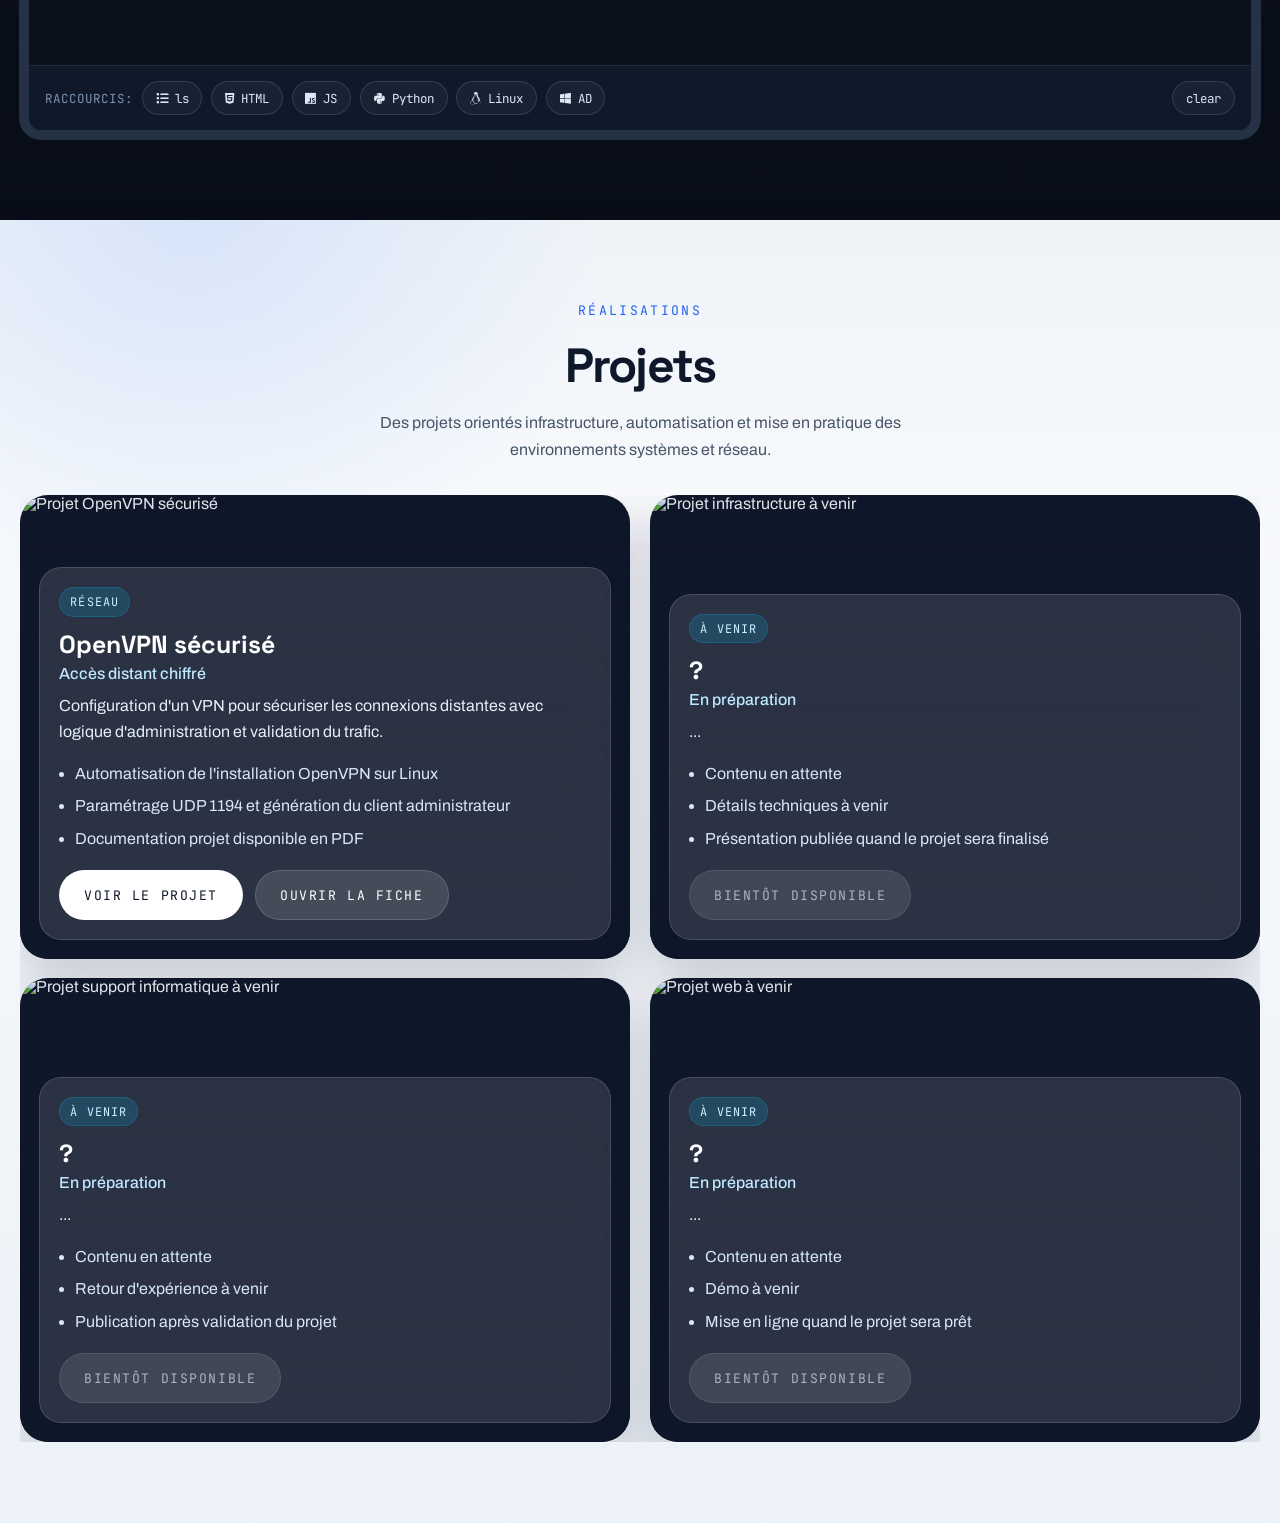
==== commit 1595e11a: "terminal V2" ====
--- a/index.html
+++ b/index.html
@@ -79,21 +79,7 @@
                 <p>Une lecture rapide de mes compétences techniques à travers une interface terminal inspirée des environnements d'administration.</p>
             </div>
 
-            <div class="terminal-container">
-                <div class="terminal-sidebar" data-animation="haut">
-                    <h3><i class="fas fa-terminal"></i> Menu</h3>
-                    <p class="sidebar-hint">Clique sur une commande pour explorer mes domaines de compétence, ou tape directement dans le terminal.</p>
-                    <ul class="command-list">
-                        <li onclick="runCommand('ls')"><i class="fas fa-list"></i> Lister (ls)</li>
-                        <li onclick="runCommand('cat html.md')"><i class="fab fa-html5"></i> HTML5</li>
-                        <li onclick="runCommand('node script.js')"><i class="fab fa-js"></i> JavaScript</li>
-                        <li onclick="runCommand('python main.py')"><i class="fab fa-python"></i> Python</li>
-                        <li onclick="runCommand('cat linux.txt')"><i class="fab fa-linux"></i> Linux</li>
-                        <li onclick="runCommand('active directory')"><i class="fab fa-windows"></i> Active Directory
-                        </li>
-                        <li onclick="runCommand('clear')"><i class="fas fa-eraser"></i> Effacer</li>
-                    </ul>
-                </div>
+            
 
                 <div class="terminal-window" onclick="focusTerminal()" data-animation="haut">
                     <div class="terminal-bar">
--- a/assets/css/style.css
+++ b/assets/css/style.css
@@ -491,10 +491,10 @@
     gap: 1.2rem;
 }
 
-.terminal-sidebar,
+
 .terminal-window {
-    border: 1px solid var(--border);
-    box-shadow: var(--shadow-md);
+    border: 10px solid var(--border);
+    
 }
 
 .terminal-sidebar {
@@ -549,7 +549,7 @@
 }
 
 .terminal-window {
-    overflow: hidden;
+    overflow:auto ;
     border-radius: 22px;
     background: #0c1220;
     display: flex;
@@ -1016,7 +1016,7 @@
     }
 
     .terminal-window {
-        min-height: 500px;
+        min-height: 200px;
     }
 
     .terminal-footer {
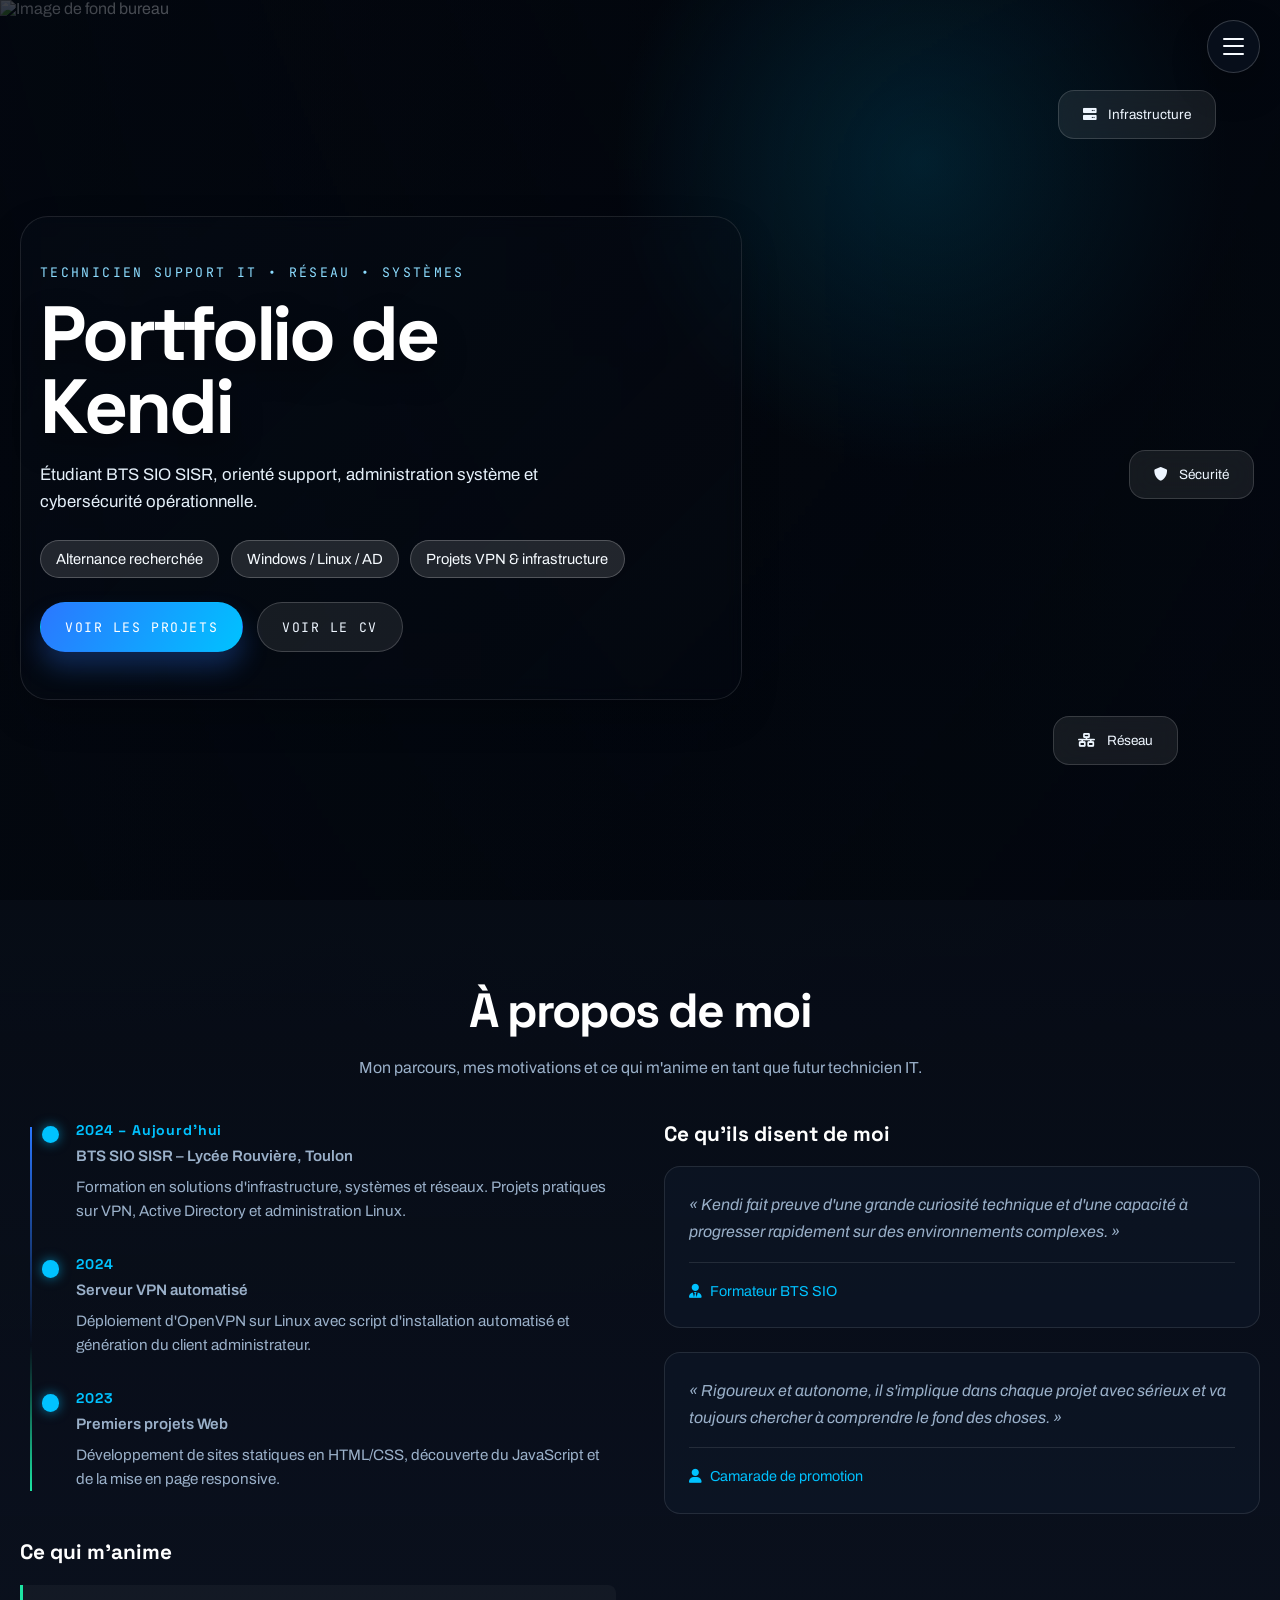
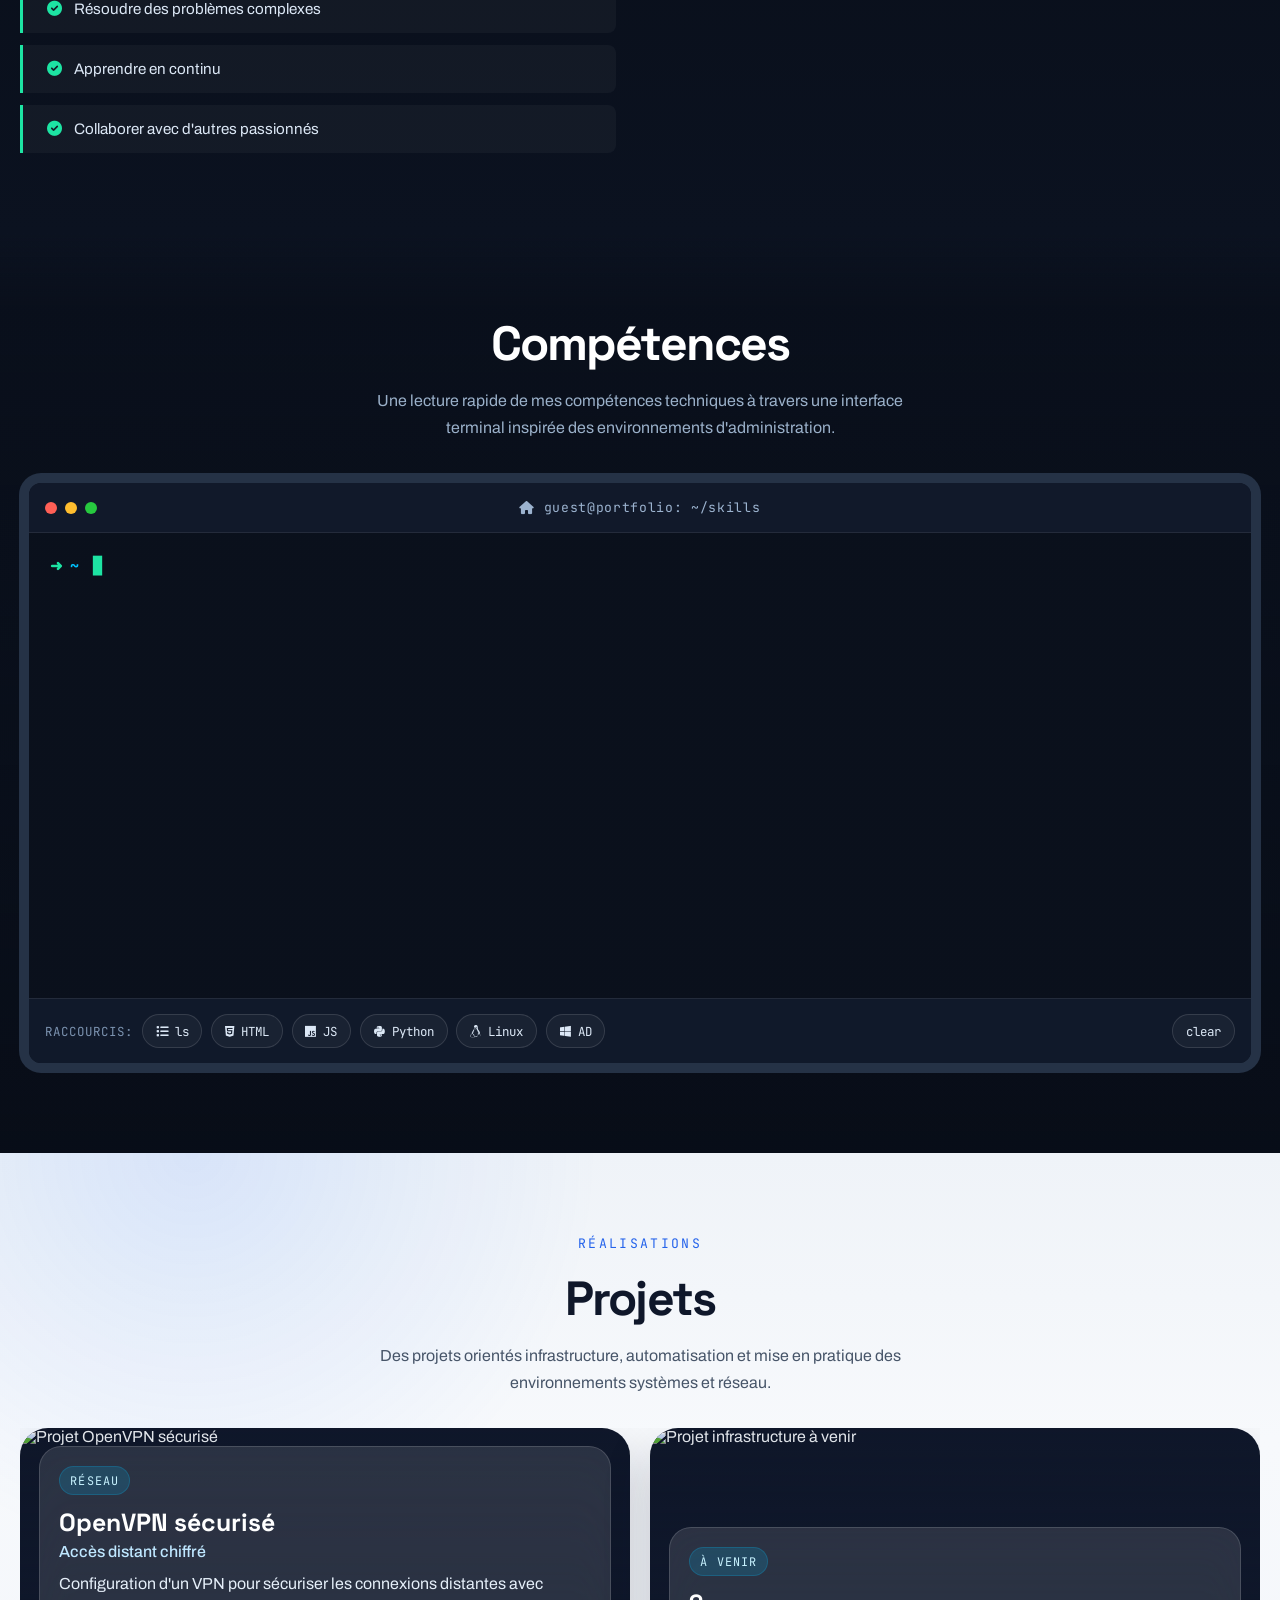
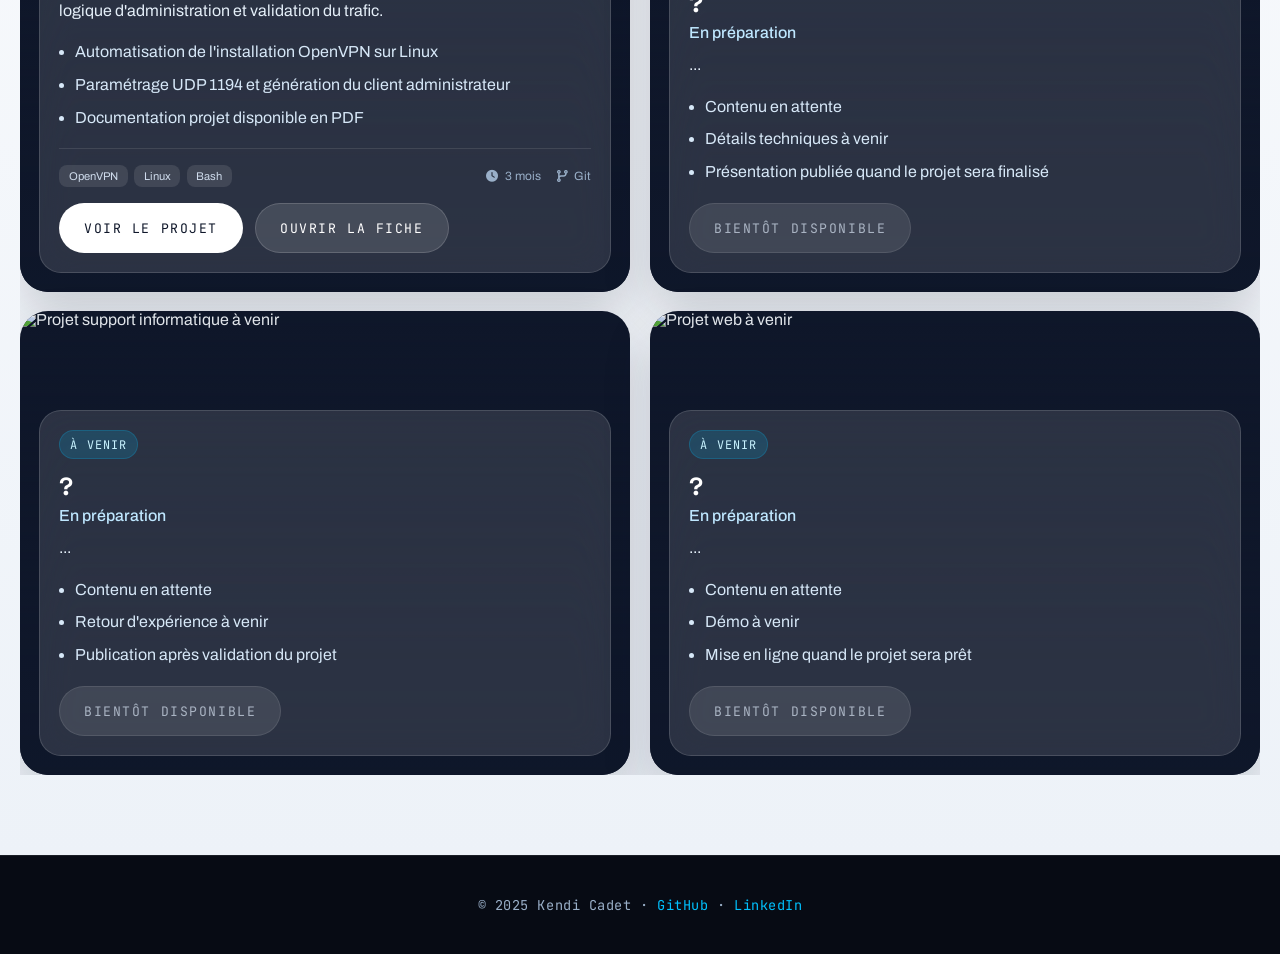
==== commit 13765ab1: "Ajustement" ====
--- a/index.html
+++ b/index.html
@@ -11,6 +11,13 @@
     <link rel="icon" type="image/png" sizes="32x32" href="assets/images/favicon-32x32.png">
     <link rel="icon" type="image/png" sizes="16x16" href="assets/images/favicon-16x16.png">
     <link rel="manifest" href="assets/images/site.webmanifest">
+    <link rel="preconnect" href="https://fonts.googleapis.com">
+    <link rel="preconnect" href="https://fonts.gstatic.com" crossorigin>
+    <meta property="og:title" content="Portfolio - Kendi Cadet">
+    <meta property="og:description" content="Portfolio de Kendi Cadet, Technicien Support IT et administrateur réseau (BTS SIO SISR).">
+    <meta property="og:type" content="website">
+    <meta property="og:url" content="https://kendi021.github.io/">
+    <meta name="twitter:card" content="summary">
     <link rel="stylesheet" href="./assets/css/style.css">
     <link rel="stylesheet" href="./assets/css/proprieties.css">
     <link rel="stylesheet" href="./assets/css/KeyFrames.css">
@@ -27,7 +34,8 @@
     </div>
 
     <div class="container">
-        <div class="menu-burger" id="fermer-menu" role="button" tabindex="0" aria-label="Ouvrir ou fermer le menu" aria-expanded="false">
+        <div class="menu-burger" id="fermer-menu" role="button" tabindex="0" aria-label="Ouvrir ou fermer le menu"
+            aria-expanded="false">
             <div class="ligne" id="ligne1"></div>
             <div class="ligne" id="ligne2"></div>
             <div class="ligne" id="ligne3"></div>
@@ -36,12 +44,27 @@
 
         <header>
             <div class="conteneur-image">
-                <img src="./assets/images/backgroundimg.jpg" alt="Image de fond bureau">
+                <img src="./assets/images/backgroundimg.jpg" alt="Image de fond bureau" fetchpriority="high" decoding="async">
+            </div>
+            <div class="hero-visuals">
+                <div class="floating-badge" style="right: 5%; top: 10%;">
+                    <i class="fas fa-server"></i>
+                    <span>Infrastructure</span>
+                </div>
+                <div class="floating-badge" style="right: 2%; top: 50%;">
+                    <i class="fas fa-shield-alt"></i>
+                    <span>Sécurité</span>
+                </div>
+                <div class="floating-badge" style="right: 8%; bottom: 15%;">
+                    <i class="fas fa-network-wired"></i>
+                    <span>Réseau</span>
+                </div>
             </div>
             <div class="banniere">
                 <p class="hero-kicker">Technicien Support IT • Réseau • Systèmes</p>
                 <h1>Portfolio de Kendi</h1>
-                <p class="hero-subtitle">Étudiant BTS SIO SISR, orienté support, administration système et cybersécurité opérationnelle.</p>
+                <p class="hero-subtitle">Étudiant BTS SIO SISR, orienté support, administration système et cybersécurité
+                    opérationnelle.</p>
                 <div class="hero-highlights" aria-label="Points clés du profil">
                     <span class="hero-chip">Alternance recherchée</span>
                     <span class="hero-chip">Windows / Linux / AD</span>
@@ -59,6 +82,7 @@
                 <p class="menu-intro">Navigation rapide</p>
                 <ul class="menu">
                     <li class="element-menu"><a href="#" class="lien-menu">Accueil</a></li>
+                    <li class="element-menu"><a href="#a-propos" class="lien-menu">À propos</a></li>
                     <li class="element-menu"><a href="#competences" class="lien-menu">Compétences</a></li>
                     <li class="element-menu"><a href="#projets" class="lien-menu">Projets</a></li>
                     <li class="element-menu"><a href="./cv-professionnel.html" class="lien-menu"><i
@@ -68,194 +92,277 @@
             <div class="reseaux-sociaux">
                 <a href="https://github.com/Kendi021" target="_blank" rel="noopener noreferrer" aria-label="GitHub"><i
                         class="fab fa-github"></i></a>
-                <a href="https://www.linkedin.com/in/kendi-cadet" target="_blank" rel="noopener noreferrer" aria-label="LinkedIn"><i
-                        class="fab fa-linkedin-in"></i></a>
+                <a href="https://www.linkedin.com/in/kendi-cadet" target="_blank" rel="noopener noreferrer"
+                    aria-label="LinkedIn"><i class="fab fa-linkedin-in"></i></a>
             </div>
         </aside>
+
+        <main id="contenu-principal">
+        <section class="section-a-propos" id="a-propos">
+            <div class="entete-section-terminal" data-animation="haut">
+                <h2>À propos de moi</h2>
+                <p>Mon parcours, mes motivations et ce qui m'anime en tant que futur technicien IT.</p>
+            </div>
+
+            <div class="propos-container">
+                <div class="propos-content" data-animation="gauche">
+                    <div class="timeline">
+                        <div class="timeline-item">
+                            <h3>2024 – Aujourd'hui</h3>
+                            <p class="timeline-role">BTS SIO SISR – Lycée Rouvière, Toulon</p>
+                            <p>Formation en solutions d'infrastructure, systèmes et réseaux. Projets pratiques sur VPN, Active Directory et administration Linux.</p>
+                        </div>
+                        <div class="timeline-item">
+                            <h3>2024</h3>
+                            <p class="timeline-role">Serveur VPN automatisé</p>
+                            <p>Déploiement d'OpenVPN sur Linux avec script d'installation automatisé et génération du client administrateur.</p>
+                        </div>
+                        <div class="timeline-item">
+                            <h3>2023</h3>
+                            <p class="timeline-role">Premiers projets Web</p>
+                            <p>Développement de sites statiques en HTML/CSS, découverte du JavaScript et de la mise en page responsive.</p>
+                        </div>
+                    </div>
+
+                    <div class="motivations">
+                        <h3>Ce qui m'anime</h3>
+                        <ul class="values-list">
+                            <li><i class="fas fa-check-circle" aria-hidden="true"></i> Résoudre des problèmes complexes</li>
+                            <li><i class="fas fa-check-circle" aria-hidden="true"></i> Apprendre en continu</li>
+                            <li><i class="fas fa-check-circle" aria-hidden="true"></i> Collaborer avec d'autres passionnés</li>
+                        </ul>
+                    </div>
+                </div>
+
+                <div class="testimonials" data-animation="droite">
+                    <h3>Ce qu'ils disent de moi</h3>
+                    <div class="testimonial-grid">
+                        <div class="testimonial-card">
+                            <p>« Kendi fait preuve d'une grande curiosité technique et d'une capacité à progresser rapidement sur des environnements complexes. »</p>
+                            <cite><i class="fas fa-user-tie" aria-hidden="true"></i> Formateur BTS SIO</cite>
+                        </div>
+                        <div class="testimonial-card">
+                            <p>« Rigoureux et autonome, il s'implique dans chaque projet avec sérieux et va toujours chercher à comprendre le fond des choses. »</p>
+                            <cite><i class="fas fa-user" aria-hidden="true"></i> Camarade de promotion</cite>
+                        </div>
+                    </div>
+                </div>
+            </div>
+        </section>
 
         <section class="section-competences" id="competences">
             <div class="entete-section-terminal" data-animation="haut">
-                <h1>Compétences</h1>
-                <p>Une lecture rapide de mes compétences techniques à travers une interface terminal inspirée des environnements d'administration.</p>
-            </div>
-
-            
-
-                <div class="terminal-window" onclick="focusTerminal()" data-animation="haut">
-                    <div class="terminal-bar">
-                        <div class="buttons">
-                            <div class="circle red"></div>
-                            <div class="circle yellow"></div>
-                            <div class="circle green"></div>
-                        </div>
-                        <div class="title"><i class="fas fa-home"></i> guest@portfolio: ~/skills</div>
-                    </div>
-
-                    <div class="terminal-screen">
-                        <div id="terminal-output">
-                            <div class="line">
-                                <span class="text-muted">Tapez <span class="cyan">'help'</span> pour voir la liste des
-                                    commandes disponibles.</span>
+                <h2>Compétences</h2>
+                <p>Une lecture rapide de mes compétences techniques à travers une interface terminal inspirée des
+                    environnements d'administration.</p>
+            </div>
+
+
+
+            <div class="terminal-window" role="application" aria-label="Terminal de compétences interactif" onclick="focusTerminal()" data-animation="haut">
+                <div class="terminal-bar" role="toolbar">
+                    <div class="buttons">
+                        <div class="circle red"></div>
+                        <div class="circle yellow"></div>
+                        <div class="circle green"></div>
+                    </div>
+                    <div class="title"><i class="fas fa-home"></i> guest@portfolio: ~/skills</div>
+                </div>
+
+                <div class="terminal-screen" 
+                     tabindex="0" 
+                     role="textbox" 
+                     aria-multiline="true"
+                     aria-label="Sortie du terminal">
+                    <div id="terminal-output" aria-live="polite" aria-atomic="false"></div>
+                    
+                    <div class="input-line">
+                        <span class="prompt-arrow" aria-hidden="true">➜</span>
+                        <span class="prompt-path" aria-hidden="true">~</span>
+                        <span id="visible-input" aria-hidden="true"></span>
+                        <span class="cursor-block" aria-hidden="true">█</span>
+                    </div>
+                    
+                    <input type="text" 
+                           id="hidden-input" 
+                           autocomplete="off" 
+                           spellcheck="false"
+                           aria-label="Commande terminal" />
+                </div>
+
+                <div class="terminal-footer" role="toolbar" aria-label="Raccourcis de commandes">
+                    <span class="footer-label">RACCOURCIS:</span>
+                    <button type="button" onclick="runCommand('ls')" class="footer-btn" aria-label="Lister les compétences"><i class="fas fa-list"></i>
+                        ls</button>
+                    <button type="button" onclick="runCommand('cat html.md')" class="footer-btn" aria-label="Voir compétences HTML"><i
+                            class="fab fa-html5"></i> HTML</button>
+                    <button type="button" onclick="runCommand('node script.js')" class="footer-btn" aria-label="Voir compétences JavaScript"><i
+                            class="fab fa-js"></i> JS</button>
+                    <button type="button" onclick="runCommand('python main.py')" class="footer-btn" aria-label="Voir compétences Python"><i
+                            class="fab fa-python"></i> Python</button>
+                    <button type="button" onclick="runCommand('cat linux.txt')" class="footer-btn" aria-label="Voir compétences Linux"><i
+                            class="fab fa-linux"></i> Linux</button>
+                    <button type="button" onclick="runCommand('active directory')" class="footer-btn" aria-label="Voir compétences Active Directory"><i
+                            class="fab fa-windows"></i> AD</button>
+                    <span class="spacer"></span>
+                    <button type="button" onclick="runCommand('clear')" class="clear-btn" aria-label="Effacer l'écran">clear</button>
+                </div>
+            </div>
+    </div>
+    </section>
+
+    <section class="section-projets" id="projets">
+        <div class="entete-projets">
+            <div class="section-heading-block">
+                <p class="section-kicker">Réalisations</p>
+                <h2>Projets</h2>
+                <p>Des projets orientés infrastructure, automatisation et mise en pratique des environnements systèmes
+                    et réseau.</p>
+            </div>
+        </div>
+        <div class="cartes-projets">
+            <div class="carte" data-animation="haut">
+                <div class="wrapper-img-carte">
+                    <img src="./media/proj1.jpg" alt="Projet OpenVPN sécurisé" loading="lazy">
+                </div>
+                <div class="carte-overlay">
+                    <div class="info-carte">
+                        <span class="project-badge">Réseau</span>
+                        <h3>OpenVPN sécurisé</h3>
+                        <h4>Accès distant chiffré</h4>
+                        <p>Configuration d'un VPN pour sécuriser les connexions distantes avec logique d'administration
+                            et validation du trafic.</p>
+                        <ul class="project-points">
+                            <li>Automatisation de l'installation OpenVPN sur Linux</li>
+                            <li>Paramétrage UDP 1194 et génération du client administrateur</li>
+                            <li>Documentation projet disponible en PDF</li>
+                        </ul>
+                        <div class="project-meta">
+                            <div class="tech-stack">
+                                <span class="tech-badge">OpenVPN</span>
+                                <span class="tech-badge">Linux</span>
+                                <span class="tech-badge">Bash</span>
                             </div>
-                            <div class="line">
-                                <span class="text-muted">Ou essayez <span class="orange">'ls'</span> pour lister mes
-                                    compétences.</span>
+                            <div class="impact-metrics">
+                                <span class="metric"><i class="fas fa-clock"></i> 3 mois</span>
+                                <span class="metric"><i class="fas fa-code-branch"></i> Git</span>
                             </div>
-                            <div class="line"><br></div>
-                        </div>
-
-                        <div class="input-line">
-                            <span class="prompt-arrow">➜</span> <span class="prompt-path">~</span>
-                            <span id="visible-input"></span><span class="cursor-block">█</span>
-                        </div>
-
-                        <input type="text" id="hidden-input" autocomplete="off" spellcheck="false">
-                    </div>
-
-                    <div class="terminal-footer">
-                        <span class="footer-label">RACCOURCIS:</span>
-                        <button type="button" onclick="runCommand('ls')" class="footer-btn"><i
-                                class="fas fa-list"></i> ls</button>
-                        <button type="button" onclick="runCommand('cat html.md')" class="footer-btn"><i
-                                class="fab fa-html5"></i> HTML</button>
-                        <button type="button" onclick="runCommand('node script.js')" class="footer-btn"><i
-                                class="fab fa-js"></i> JS</button>
-                        <button type="button" onclick="runCommand('python main.py')" class="footer-btn"><i
-                                class="fab fa-python"></i> Python</button>
-                        <button type="button" onclick="runCommand('cat linux.txt')" class="footer-btn"><i
-                                class="fab fa-linux"></i> Linux</button>
-                        <button type="button" onclick="runCommand('active directory')" class="footer-btn"><i
-                                class="fab fa-windows"></i> AD</button>
-                        <span class="spacer"></span>
-                        <span class="clear-btn" onclick="runCommand('clear')">clear</span>
-                    </div>
-                </div>
-            </div>
-        </section>
-
-        <section class="section-projets" id="projets">
-            <div class="entete-projets">
-                <div class="section-heading-block">
-                    <p class="section-kicker">Réalisations</p>
-                    <h1>Projets</h1>
-                    <p>Des projets orientés infrastructure, automatisation et mise en pratique des environnements systèmes et réseau.</p>
-                </div>
-            </div>
-            <div class="cartes-projets">
-                <div class="carte" data-animation="haut">
-                    <div class="wrapper-img-carte">
-                        <img src="./media/proj1.jpg" alt="Projet OpenVPN sécurisé">
-                    </div>
-                    <div class="carte-overlay">
-                        <div class="info-carte">
-                            <span class="project-badge">Réseau</span>
-                            <h2>OpenVPN sécurisé</h2>
-                            <h3>Accès distant chiffré</h3>
-                            <p>Configuration d'un VPN pour sécuriser les connexions distantes avec logique d'administration et validation du trafic.</p>
-                            <ul class="project-points">
-                                <li>Automatisation de l'installation OpenVPN sur Linux</li>
-                                <li>Paramétrage UDP 1194 et génération du client administrateur</li>
-                                <li>Documentation projet disponible en PDF</li>
-                            </ul>
-                            <div class="project-actions">
-                                <button class="bouton-voir" onclick="ouvrirModale('vpnModal')">Voir le projet</button>
-                                <a class="bouton-voir bouton-voir-secondaire" href="./docs/Fiche_Projet_VPN_OpenVPN.pdf" target="_blank" rel="noopener noreferrer">Ouvrir la fiche</a>
-                            </div>
-                        </div>
-                    </div>
-                </div>
-                <div class="carte" data-animation="haut">
-                    <div class="wrapper-img-carte">
-                        <img src="./media/proj2.jpg" alt="Projet infrastructure à venir">
-                    </div>
-                    <div class="carte-overlay">
-                        <div class="info-carte">
-                            <span class="project-badge">À venir</span>
-                            <h2> ?</h2>
-                            <h3>En préparation</h3>
-                            <p>...</p>
-                            <ul class="project-points">
-                                <li>Contenu en attente</li>
-                                <li>Détails techniques à venir</li>
-                                <li>Présentation publiée quand le projet sera finalisé</li>
-                            </ul>
-                            <div class="project-actions">
-                                <button class="bouton-voir" type="button" disabled>Bientôt disponible</button>
-                            </div>
-                        </div>
-                    </div>
-                </div>
-                <div class="carte" data-animation="haut">
-                    <div class="wrapper-img-carte">
-                        <img src="./media/proj3.jpg" alt="Projet support informatique à venir">
-                    </div>
-                    <div class="carte-overlay">
-                        <div class="info-carte">
-                            <span class="project-badge">À venir</span>
-                            <h2> ?</h2>
-                            <h3>En préparation</h3>
-                            <p>...</p>
-                            <ul class="project-points">
-                                <li>Contenu en attente</li>
-                                <li>Retour d'expérience à venir</li>
-                                <li>Publication après validation du projet</li>
-                            </ul>
-                            <div class="project-actions">
-                                <button class="bouton-voir" type="button" disabled>Bientôt disponible</button>
-                            </div>
-                        </div>
-                    </div>
-                </div>
-                <div class="carte" data-animation="haut">
-                    <div class="wrapper-img-carte">
-                        <img src="./media/proj4.jpg" alt="Projet web à venir">
-                    </div>
-                    <div class="carte-overlay">
-                        <div class="info-carte">
-                            <span class="project-badge">À venir</span>
-                            <h2> ?</h2>
-                            <h3>En préparation</h3>
-                            <p>...</p>
-                            <ul class="project-points">
-                                <li>Contenu en attente</li>
-                                <li>Démo à venir</li>
-                                <li>Mise en ligne quand le projet sera prêt</li>
-                            </ul>
-                            <div class="project-actions">
-                                <button class="bouton-voir" type="button" disabled>Bientôt disponible</button>
-                            </div>
-                        </div>
-                    </div>
-                </div>
-            </div>
-        </section>
-
-        <div id="vpnModal" class="modale">
-            <div class="contenu-modale">
-                <span class="fermer-modale" onclick="fermerModale('vpnModal')">&times;</span>
-                <div class="project-modal-body">
-                    <div class="project-modal-copy">
-                        <span class="project-badge">Réseau</span>
-                        <h2>Projet OpenVPN sécurisé</h2>
-                        <p>Projet pédagogique centré sur la mise en place d'un accès distant sécurisé. L'objectif était de déployer un serveur VPN, standardiser l'installation et produire une configuration réutilisable.</p>
-                        <ul class="modal-points">
-                            <li>Script shell d'installation automatique basé sur le projet angristan/openvpn-install.</li>
-                            <li>Paramètres définis pour un déploiement cohérent: protocole UDP, port 1194, client administrateur et configuration non interactive.</li>
-                            <li>Production d'une fiche projet PDF et d'un script prêt à rejouer pour faciliter la démonstration.</li>
-                        </ul>
-                        <div class="project-links">
-                            <a class="bouton-voir" href="./docs/Fiche_Projet_VPN_OpenVPN.pdf" target="_blank" rel="noopener noreferrer">Ouvrir la fiche PDF</a>
-                            <a class="bouton-voir bouton-voir-secondaire" href="./docs/auto-vpn.sh.txt" target="_blank" rel="noopener noreferrer">Voir le script</a>
-                        </div>
-                    </div>
-                    <iframe src="./docs/Fiche_Projet_VPN_OpenVPN.pdf" width="100%" height="600">
-                        <p>Votre navigateur ne supporte pas l'affichage des PDF.
-                            <a href="./docs/Fiche_Projet_VPN_OpenVPN.pdf">Cliquez ici pour télécharger le PDF</a>
-                        </p>
-                    </iframe>
-                </div>
-            </div>
-        </div>
+                        </div>
+                        <div class="project-actions">
+                            <button class="bouton-voir" onclick="ouvrirModale('vpnModal')">Voir le projet</button>
+                            <a class="bouton-voir bouton-voir-secondaire" href="./docs/Fiche_Projet_VPN_OpenVPN.pdf"
+                                target="_blank" rel="noopener noreferrer">Ouvrir la fiche</a>
+                        </div>
+                    </div>
+                </div>
+            </div>
+            <div class="carte" data-animation="haut">
+                <div class="wrapper-img-carte">
+                    <img src="./media/proj2.jpg" alt="Projet infrastructure à venir" loading="lazy">
+                </div>
+                <div class="carte-overlay">
+                    <div class="info-carte">
+                        <span class="project-badge">À venir</span>
+                        <h3> ?</h3>
+                        <h4>En préparation</h4>
+                        <p>...</p>
+                        <ul class="project-points">
+                            <li>Contenu en attente</li>
+                            <li>Détails techniques à venir</li>
+                            <li>Présentation publiée quand le projet sera finalisé</li>
+                        </ul>
+                        <div class="project-actions">
+                            <button class="bouton-voir" type="button" disabled>Bientôt disponible</button>
+                        </div>
+                    </div>
+                </div>
+            </div>
+            <div class="carte" data-animation="haut">
+                <div class="wrapper-img-carte">
+                    <img src="./media/proj3.jpg" alt="Projet support informatique à venir" loading="lazy">
+                </div>
+                <div class="carte-overlay">
+                    <div class="info-carte">
+                        <span class="project-badge">À venir</span>
+                        <h3> ?</h3>
+                        <h4>En préparation</h4>
+                        <p>...</p>
+                        <ul class="project-points">
+                            <li>Contenu en attente</li>
+                            <li>Retour d'expérience à venir</li>
+                            <li>Publication après validation du projet</li>
+                        </ul>
+                        <div class="project-actions">
+                            <button class="bouton-voir" type="button" disabled>Bientôt disponible</button>
+                        </div>
+                    </div>
+                </div>
+            </div>
+            <div class="carte" data-animation="haut">
+                <div class="wrapper-img-carte">
+                    <img src="./media/proj4.jpg" alt="Projet web à venir" loading="lazy">
+                </div>
+                <div class="carte-overlay">
+                    <div class="info-carte">
+                        <span class="project-badge">À venir</span>
+                        <h3> ?</h3>
+                        <h4>En préparation</h4>
+                        <p>...</p>
+                        <ul class="project-points">
+                            <li>Contenu en attente</li>
+                            <li>Démo à venir</li>
+                            <li>Mise en ligne quand le projet sera prêt</li>
+                        </ul>
+                        <div class="project-actions">
+                            <button class="bouton-voir" type="button" disabled>Bientôt disponible</button>
+                        </div>
+                    </div>
+                </div>
+            </div>
+        </div>
+    </section>
+
+        </main>
+
+        <footer class="site-footer" aria-label="Pied de page">
+            <p class="footer-copy">&copy; 2025 Kendi Cadet &middot;
+                <a href="https://github.com/Kendi021" target="_blank" rel="noopener noreferrer">GitHub</a> &middot;
+                <a href="https://www.linkedin.com/in/kendi-cadet" target="_blank" rel="noopener noreferrer">LinkedIn</a>
+            </p>
+        </footer>
+
+    <div id="vpnModal" class="modale" role="dialog" aria-modal="true" aria-labelledby="vpnModalTitle">
+        <div class="contenu-modale">
+            <button class="fermer-modale" onclick="fermerModale('vpnModal')" aria-label="Fermer la modale">&times;</button>
+            <div class="project-modal-body">
+                <div class="project-modal-copy">
+                    <span class="project-badge">Réseau</span>
+                    <h3 id="vpnModalTitle">Projet OpenVPN sécurisé</h3>
+                    <p>Projet pédagogique centré sur la mise en place d'un accès distant sécurisé. L'objectif était de
+                        déployer un serveur VPN, standardiser l'installation et produire une configuration réutilisable.
+                    </p>
+                    <ul class="modal-points">
+                        <li>Script shell d'installation automatique basé sur le projet angristan/openvpn-install.</li>
+                        <li>Paramètres définis pour un déploiement cohérent: protocole UDP, port 1194, client
+                            administrateur et configuration non interactive.</li>
+                        <li>Production d'une fiche projet PDF et d'un script prêt à rejouer pour faciliter la
+                            démonstration.</li>
+                    </ul>
+                    <div class="project-links">
+                        <a class="bouton-voir" href="./docs/Fiche_Projet_VPN_OpenVPN.pdf" target="_blank"
+                            rel="noopener noreferrer">Ouvrir la fiche PDF</a>
+                        <a class="bouton-voir bouton-voir-secondaire" href="./docs/auto-vpn.sh.txt" target="_blank"
+                            rel="noopener noreferrer">Voir le script</a>
+                    </div>
+                </div>
+                <iframe src="./docs/Fiche_Projet_VPN_OpenVPN.pdf" width="100%" height="600" title="Fiche projet VPN OpenVPN">
+                    <p>Votre navigateur ne supporte pas l'affichage des PDF.
+                        <a href="./docs/Fiche_Projet_VPN_OpenVPN.pdf">Cliquez ici pour télécharger le PDF</a>
+                    </p>
+                </iframe>
+            </div>
+        </div>
+    </div>
 
 
     </div>
--- a/assets/css/style.css
+++ b/assets/css/style.css
@@ -256,7 +256,7 @@
     box-shadow: 0 16px 36px rgba(0, 0, 0, 0.22);
 }
 
-.banniere > * {
+.banniere>* {
     position: relative;
     z-index: 1;
 }
@@ -355,6 +355,12 @@
 .info-carte .bouton-voir:focus-visible {
     transform: translateY(-2px);
     box-shadow: 0 18px 34px rgba(0, 0, 0, 0.25);
+}
+
+.bouton-personnalise:active,
+.bouton-secondaire:active,
+.info-carte .bouton-voir:active {
+    transform: scale(0.95);
 }
 
 .barre-laterale {
@@ -462,7 +468,9 @@
 }
 
 .entete-section-terminal h1,
-.section-heading-block h1 {
+.entete-section-terminal h2,
+.section-heading-block h1,
+.section-heading-block h2 {
     display: inline-block;
     font-family: 'Space Grotesk', sans-serif;
     font-size: clamp(2rem, 4vw, 3rem);
@@ -494,7 +502,7 @@
 
 .terminal-window {
     border: 10px solid var(--border);
-    
+
 }
 
 .terminal-sidebar {
@@ -549,7 +557,7 @@
 }
 
 .terminal-window {
-    overflow:auto ;
+    overflow: auto;
     border-radius: 22px;
     background: #0c1220;
     display: flex;
@@ -768,7 +776,8 @@
     color: #2563eb !important;
 }
 
-.section-heading-block h1 {
+.section-heading-block h1,
+.section-heading-block h2 {
     color: #0f172a;
 }
 
@@ -836,13 +845,13 @@
     text-transform: uppercase;
 }
 
-.info-carte h2 {
+.info-carte h3 {
     font-family: 'Space Grotesk', sans-serif;
     font-size: 1.55rem;
     margin-bottom: 0.3rem;
 }
 
-.info-carte h3 {
+.info-carte h4 {
     margin-bottom: 0.7rem;
     color: #bfe7ff;
     font-size: 1rem;
@@ -935,7 +944,7 @@
     color: #0f172a;
 }
 
-.project-modal-copy h2 {
+.project-modal-copy h3 {
     font-family: 'Space Grotesk', sans-serif;
     font-size: 1.9rem;
     margin-bottom: 0.75rem;
@@ -965,6 +974,10 @@
     font-size: 2rem;
     font-weight: 700;
     cursor: pointer;
+    background: none;
+    border: none;
+    padding: 0;
+    line-height: 1;
 }
 
 .fermer-modale:hover {
@@ -974,6 +987,247 @@
 iframe {
     border: none;
     border-radius: 12px;
+}
+
+.loading-spinner {
+    display: none;
+    width: 24px;
+    height: 24px;
+    border: 3px solid rgba(255, 255, 255, 0.1);
+    border-top-color: var(--accent-2);
+    border-radius: 50%;
+    animation: spin 0.8s linear infinite;
+}
+
+@keyframes spin {
+    to { transform: rotate(360deg); }
+}
+
+.hero-visuals {
+    position: absolute;
+    inset: 0;
+    pointer-events: none;
+    overflow: hidden;
+}
+
+.floating-badge {
+    position: absolute;
+    padding: 1rem 1.5rem;
+    background: rgba(255, 255, 255, 0.08);
+    border: 1px solid rgba(255, 255, 255, 0.15);
+    backdrop-filter: blur(12px);
+    border-radius: 16px;
+    display: flex;
+    align-items: center;
+    gap: 0.7rem;
+    font-size: 0.85rem;
+    color: #eef6ff;
+    animation: floatBadge 6s ease-in-out infinite;
+}
+
+.floating-badge:nth-child(1) { animation-delay: 0s; }
+.floating-badge:nth-child(2) { animation-delay: -2s; }
+.floating-badge:nth-child(3) { animation-delay: -4s; }
+
+@keyframes floatBadge {
+    0%, 100% { transform: translateY(0); }
+    50% { transform: translateY(-20px); }
+}
+
+/* Accessibilité: Focus visible pour tous les éléments interactifs */
+*:focus-visible {
+    outline: 2px solid var(--accent-2);
+    outline-offset: 2px;
+}
+
+/* Support des préférences d'accessibilité - Mouvement réduit */
+@media (prefers-reduced-motion: reduce) {
+    .floating-badge,
+    [data-animation],
+    .preloader__ring,
+    .loading-spinner {
+        animation-duration: 0.01ms !important;
+        animation-iteration-count: 1 !important;
+        transition-duration: 0.01ms !important;
+    }
+    
+    * {
+        animation-duration: 0.01ms !important;
+        animation-iteration-count: 1 !important;
+        transition-duration: 0.01ms !important;
+    }
+}
+
+.project-meta {
+    display: flex;
+    justify-content: space-between;
+    align-items: center;
+    padding-top: 1rem;
+    border-top: 1px solid rgba(255, 255, 255, 0.1);
+    margin: 1rem 0;
+    gap: 1rem;
+}
+
+.tech-stack {
+    display: flex;
+    gap: 0.4rem;
+    flex-wrap: wrap;
+}
+
+.tech-badge {
+    font-size: 0.7rem;
+    padding: 0.3rem 0.6rem;
+    background: rgba(255, 255, 255, 0.1);
+    border-radius: 8px;
+    color: #cfdbeb;
+    white-space: nowrap;
+}
+
+.impact-metrics {
+    display: flex;
+    gap: 1rem;
+}
+
+.metric {
+    font-size: 0.75rem;
+    color: var(--muted);
+    display: flex;
+    align-items: center;
+    gap: 0.4rem;
+    white-space: nowrap;
+}
+
+/* ===== Section À propos ===== */
+.section-a-propos {
+    position: relative;
+    padding: 5rem 1.2rem;
+    background: linear-gradient(180deg, rgba(7, 11, 20, 0.9) 0%, #0b1220 100%);
+}
+
+.propos-container {
+    width: min(100%, var(--max-width));
+    margin: 0 auto;
+    display: grid;
+    grid-template-columns: 1fr 1fr;
+    gap: 3rem;
+    margin-top: 2.5rem;
+}
+
+.timeline {
+    position: relative;
+    padding-left: 2rem;
+    margin-bottom: 3rem;
+}
+
+.timeline::before {
+    content: '';
+    position: absolute;
+    left: 0.6rem;
+    top: 0.4rem;
+    bottom: 0;
+    width: 2px;
+    background: linear-gradient(180deg, var(--accent) 0%, transparent 60%, var(--accent-3) 100%);
+}
+
+.timeline-item {
+    position: relative;
+    padding-left: 1.5rem;
+    margin-bottom: 2rem;
+}
+
+.timeline-item::before {
+    content: '';
+    position: absolute;
+    left: -0.65rem;
+    top: 0.3rem;
+    width: 1.1rem;
+    height: 1.1rem;
+    background: var(--accent-2);
+    border-radius: 50%;
+    box-shadow: 0 0 12px rgba(0, 194, 255, 0.6);
+}
+
+.timeline-item h3 {
+    font-family: 'Space Grotesk', sans-serif;
+    font-size: 0.88rem;
+    color: var(--accent-2);
+    letter-spacing: 0.06em;
+    margin-bottom: 0.3rem;
+}
+
+.timeline-role {
+    font-weight: 600;
+    color: #eef6ff;
+    margin-bottom: 0.4rem;
+}
+
+.timeline-item p {
+    color: var(--muted);
+    font-size: 0.95rem;
+    line-height: 1.6;
+}
+
+.motivations h3,
+.testimonials h3 {
+    font-family: 'Space Grotesk', sans-serif;
+    font-size: 1.3rem;
+    color: #ffffff;
+    margin-bottom: 1.2rem;
+}
+
+.values-list {
+    display: grid;
+    gap: 0.75rem;
+}
+
+.values-list li {
+    display: flex;
+    align-items: center;
+    gap: 0.75rem;
+    padding: 1rem 1.5rem;
+    background: rgba(255, 255, 255, 0.04);
+    border-left: 3px solid var(--accent-3);
+    border-radius: 0 8px 8px 0;
+    color: #dce8f6;
+    font-size: 0.95rem;
+}
+
+.values-list li i {
+    color: var(--accent-3);
+    flex-shrink: 0;
+}
+
+.testimonial-grid {
+    display: grid;
+    gap: 1.5rem;
+}
+
+.testimonial-card {
+    padding: 1.5rem;
+    background: rgba(14, 24, 40, 0.6);
+    border-radius: 16px;
+    border: 1px solid rgba(255, 255, 255, 0.1);
+    color: var(--muted);
+    line-height: 1.7;
+    font-style: italic;
+}
+
+.testimonial-card cite {
+    display: flex;
+    align-items: center;
+    gap: 0.5rem;
+    margin-top: 1rem;
+    padding-top: 1rem;
+    border-top: 1px solid rgba(255, 255, 255, 0.1);
+    color: var(--accent-2);
+    font-style: normal;
+    font-size: 0.9rem;
+}
+
+@media (max-width: 900px) {
+    .propos-container {
+        grid-template-columns: 1fr;
+    }
 }
 
 @media (max-width: 1100px) {
@@ -1025,6 +1279,7 @@
 }
 
 @media (max-width: 640px) {
+
     .section-competences,
     .section-projets {
         padding: 4rem 0.75rem;
@@ -1061,8 +1316,8 @@
         flex-direction: column;
     }
 
-    .project-actions > *,
-    .project-links > * {
+    .project-actions>*,
+    .project-links>* {
         width: 100%;
     }
 }
@@ -1083,3 +1338,28 @@
         scroll-behavior: auto !important;
     }
 }
+
+/* ===== Footer ===== */
+.site-footer {
+    padding: 2.5rem 1.25rem;
+    text-align: center;
+    background: #070b14;
+    border-top: 1px solid rgba(255, 255, 255, 0.08);
+}
+
+.footer-copy {
+    font-family: var(--font-tertiary);
+    font-size: 0.85rem;
+    color: var(--muted);
+    letter-spacing: 0.04em;
+}
+
+.footer-copy a {
+    color: var(--accent-2);
+    text-decoration: none;
+}
+
+.footer-copy a:hover,
+.footer-copy a:focus-visible {
+    text-decoration: underline;
+}
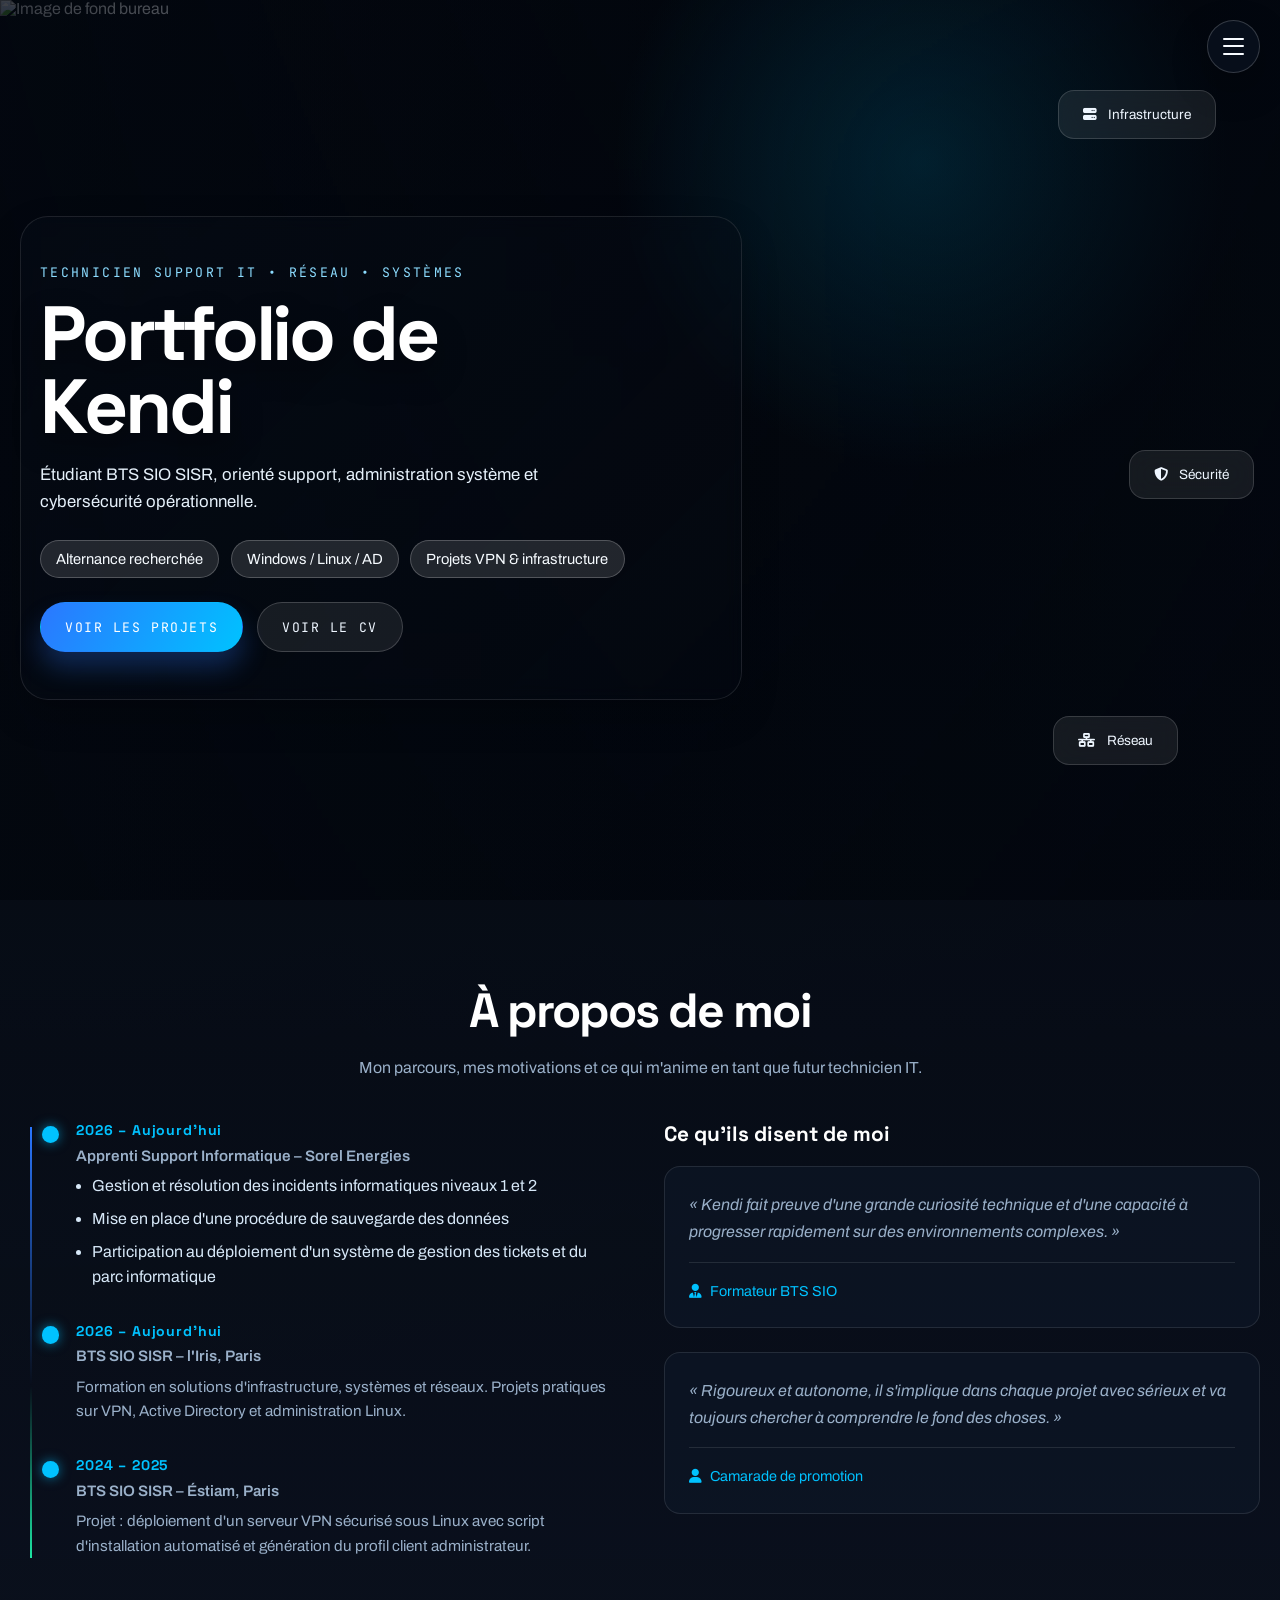
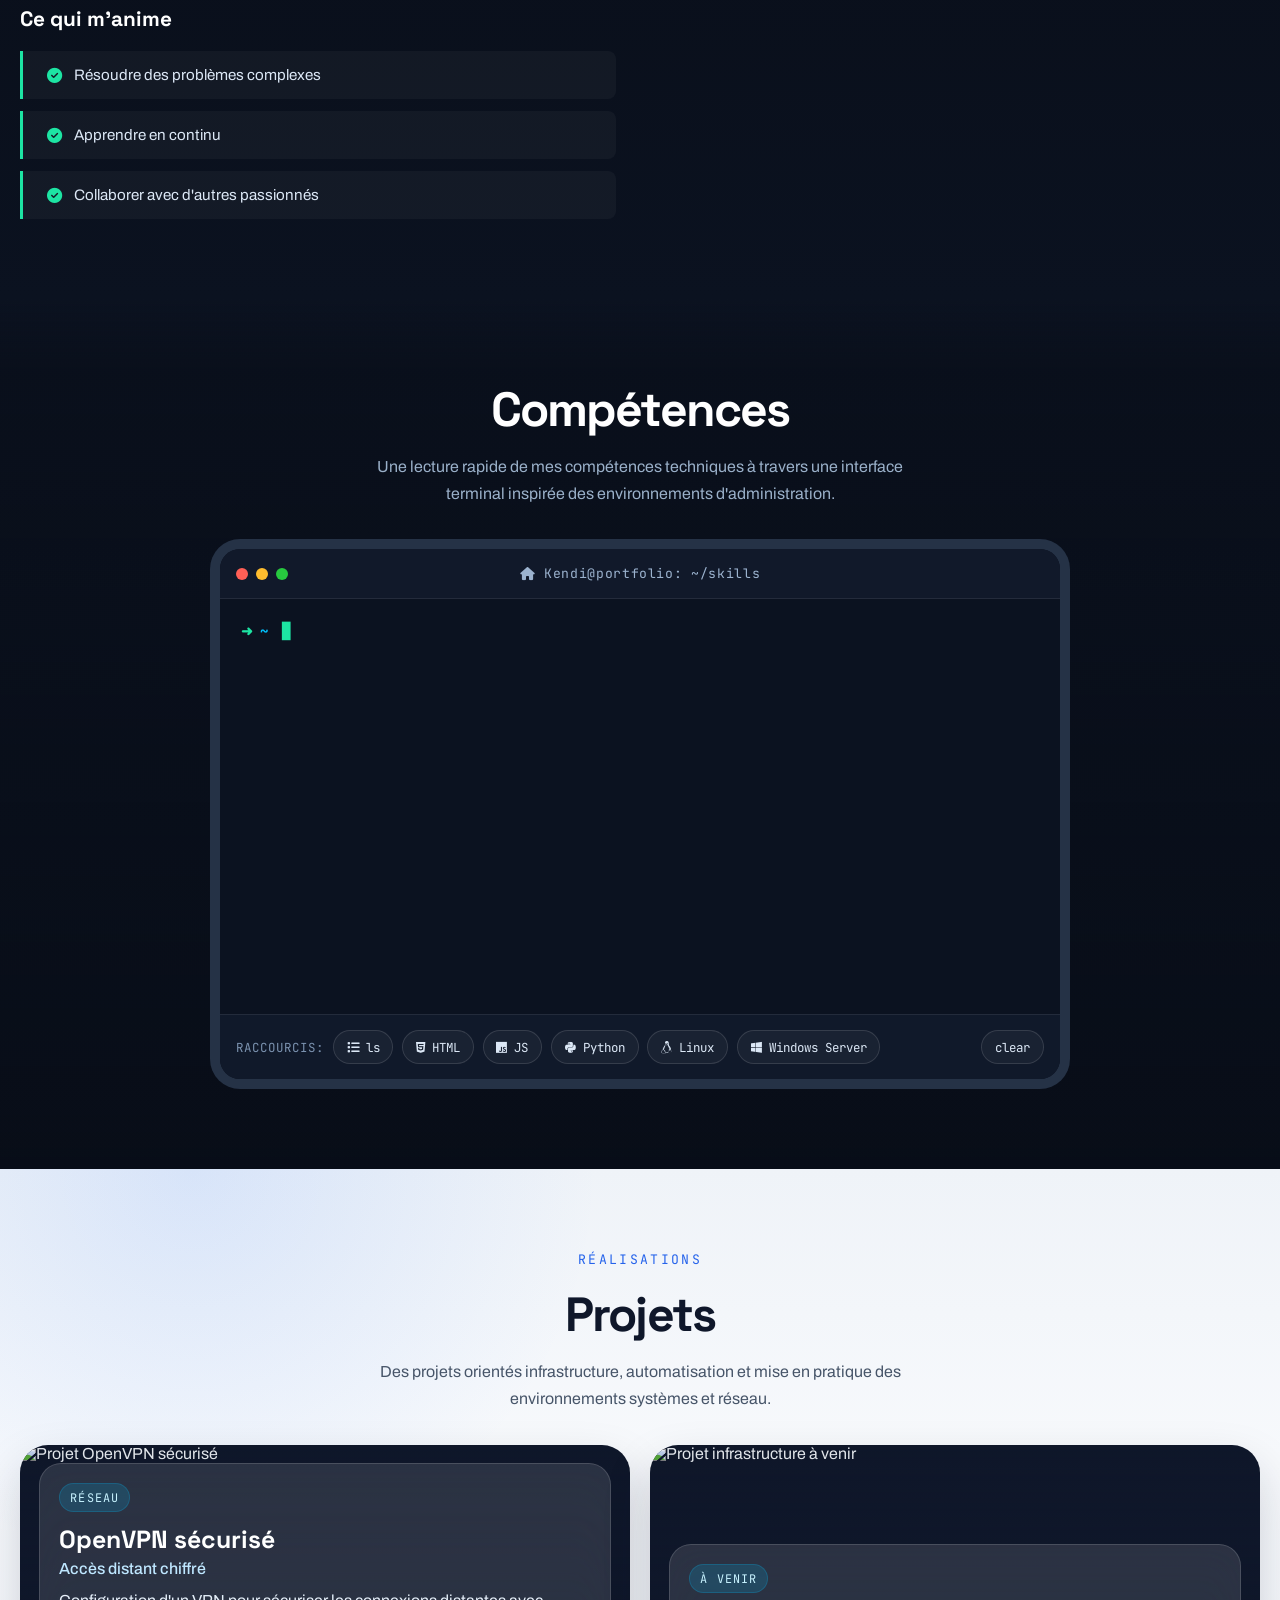
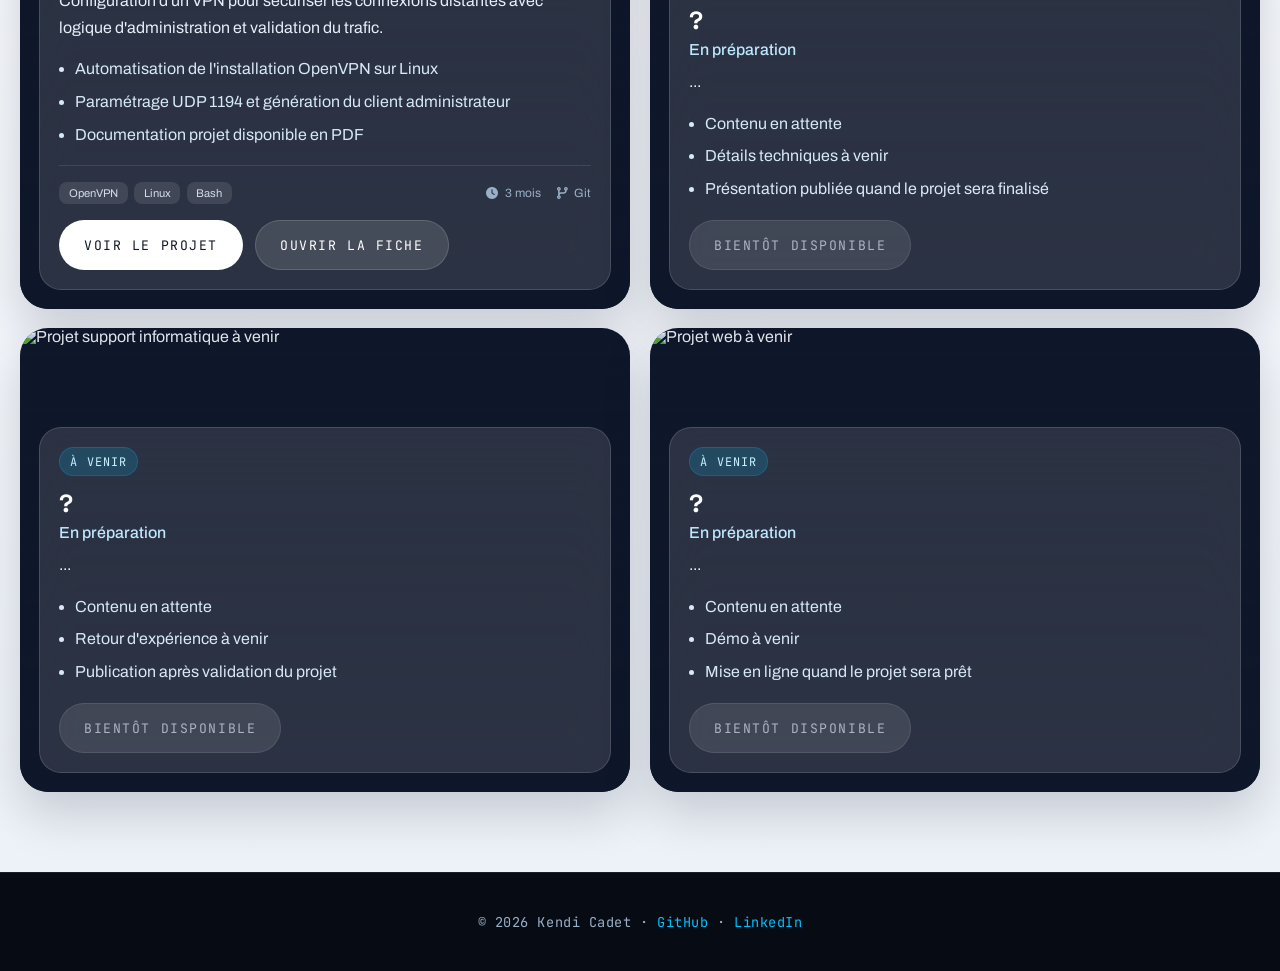
==== commit aeb3282d: "Ajustement du terminal et du projet VPN et Optimisation" ====
--- a/index.html
+++ b/index.html
@@ -13,19 +13,23 @@
     <link rel="manifest" href="assets/images/site.webmanifest">
     <link rel="preconnect" href="https://fonts.googleapis.com">
     <link rel="preconnect" href="https://fonts.gstatic.com" crossorigin>
+    <link rel="preconnect" href="https://cdnjs.cloudflare.com">
     <meta property="og:title" content="Portfolio - Kendi Cadet">
-    <meta property="og:description" content="Portfolio de Kendi Cadet, Technicien Support IT et administrateur réseau (BTS SIO SISR).">
+    <meta property="og:description"
+        content="Portfolio de Kendi Cadet, Technicien Support IT et administrateur réseau (BTS SIO SISR).">
     <meta property="og:type" content="website">
     <meta property="og:url" content="https://kendi021.github.io/">
     <meta name="twitter:card" content="summary">
+    <!-- Font Awesome (icônes) -->
+    <link rel="stylesheet" href="https://cdnjs.cloudflare.com/ajax/libs/font-awesome/6.5.2/css/all.min.css"
+        crossorigin="anonymous" referrerpolicy="no-referrer">
+    <!-- Feuille de style principale -->
     <link rel="stylesheet" href="./assets/css/style.css">
-    <link rel="stylesheet" href="./assets/css/proprieties.css">
-    <link rel="stylesheet" href="./assets/css/KeyFrames.css">
-    <link rel="stylesheet" href="./assets/css/optimizations.css">
     <title>Portfolio - Kendi Cadet</title>
 </head>
 
 <body class="preloading">
+    <!-- PRÉCHARGEUR -->
     <div id="preloader" class="preloader" aria-hidden="true">
         <div class="preloader__content">
             <div class="preloader__ring"></div>
@@ -34,6 +38,7 @@
     </div>
 
     <div class="container">
+        <!-- MENU BURGER (ouvrir/fermer la navigation latérale) -->
         <div class="menu-burger" id="fermer-menu" role="button" tabindex="0" aria-label="Ouvrir ou fermer le menu"
             aria-expanded="false">
             <div class="ligne" id="ligne1"></div>
@@ -42,9 +47,11 @@
             <span>Fermer</span>
         </div>
 
+        <!-- HEADER / HERO -->
         <header>
             <div class="conteneur-image">
-                <img src="./assets/images/backgroundimg.jpg" alt="Image de fond bureau" fetchpriority="high" decoding="async">
+                <img src="./assets/images/backgroundimg.jpg" alt="Image de fond bureau" fetchpriority="high"
+                    decoding="async">
             </div>
             <div class="hero-visuals">
                 <div class="floating-badge" style="right: 5%; top: 10%;">
@@ -77,6 +84,7 @@
             </div>
         </header>
 
+        <!-- NAVIGATION LATÉRALE -->
         <aside class="barre-laterale">
             <nav>
                 <p class="menu-intro">Navigation rapide</p>
@@ -97,117 +105,127 @@
             </div>
         </aside>
 
+        <!-- CONTENU PRINCIPAL -->
         <main id="contenu-principal">
-        <section class="section-a-propos" id="a-propos">
-            <div class="entete-section-terminal" data-animation="haut">
-                <h2>À propos de moi</h2>
-                <p>Mon parcours, mes motivations et ce qui m'anime en tant que futur technicien IT.</p>
-            </div>
-
-            <div class="propos-container">
-                <div class="propos-content" data-animation="gauche">
-                    <div class="timeline">
-                        <div class="timeline-item">
-                            <h3>2024 – Aujourd'hui</h3>
-                            <p class="timeline-role">BTS SIO SISR – Lycée Rouvière, Toulon</p>
-                            <p>Formation en solutions d'infrastructure, systèmes et réseaux. Projets pratiques sur VPN, Active Directory et administration Linux.</p>
-                        </div>
-                        <div class="timeline-item">
-                            <h3>2024</h3>
-                            <p class="timeline-role">Serveur VPN automatisé</p>
-                            <p>Déploiement d'OpenVPN sur Linux avec script d'installation automatisé et génération du client administrateur.</p>
-                        </div>
-                        <div class="timeline-item">
-                            <h3>2023</h3>
-                            <p class="timeline-role">Premiers projets Web</p>
-                            <p>Développement de sites statiques en HTML/CSS, découverte du JavaScript et de la mise en page responsive.</p>
-                        </div>
-                    </div>
-
-                    <div class="motivations">
-                        <h3>Ce qui m'anime</h3>
-                        <ul class="values-list">
-                            <li><i class="fas fa-check-circle" aria-hidden="true"></i> Résoudre des problèmes complexes</li>
-                            <li><i class="fas fa-check-circle" aria-hidden="true"></i> Apprendre en continu</li>
-                            <li><i class="fas fa-check-circle" aria-hidden="true"></i> Collaborer avec d'autres passionnés</li>
-                        </ul>
-                    </div>
-                </div>
-
-                <div class="testimonials" data-animation="droite">
-                    <h3>Ce qu'ils disent de moi</h3>
-                    <div class="testimonial-grid">
-                        <div class="testimonial-card">
-                            <p>« Kendi fait preuve d'une grande curiosité technique et d'une capacité à progresser rapidement sur des environnements complexes. »</p>
-                            <cite><i class="fas fa-user-tie" aria-hidden="true"></i> Formateur BTS SIO</cite>
-                        </div>
-                        <div class="testimonial-card">
-                            <p>« Rigoureux et autonome, il s'implique dans chaque projet avec sérieux et va toujours chercher à comprendre le fond des choses. »</p>
-                            <cite><i class="fas fa-user" aria-hidden="true"></i> Camarade de promotion</cite>
-                        </div>
-                    </div>
-                </div>
-            </div>
-        </section>
-
-        <section class="section-competences" id="competences">
-            <div class="entete-section-terminal" data-animation="haut">
-                <h2>Compétences</h2>
-                <p>Une lecture rapide de mes compétences techniques à travers une interface terminal inspirée des
-                    environnements d'administration.</p>
-            </div>
-
-
-
-            <div class="terminal-window" role="application" aria-label="Terminal de compétences interactif" onclick="focusTerminal()" data-animation="haut">
-                <div class="terminal-bar" role="toolbar">
-                    <div class="buttons">
-                        <div class="circle red"></div>
-                        <div class="circle yellow"></div>
-                        <div class="circle green"></div>
-                    </div>
-                    <div class="title"><i class="fas fa-home"></i> guest@portfolio: ~/skills</div>
-                </div>
-
-                <div class="terminal-screen" 
-                     tabindex="0" 
-                     role="textbox" 
-                     aria-multiline="true"
-                     aria-label="Sortie du terminal">
-                    <div id="terminal-output" aria-live="polite" aria-atomic="false"></div>
-                    
-                    <div class="input-line">
-                        <span class="prompt-arrow" aria-hidden="true">➜</span>
-                        <span class="prompt-path" aria-hidden="true">~</span>
-                        <span id="visible-input" aria-hidden="true"></span>
-                        <span class="cursor-block" aria-hidden="true">█</span>
-                    </div>
-                    
-                    <input type="text" 
-                           id="hidden-input" 
-                           autocomplete="off" 
-                           spellcheck="false"
-                           aria-label="Commande terminal" />
-                </div>
-
-                <div class="terminal-footer" role="toolbar" aria-label="Raccourcis de commandes">
-                    <span class="footer-label">RACCOURCIS:</span>
-                    <button type="button" onclick="runCommand('ls')" class="footer-btn" aria-label="Lister les compétences"><i class="fas fa-list"></i>
-                        ls</button>
-                    <button type="button" onclick="runCommand('cat html.md')" class="footer-btn" aria-label="Voir compétences HTML"><i
-                            class="fab fa-html5"></i> HTML</button>
-                    <button type="button" onclick="runCommand('node script.js')" class="footer-btn" aria-label="Voir compétences JavaScript"><i
-                            class="fab fa-js"></i> JS</button>
-                    <button type="button" onclick="runCommand('python main.py')" class="footer-btn" aria-label="Voir compétences Python"><i
-                            class="fab fa-python"></i> Python</button>
-                    <button type="button" onclick="runCommand('cat linux.txt')" class="footer-btn" aria-label="Voir compétences Linux"><i
-                            class="fab fa-linux"></i> Linux</button>
-                    <button type="button" onclick="runCommand('active directory')" class="footer-btn" aria-label="Voir compétences Active Directory"><i
-                            class="fab fa-windows"></i> AD</button>
-                    <span class="spacer"></span>
-                    <button type="button" onclick="runCommand('clear')" class="clear-btn" aria-label="Effacer l'écran">clear</button>
-                </div>
-            </div>
+            <section class="section-a-propos" id="a-propos">
+                <div class="entete-section-terminal" data-animation="haut">
+                    <h2>À propos de moi</h2>
+                    <p>Mon parcours, mes motivations et ce qui m'anime en tant que futur technicien IT.</p>
+                </div>
+
+                <div class="propos-container">
+                    <div class="propos-content" data-animation="gauche">
+                        <div class="timeline">
+                            <div class="timeline-item">
+                                <h3>2026 – Aujourd'hui</h3>
+                                <p class="timeline-role">Apprenti Support Informatique – Sorel Energies</p>
+                                <ul class="project-points">
+                                    <li>Gestion et résolution des incidents informatiques niveaux 1 et 2</li>
+                                    <li>Mise en place d'une procédure de sauvegarde des données</li>
+                                    <li>Participation au déploiement d'un système de gestion des tickets et du parc
+                                        informatique</li>
+                                </ul>
+                            </div>
+                            <div class="timeline-item">
+                                <h3>2026 – Aujourd'hui</h3>
+                                <p class="timeline-role">BTS SIO SISR – l'Iris, Paris</p>
+                                <p>Formation en solutions d'infrastructure, systèmes et réseaux. Projets pratiques sur
+                                    VPN, Active Directory et administration Linux.</p>
+                            </div>
+                            <div class="timeline-item">
+                                <h3>2024 – 2025</h3>
+                                <p class="timeline-role">BTS SIO SISR – Éstiam, Paris</p>
+                                <p>Projet : déploiement d'un serveur VPN sécurisé sous Linux avec script
+                                    d'installation automatisé et génération du profil client administrateur.</p>
+                            </div>
+                        </div>
+
+                        <div class="motivations">
+                            <h3>Ce qui m'anime</h3>
+                            <ul class="values-list">
+                                <li><i class="fas fa-check-circle" aria-hidden="true"></i> Résoudre des problèmes
+                                    complexes</li>
+                                <li><i class="fas fa-check-circle" aria-hidden="true"></i> Apprendre en continu</li>
+                                <li><i class="fas fa-check-circle" aria-hidden="true"></i> Collaborer avec d'autres
+                                    passionnés</li>
+                            </ul>
+                        </div>
+                    </div>
+
+                    <div class="testimonials" data-animation="droite">
+                        <h3>Ce qu'ils disent de moi</h3>
+                        <div class="testimonial-grid">
+                            <div class="testimonial-card">
+                                <p>« Kendi fait preuve d'une grande curiosité technique et d'une capacité à progresser
+                                    rapidement sur des environnements complexes. »</p>
+                                <cite><i class="fas fa-user-tie" aria-hidden="true"></i> Formateur BTS SIO</cite>
+                            </div>
+                            <div class="testimonial-card">
+                                <p>« Rigoureux et autonome, il s'implique dans chaque projet avec sérieux et va toujours
+                                    chercher à comprendre le fond des choses. »</p>
+                                <cite><i class="fas fa-user" aria-hidden="true"></i> Camarade de promotion</cite>
+                            </div>
+                        </div>
+                    </div>
+                </div>
+            </section>
+
+            <section class="section-competences" id="competences">
+                <div class="entete-section-terminal" data-animation="haut">
+                    <h2>Compétences</h2>
+                    <p>Une lecture rapide de mes compétences techniques à travers une interface terminal inspirée des
+                        environnements d'administration.</p>
+                </div>
+
+
+
+                <div class="terminal-window" role="application" aria-label="Terminal de compétences interactif"
+                    onclick="focusTerminal()" data-animation="haut">
+                    <div class="terminal-bar" role="toolbar">
+                        <div class="buttons">
+                            <div class="circle red"></div>
+                            <div class="circle yellow"></div>
+                            <div class="circle green"></div>
+                        </div>
+                        <div class="title"><i class="fas fa-home"></i> Kendi@portfolio: ~/skills</div>
+                    </div>
+
+                    <div class="terminal-screen" tabindex="0" role="textbox" aria-multiline="true"
+                        aria-label="Sortie du terminal">
+                        <div id="terminal-output" aria-live="polite" aria-atomic="false"></div>
+
+                        <div class="input-line">
+                            <span class="prompt-arrow" aria-hidden="true">➜</span>
+                            <span class="prompt-path" aria-hidden="true">~</span>
+                            <span id="visible-input" aria-hidden="true"></span>
+                            <span class="cursor-block" aria-hidden="true">█</span>
+                        </div>
+
+                        <input type="text" id="hidden-input" autocomplete="off" spellcheck="false"
+                            aria-label="Commande terminal" />
+                    </div>
+
+                    <div class="terminal-footer" role="toolbar" aria-label="Raccourcis de commandes">
+                        <span class="footer-label">RACCOURCIS:</span>
+                        <button type="button" onclick="runCommand('ls')" class="footer-btn"
+                            aria-label="Lister les compétences"><i class="fas fa-list"></i>
+                            ls</button>
+                        <button type="button" onclick="runCommand('cat html.md')" class="footer-btn"
+                            aria-label="Voir compétences HTML"><i class="fab fa-html5"></i> HTML</button>
+                        <button type="button" onclick="runCommand('node script.js')" class="footer-btn"
+                            aria-label="Voir compétences JavaScript"><i class="fab fa-js"></i> JS</button>
+                        <button type="button" onclick="runCommand('python main.py')" class="footer-btn"
+                            aria-label="Voir compétences Python"><i class="fab fa-python"></i> Python</button>
+                        <button type="button" onclick="runCommand('cat linux.txt')" class="footer-btn"
+                            aria-label="Voir compétences Linux"><i class="fab fa-linux"></i> Linux</button>
+                        <button type="button" onclick="runCommand('active directory')" class="footer-btn"
+                            aria-label="Voir compétences Active Directory"><i class="fab fa-windows"></i> Windows
+                            Server</button>
+                        <span class="spacer"></span>
+                        <button type="button" onclick="runCommand('clear')" class="clear-btn"
+                            aria-label="Effacer l'écran">clear</button>
+                    </div>
+                </div>
     </div>
     </section>
 
@@ -322,31 +340,38 @@
         </div>
     </section>
 
-        </main>
-
-        <footer class="site-footer" aria-label="Pied de page">
-            <p class="footer-copy">&copy; 2025 Kendi Cadet &middot;
-                <a href="https://github.com/Kendi021" target="_blank" rel="noopener noreferrer">GitHub</a> &middot;
-                <a href="https://www.linkedin.com/in/kendi-cadet" target="_blank" rel="noopener noreferrer">LinkedIn</a>
-            </p>
-        </footer>
-
+    </main>
+
+    <!-- FOOTER -->
+    <footer class="site-footer" aria-label="Pied de page">
+        <p class="footer-copy">&copy; 2026 Kendi Cadet &middot;
+            <a href="https://github.com/Kendi021" target="_blank" rel="noopener noreferrer">GitHub</a> &middot;
+            <a href="https://www.linkedin.com/in/kendi-cadet" target="_blank" rel="noopener noreferrer">LinkedIn</a>
+        </p>
+    </footer>
+
+    <!-- MODALE : DÉTAIL PROJET VPN -->
     <div id="vpnModal" class="modale" role="dialog" aria-modal="true" aria-labelledby="vpnModalTitle">
         <div class="contenu-modale">
-            <button class="fermer-modale" onclick="fermerModale('vpnModal')" aria-label="Fermer la modale">&times;</button>
+            <button class="fermer-modale" onclick="fermerModale('vpnModal')"
+                aria-label="Fermer la modale">&times;</button>
             <div class="project-modal-body">
                 <div class="project-modal-copy">
-                    <span class="project-badge">Réseau</span>
-                    <h3 id="vpnModalTitle">Projet OpenVPN sécurisé</h3>
-                    <p>Projet pédagogique centré sur la mise en place d'un accès distant sécurisé. L'objectif était de
-                        déployer un serveur VPN, standardiser l'installation et produire une configuration réutilisable.
+                    <span class="project-badge">Réseau &amp; Infrastructure</span>
+                    <h3 id="vpnModalTitle">Serveur VPN automatisé</h3>
+                    <p>Déploiement complet d'un serveur OpenVPN sur Ubuntu, avec provisioning automatique via
+                        <strong>cloud-init</strong> et installation non-interactive basée sur le script
+                        <em>angristan/openvpn-install</em>.
                     </p>
                     <ul class="modal-points">
-                        <li>Script shell d'installation automatique basé sur le projet angristan/openvpn-install.</li>
-                        <li>Paramètres définis pour un déploiement cohérent: protocole UDP, port 1194, client
-                            administrateur et configuration non interactive.</li>
-                        <li>Production d'une fiche projet PDF et d'un script prêt à rejouer pour faciliter la
-                            démonstration.</li>
+                        <li><strong>Cloud-config Ubuntu</strong> : locale, stockage LVM, authentification SSH par clé
+                            Ed25519, accès root désactivé.</li>
+                        <li><strong>Pare-feu UFW</strong> préconfigué (SSH + UDP 1194) et <strong>Fail2ban</strong>
+                            activé dès le premier démarrage.</li>
+                        <li><strong>Script Bash idempotent</strong> : protocole UDP, port 1194, génération automatique
+                            du profil client <code>client-admin.ovpn</code>.</li>
+                        <li>Infrastructure PKI complète (CA, certificat serveur, clé Diffie-Hellman, TLS 1.3 /
+                            AES-256-GCM).</li>
                     </ul>
                     <div class="project-links">
                         <a class="bouton-voir" href="./docs/Fiche_Projet_VPN_OpenVPN.pdf" target="_blank"
@@ -355,11 +380,45 @@
                             rel="noopener noreferrer">Voir le script</a>
                     </div>
                 </div>
-                <iframe src="./docs/Fiche_Projet_VPN_OpenVPN.pdf" width="100%" height="600" title="Fiche projet VPN OpenVPN">
-                    <p>Votre navigateur ne supporte pas l'affichage des PDF.
-                        <a href="./docs/Fiche_Projet_VPN_OpenVPN.pdf">Cliquez ici pour télécharger le PDF</a>
-                    </p>
-                </iframe>
+                <div class="vpn-demo-panel">
+                    <nav class="vpn-tabs" role="tablist" aria-label="Vues du projet VPN">
+                        <button class="vpn-tab vpn-tab--active" role="tab" aria-selected="true"
+                            aria-controls="vpn-pane-demo" id="vpn-btn-demo" data-pane="vpn-pane-demo">
+                            <i class="fas fa-terminal"></i> Démo simulée
+                        </button>
+                        <button class="vpn-tab" role="tab" aria-selected="false" aria-controls="vpn-pane-pdf"
+                            id="vpn-btn-pdf" data-pane="vpn-pane-pdf">
+                            <i class="fas fa-file-pdf"></i> Fiche PDF
+                        </button>
+                    </nav>
+
+                    <div class="vpn-pane" id="vpn-pane-demo" role="tabpanel" aria-labelledby="vpn-btn-demo">
+                        <div class="vpn-terminal">
+                            <div class="vpn-terminal-bar">
+                                <span class="vpn-dot vpn-dot--red"></span>
+                                <span class="vpn-dot vpn-dot--yellow"></span>
+                                <span class="vpn-dot vpn-dot--green"></span>
+                                <span class="vpn-terminal-title">adminvpn@vpn-server: ~</span>
+                            </div>
+                            <div class="vpn-terminal-body" id="vpnDemoOutput" aria-live="polite"></div>
+                            <div class="vpn-terminal-actions">
+                                <button class="vpn-demo-btn" id="vpnDemoPlay">
+                                    <i class="fas fa-play"></i> Lancer la démo
+                                </button>
+                            </div>
+                        </div>
+                    </div>
+
+                    <div class="vpn-pane vpn-pane--hidden" id="vpn-pane-pdf" role="tabpanel"
+                        aria-labelledby="vpn-btn-pdf">
+                        <iframe src="./docs/Fiche_Projet_VPN_OpenVPN.pdf" width="100%" height="520"
+                            title="Fiche projet VPN OpenVPN">
+                            <p>Votre navigateur ne supporte pas l'affichage des PDF.
+                                <a href="./docs/Fiche_Projet_VPN_OpenVPN.pdf">Cliquez ici pour télécharger le PDF</a>
+                            </p>
+                        </iframe>
+                    </div>
+                </div>
             </div>
         </div>
     </div>
--- a/assets/css/style.css
+++ b/assets/css/style.css
@@ -1,6 +1,14 @@
+/* ================================================
+   PORTFOLIO KENDI — style.css
+   Feuille de style principale (fusionnée)
+   ================================================ */
+
+/* Polices Google Fonts */
 @import url('https://fonts.googleapis.com/css2?family=Archivo:wght@400;500;600;700;800&family=JetBrains+Mono:wght@400;500;600&family=Space+Grotesk:wght@400;500;700&display=swap');
-@import url(https://cdnjs.cloudflare.com/ajax/libs/font-awesome/6.0.0/css/all.min.css);
-
+
+/* ================================================
+   1. RESET & BASE
+   ================================================ */
 * {
     margin: 0;
     padding: 0;
@@ -30,17 +38,26 @@
     --radius-md: 18px;
     --radius-sm: 12px;
     --max-width: 1240px;
+
+    /* Typographie */
+    --font-primary: "Archivo", "Segoe UI", sans-serif;
+    --font-secondary: "Space Grotesk", "Segoe UI", sans-serif;
+    --font-tertiary: "JetBrains Mono", monospace;
 }
 
 html {
     scroll-behavior: smooth;
+    scroll-padding-top: 32px;
 }
 
 body {
     min-height: 100vh;
     overflow-x: hidden;
     color: var(--text);
-    font-family: 'Archivo', 'Segoe UI', sans-serif;
+    font-family: var(--font-primary);
+    -webkit-font-smoothing: antialiased;
+    -moz-osx-font-smoothing: grayscale;
+    text-rendering: optimizeLegibility;
     background:
         radial-gradient(circle at top left, rgba(0, 194, 255, 0.14), transparent 35%),
         radial-gradient(circle at top right, rgba(43, 119, 255, 0.16), transparent 32%),
@@ -50,6 +67,16 @@
 body.preloading {
     overflow: hidden;
 }
+
+img {
+    max-width: 100%;
+    height: auto;
+    display: block;
+}
+
+/* ================================================
+   2. VARIABLES CSS
+   ================================================ */
 
 .container {
     position: relative;
@@ -118,6 +145,58 @@
         box-shadow: 0 0 42px rgba(0, 194, 255, 0.5);
     }
 }
+
+/* ================================================
+   3. ANIMATIONS (hero, défilement, images)
+   ================================================ */
+
+@keyframes moveBanner {
+    from {
+        opacity: 0;
+        transform: translateY(3rem);
+    }
+
+    to {
+        opacity: 1;
+        transform: translateY(0);
+    }
+}
+
+@keyframes zoom {
+    from {
+        transform: scale(1.3);
+    }
+
+    to {
+        transform: scale(1);
+    }
+}
+
+@keyframes opacity {
+    from {
+        opacity: 0;
+    }
+
+    to {
+        opacity: 1;
+    }
+}
+
+@keyframes floatBadge {
+
+    0%,
+    100% {
+        transform: translateY(0);
+    }
+
+    50% {
+        transform: translateY(-20px);
+    }
+}
+
+/* ================================================
+   4. ANIMATIONS AU DÉFILEMENT
+   ================================================ */
 
 [data-animation] {
     opacity: 0;
@@ -375,6 +454,7 @@
     border-left: 1px solid rgba(255, 255, 255, 0.08);
     backdrop-filter: blur(18px);
     transition: right 0.35s ease;
+    contain: layout style paint;
 }
 
 .afficher-menu .barre-laterale {
@@ -487,82 +567,28 @@
     line-height: 1.7;
 }
 
-.terminal-container,
+/* Grille de projets (width/centrage commun) */
 .cartes-projets {
     width: min(100%, var(--max-width));
     margin: 0 auto;
 }
 
-.terminal-container {
-    display: grid;
-    grid-template-columns: minmax(260px, 320px) minmax(0, 1fr);
-    gap: 1.2rem;
-}
-
+/* ================================================
+   5. TERMINAL INTERACTIF (COMPÉTENCES)
+   ================================================ */
 
 .terminal-window {
+    overflow: hidden;
+    border-radius: 30px;
+    background: #0c1220;
+    display: flex;
+    flex-direction: column;
+    height: 550px;
+    max-width: 860px;
+    width: 100%;
+    margin-inline: auto;
     border: 10px solid var(--border);
-
-}
-
-.terminal-sidebar {
-    background: rgba(10, 18, 32, 0.88);
-    border-radius: var(--radius-md);
-    padding: 1.2rem;
-    color: #dce8f6;
-    height: fit-content;
-}
-
-.terminal-sidebar h3 {
-    display: flex;
-    align-items: center;
-    gap: 0.55rem;
-    padding-bottom: 0.8rem;
-    margin-bottom: 0.85rem;
-    border-bottom: 1px solid rgba(255, 255, 255, 0.08);
-    font-family: 'Space Grotesk', sans-serif;
-    color: #ffffff;
-}
-
-.sidebar-hint {
-    color: var(--muted);
-    font-size: 0.95rem;
-    line-height: 1.6;
-    margin-bottom: 1rem;
-}
-
-.command-list {
-    display: grid;
-    gap: 0.55rem;
-}
-
-.command-list li {
-    display: flex;
-    align-items: center;
-    gap: 0.7rem;
-    padding: 0.86rem 0.9rem;
-    border-radius: 14px;
-    background: rgba(255, 255, 255, 0.04);
-    border: 1px solid transparent;
-    cursor: pointer;
-    font-family: var(--font-tertiary);
-    font-size: 0.88rem;
-    color: #dce8f6;
-}
-
-.command-list li:hover {
-    transform: translateX(4px);
-    border-color: rgba(0, 194, 255, 0.34);
-    background: rgba(0, 194, 255, 0.08);
-}
-
-.terminal-window {
-    overflow: auto;
-    border-radius: 22px;
-    background: #0c1220;
-    display: flex;
-    flex-direction: column;
-    min-height: 600px;
+    contain: layout style paint;
 }
 
 .terminal-bar {
@@ -610,15 +636,17 @@
 .terminal-screen {
     flex: 1;
     overflow-y: auto;
+    overflow-x: hidden;
     padding: 1.3rem;
-    background:
-        linear-gradient(180deg, rgba(7, 11, 20, 0.3), rgba(7, 11, 20, 0.3)),
-        #0b1220;
+    background: #0b1220;
     color: #eef6ff;
-    font-family: 'JetBrains Mono', monospace;
-    font-size: 0.94rem;
-    line-height: 1.7;
+    font-family: var(--font-tertiary);
+    font-size: 0.88rem;
+    line-height: 1.6;
     cursor: text;
+    scrollbar-width: thin;
+    scrollbar-color: rgba(255, 255, 255, 0.1) transparent;
+    contain: layout style paint;
 }
 
 .line {
@@ -989,19 +1017,9 @@
     border-radius: 12px;
 }
 
-.loading-spinner {
-    display: none;
-    width: 24px;
-    height: 24px;
-    border: 3px solid rgba(255, 255, 255, 0.1);
-    border-top-color: var(--accent-2);
-    border-radius: 50%;
-    animation: spin 0.8s linear infinite;
-}
-
-@keyframes spin {
-    to { transform: rotate(360deg); }
-}
+/* ================================================
+   6. HERO : BADGES FLOTTANTS
+   ================================================ */
 
 .hero-visuals {
     position: absolute;
@@ -1025,37 +1043,22 @@
     animation: floatBadge 6s ease-in-out infinite;
 }
 
-.floating-badge:nth-child(1) { animation-delay: 0s; }
-.floating-badge:nth-child(2) { animation-delay: -2s; }
-.floating-badge:nth-child(3) { animation-delay: -4s; }
-
-@keyframes floatBadge {
-    0%, 100% { transform: translateY(0); }
-    50% { transform: translateY(-20px); }
-}
-
-/* Accessibilité: Focus visible pour tous les éléments interactifs */
+.floating-badge:nth-child(1) {
+    animation-delay: 0s;
+}
+
+.floating-badge:nth-child(2) {
+    animation-delay: -2s;
+}
+
+.floating-badge:nth-child(3) {
+    animation-delay: -4s;
+}
+
+/* Focus accessible pour tous les éléments interactifs */
 *:focus-visible {
     outline: 2px solid var(--accent-2);
-    outline-offset: 2px;
-}
-
-/* Support des préférences d'accessibilité - Mouvement réduit */
-@media (prefers-reduced-motion: reduce) {
-    .floating-badge,
-    [data-animation],
-    .preloader__ring,
-    .loading-spinner {
-        animation-duration: 0.01ms !important;
-        animation-iteration-count: 1 !important;
-        transition-duration: 0.01ms !important;
-    }
-    
-    * {
-        animation-duration: 0.01ms !important;
-        animation-iteration-count: 1 !important;
-        transition-duration: 0.01ms !important;
-    }
+    outline-offset: 3px;
 }
 
 .project-meta {
@@ -1237,10 +1240,6 @@
 }
 
 @media (max-width: 980px) {
-    .terminal-container {
-        grid-template-columns: 1fr;
-    }
-
     .banniere {
         padding-top: 6rem;
     }
@@ -1362,4 +1361,278 @@
 .footer-copy a:hover,
 .footer-copy a:focus-visible {
     text-decoration: underline;
+}
+
+/* ==========================================
+   VPN DEMO TERMINAL
+   ========================================== */
+
+.vpn-demo-panel {
+    display: flex;
+    flex-direction: column;
+    border-radius: 14px;
+    overflow: hidden;
+    border: 1px solid rgba(43, 119, 255, 0.22);
+    background: #0d1117;
+    min-width: 0;
+    align-self: stretch;
+}
+
+.vpn-tabs {
+    display: flex;
+    background: #161b22;
+    border-bottom: 1px solid rgba(255, 255, 255, 0.06);
+    flex-shrink: 0;
+}
+
+.vpn-tab {
+    flex: 1;
+    padding: 0.65rem 1rem;
+    background: none;
+    border: none;
+    border-bottom: 2px solid transparent;
+    color: #7d8590;
+    font-family: 'JetBrains Mono', monospace;
+    font-size: 0.77rem;
+    cursor: pointer;
+    transition: color 0.2s, background 0.2s, border-color 0.2s;
+    display: flex;
+    align-items: center;
+    justify-content: center;
+    gap: 0.45rem;
+}
+
+.vpn-tab:hover {
+    color: #c9d1d9;
+    background: rgba(255, 255, 255, 0.04);
+}
+
+.vpn-tab--active {
+    color: #58a6ff;
+    border-bottom-color: #58a6ff;
+    background: rgba(88, 166, 255, 0.07);
+}
+
+.vpn-pane {
+    flex: 1;
+    min-height: 0;
+}
+
+.vpn-pane--hidden {
+    display: none;
+}
+
+.vpn-terminal {
+    display: flex;
+    flex-direction: column;
+    height: 470px;
+}
+
+.vpn-terminal-bar {
+    display: flex;
+    align-items: center;
+    gap: 6px;
+    padding: 0.6rem 1rem;
+    background: #161b22;
+    border-bottom: 1px solid rgba(255, 255, 255, 0.06);
+    flex-shrink: 0;
+}
+
+.vpn-dot {
+    width: 12px;
+    height: 12px;
+    border-radius: 50%;
+    flex-shrink: 0;
+}
+
+.vpn-dot--red {
+    background: #ff5f57;
+}
+
+.vpn-dot--yellow {
+    background: #ffbd2e;
+}
+
+.vpn-dot--green {
+    background: #28c840;
+}
+
+.vpn-terminal-title {
+    margin-left: auto;
+    font-family: 'JetBrains Mono', monospace;
+    font-size: 0.72rem;
+    color: #7d8590;
+}
+
+.vpn-terminal-body {
+    flex: 1;
+    padding: 1rem 1.2rem;
+    overflow-y: auto;
+    font-family: 'JetBrains Mono', monospace;
+    font-size: 0.78rem;
+    line-height: 1.9;
+    color: #c9d1d9;
+    scrollbar-width: thin;
+    scrollbar-color: rgba(255, 255, 255, 0.1) transparent;
+    display: flex;
+    flex-direction: column;
+}
+
+.vpn-terminal-body:empty::before {
+    content: 'Cliquez sur "Lancer la démo" pour simuler le déploiement.';
+    color: #484f58;
+    font-style: italic;
+}
+
+.vpn-line {
+    display: block;
+    white-space: pre;
+}
+
+.vpn-line--blank {
+    min-height: 0.6rem;
+    display: block;
+}
+
+.vpn-line--cmd {
+    color: #e6edf3;
+    font-weight: 600;
+}
+
+.vpn-line--cmd::before {
+    content: '$ ';
+    color: #3fb950;
+}
+
+.vpn-line--ok {
+    color: #3fb950;
+}
+
+.vpn-line--info {
+    color: #58a6ff;
+}
+
+.vpn-line--data {
+    color: #8b949e;
+    padding-left: 1rem;
+}
+
+.vpn-line--warn {
+    color: #d29922;
+}
+
+.vpn-line--comment {
+    color: #484f58;
+}
+
+.vpn-line--success {
+    color: #3fb950;
+    font-weight: 700;
+}
+
+.vpn-terminal-actions {
+    padding: 0.7rem 1rem;
+    background: #161b22;
+    border-top: 1px solid rgba(255, 255, 255, 0.06);
+    display: flex;
+    align-items: center;
+    gap: 0.6rem;
+    flex-shrink: 0;
+}
+
+.vpn-demo-btn {
+    display: inline-flex;
+    align-items: center;
+    gap: 0.45rem;
+    padding: 0.4rem 0.95rem;
+    border-radius: 6px;
+    border: 1px solid rgba(63, 185, 80, 0.4);
+    background: rgba(63, 185, 80, 0.08);
+    color: #3fb950;
+    font-family: 'JetBrains Mono', monospace;
+    font-size: 0.76rem;
+    cursor: pointer;
+    transition: background 0.2s, border-color 0.2s;
+}
+
+.vpn-demo-btn:hover:not(:disabled) {
+    background: rgba(63, 185, 80, 0.18);
+    border-color: #3fb950;
+}
+
+.vpn-demo-btn:disabled {
+    opacity: 0.45;
+    cursor: not-allowed;
+}
+
+@media (max-width: 900px) {
+    .vpn-terminal {
+        height: 380px;
+    }
+}
+
+/* ================================================
+   PERFORMANCE & ACCESSIBILITÉ
+   ================================================ */
+
+/* Hints GPU pour les éléments animés (sans écraser les transforms de défilement) */
+.carte,
+.carte-overlay,
+.lien-menu,
+.bouton-personnalise,
+.bouton-secondaire,
+.info-carte .bouton-voir {
+    will-change: transform, opacity;
+    backface-visibility: hidden;
+}
+
+/* Touch devices : supprimer le délai de clic sur mobile */
+button,
+.bouton-personnalise,
+.bouton-secondaire,
+.info-carte .bouton-voir,
+.lien-menu,
+.reseaux-sociaux a,
+.footer-btn,
+.clear-btn {
+    touch-action: manipulation;
+}
+
+/* Scrollbar personnalisée (navigateurs WebKit) */
+::-webkit-scrollbar {
+    width: 10px;
+    height: 10px;
+}
+
+::-webkit-scrollbar-track {
+    background: rgba(148, 163, 184, 0.12);
+}
+
+::-webkit-scrollbar-thumb {
+    background: rgba(43, 119, 255, 0.34);
+    border-radius: 999px;
+}
+
+::-webkit-scrollbar-thumb:hover {
+    background: rgba(0, 194, 255, 0.52);
+}
+
+/* Mode impression */
+@media print {
+    body {
+        background: white !important;
+        color: black !important;
+    }
+
+    .preloader,
+    .menu-burger,
+    .barre-laterale {
+        display: none !important;
+    }
+
+    .terminal-window,
+    .carte,
+    .contenu-modale {
+        box-shadow: none !important;
+    }
 }
